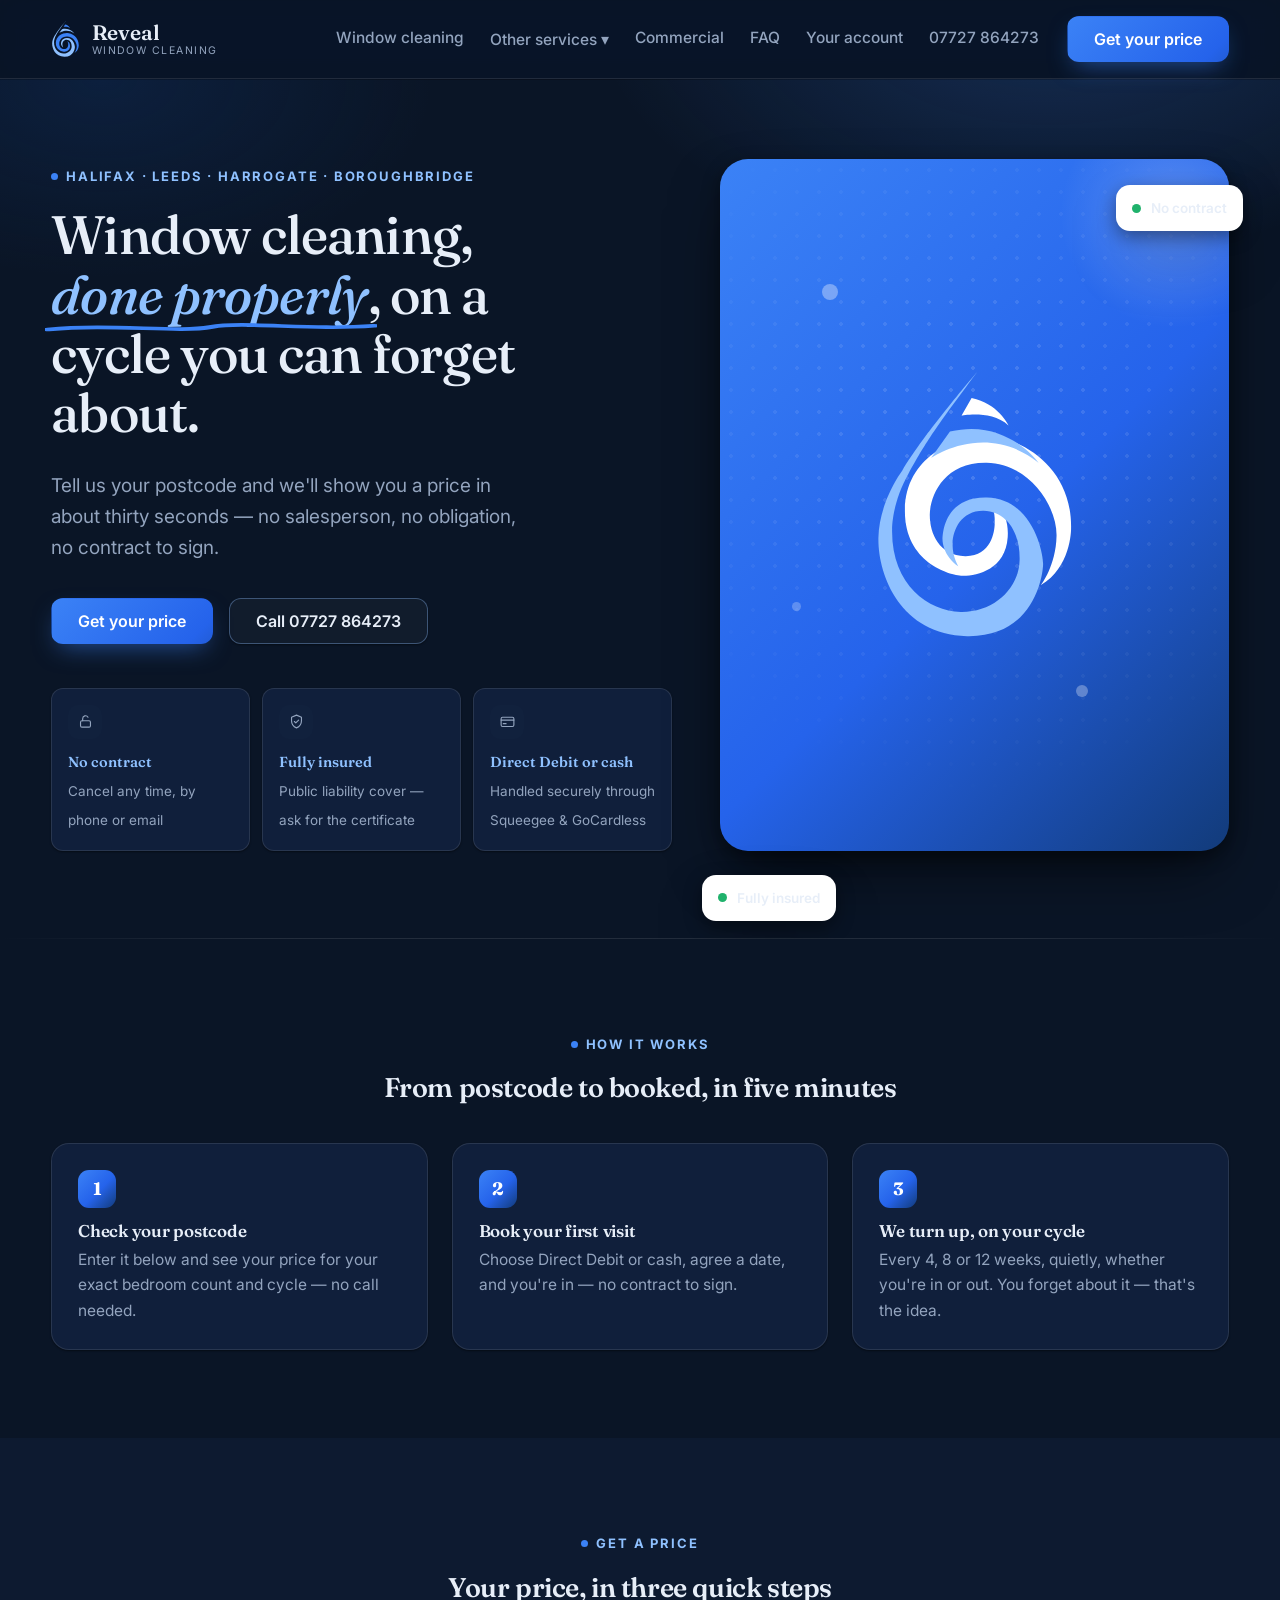
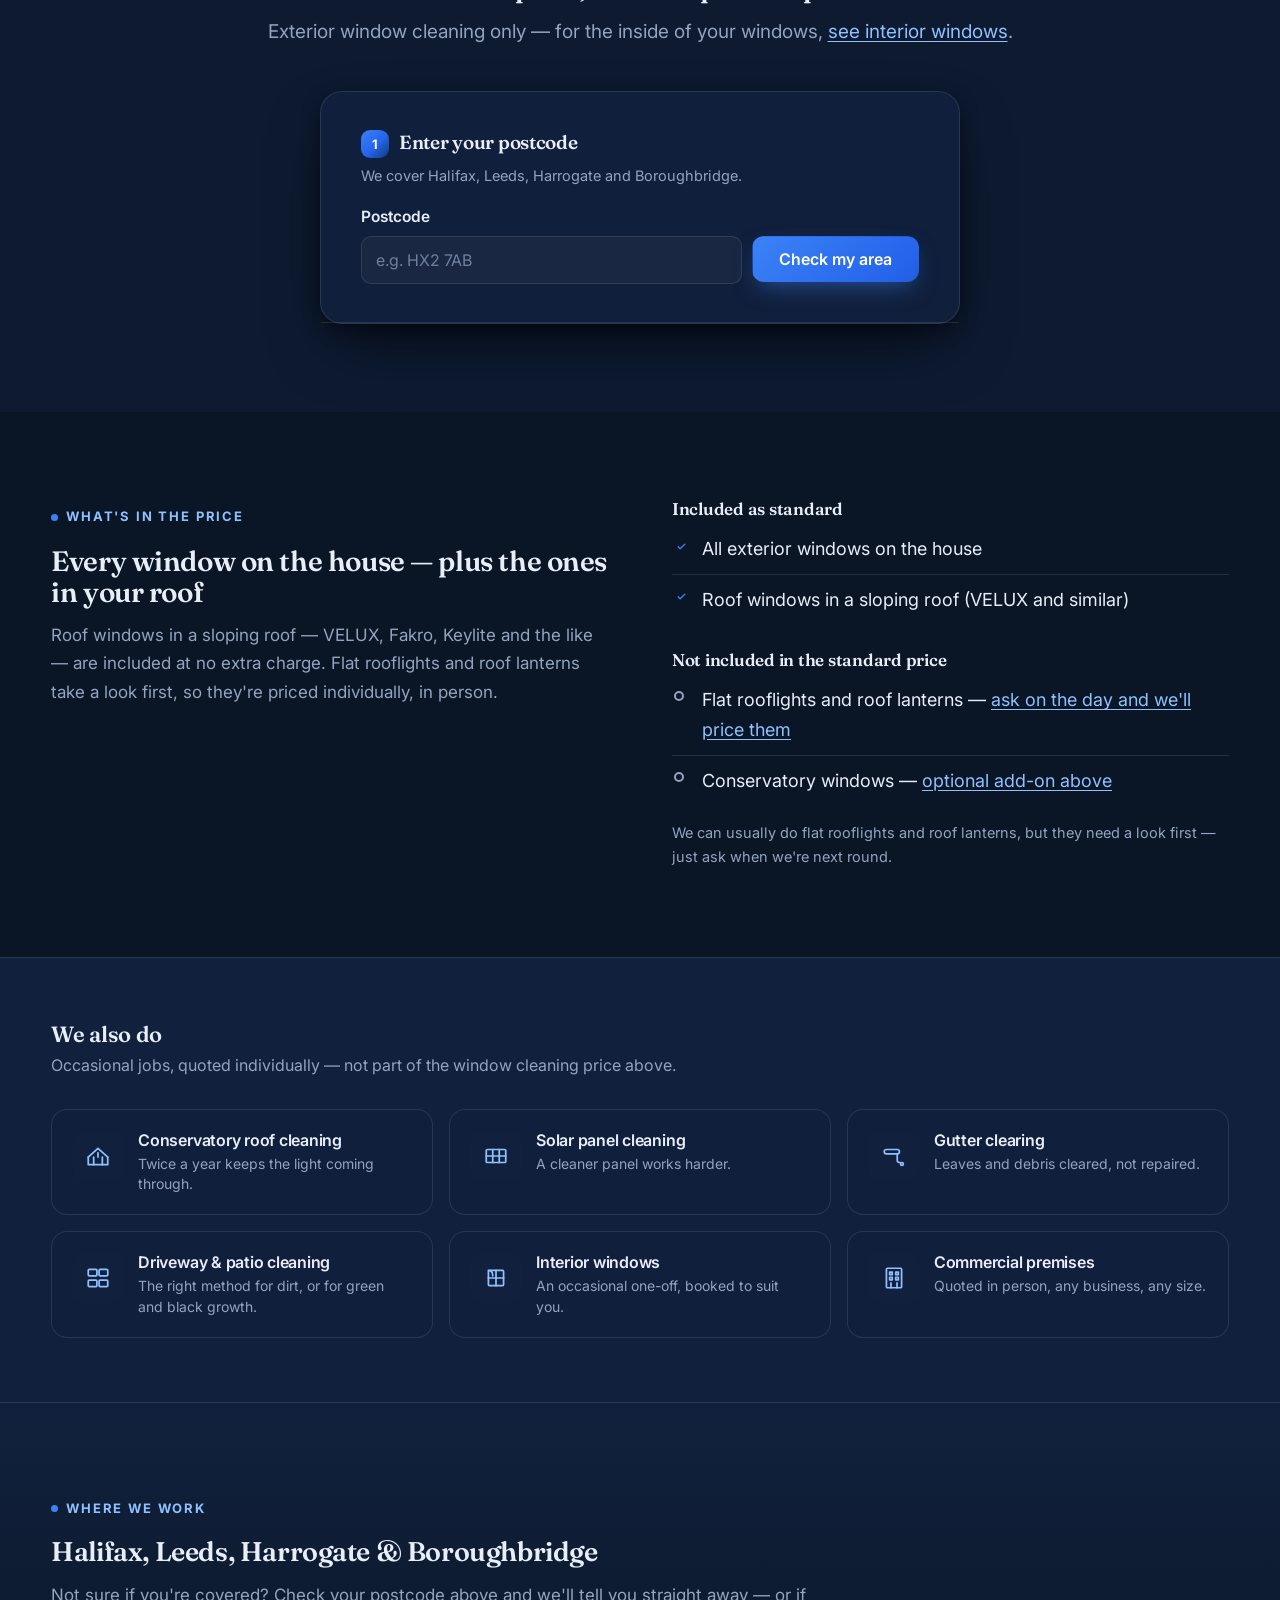
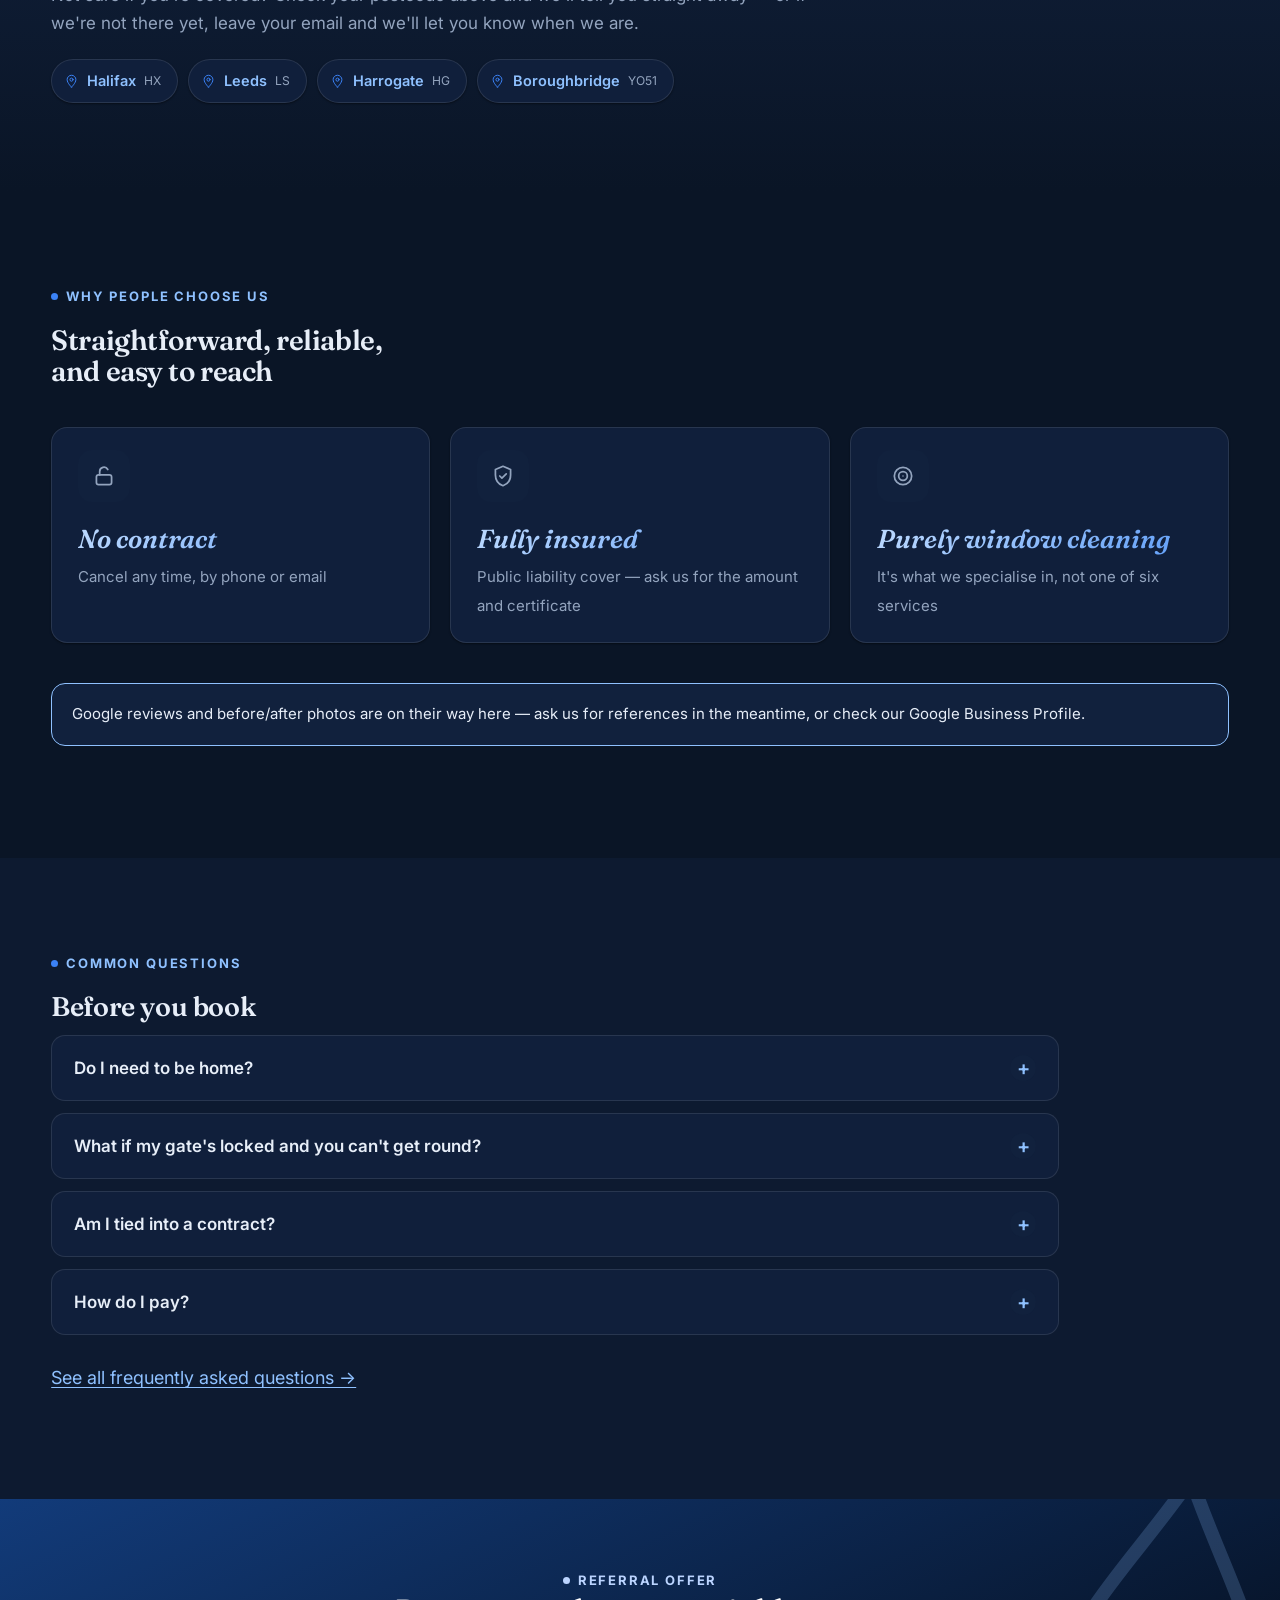
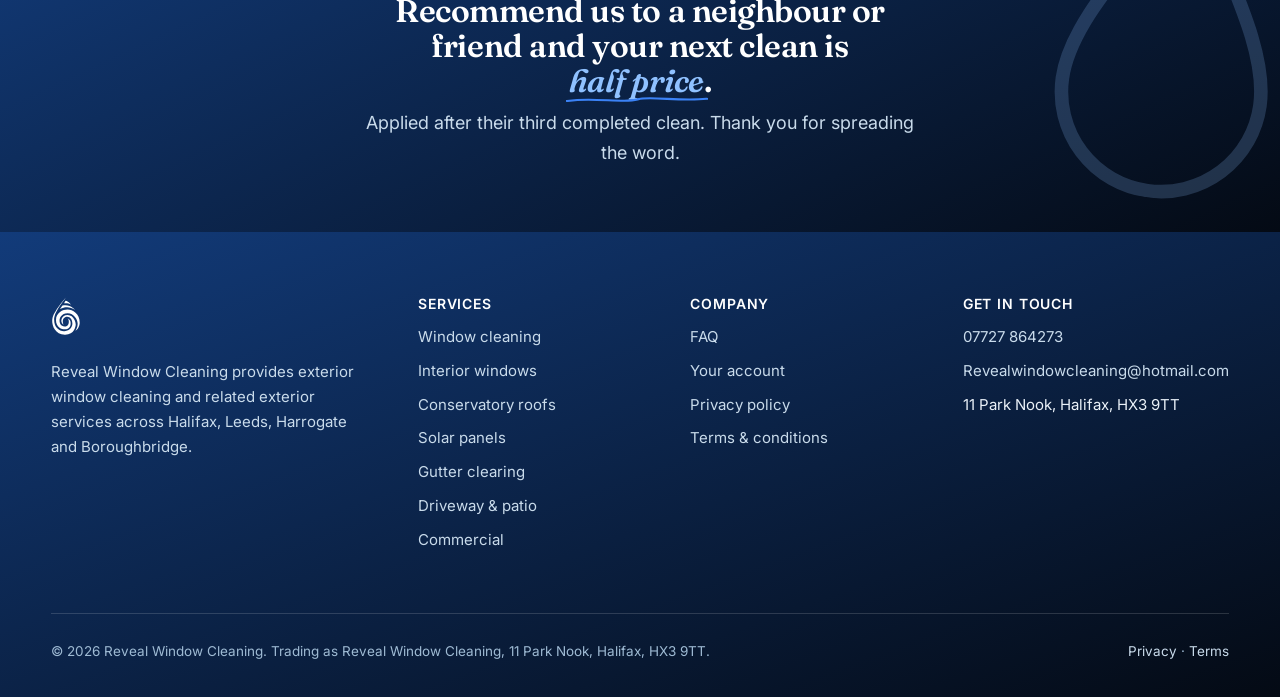
==== index.html @ 5fd510a4 "Switch to a full dark theme and animate the homepage hero logo - Re-tone every color token for a dar" ====
<!DOCTYPE html>
<html lang="en-GB">
<head>
<meta charset="utf-8">
<meta name="viewport" content="width=device-width, initial-scale=1">
<title>Reveal Window Cleaning — Halifax, Leeds, Harrogate &amp; Boroughbridge</title>
<meta name="description" content="Regular exterior window cleaning in Halifax, Leeds, Harrogate and Boroughbridge. Check your postcode and get an instant price — no contract, book online in minutes.">
<link rel="icon" href="assets/logo.svg" type="image/svg+xml">
<link rel="preconnect" href="https://fonts.googleapis.com">
<link rel="preconnect" href="https://fonts.gstatic.com" crossorigin>
<link href="https://fonts.googleapis.com/css2?family=Fraunces:opsz,wght@9..144,500;9..144,600&family=Inter:wght@400;500;600;700&display=swap" rel="stylesheet">
<link rel="stylesheet" href="css/style.css">
<script type="application/ld+json">
{
  "@context": "https://schema.org",
  "@type": "LocalBusiness",
  "name": "Reveal Window Cleaning",
  "image": "https://revealwindowcleaning.co.uk/assets/logo.svg",
  "telephone": "+447727864273",
  "email": "Revealwindowcleaning@hotmail.com",
  "address": {
    "@type": "PostalAddress",
    "streetAddress": "11 Park Nook",
    "addressLocality": "Halifax",
    "postalCode": "HX3 9TT",
    "addressCountry": "GB"
  },
  "areaServed": ["Halifax", "Leeds", "Harrogate", "Boroughbridge"],
  "priceRange": "££"
}
</script>
</head>
<body>
<a class="skip-link" href="#main">Skip to content</a>

<header class="site">
  <div class="wrap bar">
    <a class="logo" href="index.html">
      <img class="mark" src="assets/logo.svg" alt="" width="38" height="47">
      <span class="lock"><b>Reveal</b><em>Window Cleaning</em></span>
    </a>
    <nav class="primary" aria-label="Primary">
      <a href="index.html#quote" class="nav-hide">Window cleaning</a>
      <div class="dropdown nav-hide">
        <button type="button" aria-haspopup="true" aria-expanded="false" id="otherServicesBtn">Other services ▾</button>
        <ul aria-label="Other services">
          <li><a href="services/conservatory-roof.html"><span class="icon-tile sm" aria-hidden="true"><svg viewBox="0 0 24 24" fill="none" stroke="currentColor" stroke-width="1.6" stroke-linecap="round" stroke-linejoin="round"><path d="M3 13 L12 5 L21 13"/><path d="M3 13 V20 H21 V13"/><line x1="8" y1="13" x2="8" y2="20"/><line x1="16" y1="13" x2="16" y2="20"/><line x1="12" y1="9" x2="12" y2="13"/></svg></span>Conservatory roof cleaning</a></li>
          <li><a href="services/solar-panels.html"><span class="icon-tile sm" aria-hidden="true"><svg viewBox="0 0 24 24" fill="none" stroke="currentColor" stroke-width="1.6" stroke-linecap="round" stroke-linejoin="round"><rect x="3" y="6" width="18" height="12" rx="1"/><line x1="9" y1="6" x2="9" y2="18"/><line x1="15" y1="6" x2="15" y2="18"/><line x1="3" y1="12" x2="21" y2="12"/></svg></span>Solar panel cleaning</a></li>
          <li><a href="services/gutter-clearing.html"><span class="icon-tile sm" aria-hidden="true"><svg viewBox="0 0 24 24" fill="none" stroke="currentColor" stroke-width="1.6" stroke-linecap="round" stroke-linejoin="round"><rect x="3" y="6" width="14" height="4" rx="2"/><path d="M15 10v6a2 2 0 0 0 2 2h1"/><circle cx="19.3" cy="19.3" r="1.3"/></svg></span>Gutter clearing</a></li>
          <li><a href="services/driveway-patio.html"><span class="icon-tile sm" aria-hidden="true"><svg viewBox="0 0 24 24" fill="none" stroke="currentColor" stroke-width="1.6" stroke-linecap="round" stroke-linejoin="round"><rect x="3" y="4" width="8" height="6" rx="1"/><rect x="13" y="4" width="8" height="6" rx="1"/><rect x="3" y="14" width="8" height="6" rx="1"/><rect x="13" y="14" width="8" height="6" rx="1"/></svg></span>Driveway &amp; patio cleaning</a></li>
          <li><a href="services/interior-windows.html"><span class="icon-tile sm" aria-hidden="true"><svg viewBox="0 0 24 24" fill="none" stroke="currentColor" stroke-width="1.6" stroke-linecap="round" stroke-linejoin="round"><rect x="5" y="5" width="14" height="14" rx="1"/><line x1="12" y1="5" x2="12" y2="19"/><line x1="5" y1="12" x2="19" y2="12"/><path d="M5 5q4 0 4 5"/></svg></span>Interior windows</a></li>
        </ul>
      </div>
      <a href="commercial.html" class="nav-hide">Commercial</a>
      <a href="faq.html" class="nav-hide">FAQ</a>
      <a href="account.html">Your account</a>
      <a href="tel:07727864273" class="tel-link">07727 864273</a>
    </nav>
    <a class="btn btn-primary header-cta" href="#quote">Get your price</a>
  </div>
</header>

<main id="main">

  <!-- ================= HERO ================= -->
  <section class="hero">
    <div class="wrap">
      <div class="hero-content">
        <p class="eyebrow">Halifax · Leeds · Harrogate · Boroughbridge</p>
        <h1>Window cleaning, <span class="ink-mark">done properly</span>, on a cycle you can forget about.</h1>
        <p class="lede">Tell us your postcode and we'll show you a price in about thirty seconds — no salesperson, no obligation, no contract to sign.</p>
        <div class="hero-cta">
          <a href="#quote" class="btn btn-primary">Get your price</a>
          <a href="tel:07727864273" class="btn btn-outline">Call 07727 864273</a>
        </div>
        <div class="hero-facts">
          <div><span class="icon-tile sm" aria-hidden="true"><svg viewBox="0 0 24 24" fill="none" stroke="currentColor" stroke-width="1.6" stroke-linecap="round" stroke-linejoin="round"><rect x="5" y="11" width="14" height="9" rx="2"/><path d="M8 11V8a4 4 0 0 1 7.5-2"/></svg></span><b>No contract</b><span>Cancel any time, by phone or email</span></div>
          <div><span class="icon-tile sm" aria-hidden="true"><svg viewBox="0 0 24 24" fill="none" stroke="currentColor" stroke-width="1.6" stroke-linecap="round" stroke-linejoin="round"><path d="M12 3 L19 6 V11 C19 16 16 19.5 12 21 C8 19.5 5 16 5 11 V6 Z"/><path d="M9 12 l2 2 l4 -4"/></svg></span><b>Fully insured</b><span>Public liability cover — ask for the certificate</span></div>
          <div><span class="icon-tile sm" aria-hidden="true"><svg viewBox="0 0 24 24" fill="none" stroke="currentColor" stroke-width="1.6" stroke-linecap="round" stroke-linejoin="round"><rect x="3" y="6" width="18" height="13" rx="2"/><line x1="3" y1="10" x2="21" y2="10"/><line x1="6" y1="15" x2="10" y2="15"/></svg></span><b>Direct Debit or cash</b><span>Handled securely through Squeegee &amp; GoCardless</span></div>
        </div>
      </div>
      <div class="hero-art" aria-hidden="true">
        <div class="panel">
          <span class="drip d1"></span>
          <span class="drip d2"></span>
          <span class="drip d3"></span>
          <svg viewBox="86.47 6.07 656.27 878.67" xmlns="http://www.w3.org/2000/svg">
            <path class="swirl-spin" transform="matrix(1,0,0,-1,449.3469,500.21626)" d="M0 0C0 0 74.186-16.854 67.432-118.447 60.678-220.041-29.609-239.535-73.358-238.664-117.107-237.793-257.014-194.791-253.766-31.618-250.518 131.555-100.145 198.351 2.725 196.304 105.594 194.256 269.39 103.463 265.507-91.635 265.507-91.635 266.665-211.721 171.51-267.788 171.51-267.788 218.233-208.391 220.093-114.98 221.952-21.57 135.884 111.443 1.68 114.114-132.524 116.786-174.856 10.578-175.997-46.769-177.139-104.116-147.82-176.264-65.642-177.9 16.535-179.535 26.401-99.887 26.86-76.83 27.319-53.773 27.351-22.428 0 0" fill="#FFFFFF"/>
            <path transform="matrix(1,0,0,-1,422.0363,30.069458)" d="M0 0C0 0-167.097-193.919-235.051-309.671-235.051-309.671-307.051-405.826-309.311-519.337-311.57-632.849-242.594-822.299-32.421-826.483 177.753-830.667 204.694-636.028 205.382-601.442 206.07-566.857 172.214-395.848 29.438-393.006-113.339-390.164-108.927-525.1-108.927-525.1-108.927-525.1-109.37-573.988-58.85-609.194-58.85-609.194-78.398-581.008-77.515-536.667-76.633-492.327-48.84-433.145 19.74-434.51 88.32-435.875 133.813-497.699 132.012-588.153 130.212-678.608 50.075-752.717-52.204-750.681-154.482-748.645-269.905-664.137-266.48-492.096-266.48-492.096-268.344-413.115-215.082-317.995-161.82-222.876-142.603-190.758 0 0" fill="#8FC1FF"/>
            <path transform="matrix(1,0,0,-1,276.7582,300.42274)" d="M0 0C0 0 170.687 119.164 337.417-15.309 337.417-15.309 237.504 126.578 59.581 83.123Z" fill="#8FC1FF"/>
            <path transform="matrix(1,0,0,-1,372.3002,167.74018)" d="M0 0C0 0 94.37 18.888 146.946-30.249 146.946-30.249 113.356 39.276 31.7 55.11Z" fill="#FFFFFF"/>
          </svg>
        </div>
        <div class="float-card f1"><span class="dot"></span>Fully insured</div>
        <div class="float-card f2"><span class="dot"></span>No contract</div>
      </div>
    </div>
  </section>

  <!-- ================= HOW IT WORKS ================= -->
  <section>
    <div class="wrap">
      <div class="measure center" style="margin:0 auto 8px">
        <p class="eyebrow center">How it works</p>
        <h2>From postcode to booked, in five minutes</h2>
      </div>
      <div class="steps-3">
        <div class="step">
          <b>1</b>
          <h3>Check your postcode</h3>
          <p>Enter it below and see your price for your exact bedroom count and cycle — no call needed.</p>
        </div>
        <div class="step">
          <b>2</b>
          <h3>Book your first visit</h3>
          <p>Choose Direct Debit or cash, agree a date, and you're in — no contract to sign.</p>
        </div>
        <div class="step">
          <b>3</b>
          <h3>We turn up, on your cycle</h3>
          <p>Every 4, 8 or 12 weeks, quietly, whether you're in or out. You forget about it — that's the idea.</p>
        </div>
      </div>
    </div>
  </section>

  <!-- ================= QUOTE CALCULATOR ================= -->
  <section id="quote" class="bg-stone">
    <div class="wrap">
      <div class="measure center" style="margin-bottom:44px">
        <p class="eyebrow center">Get a price</p>
        <h2>Your price, in three quick steps</h2>
        <p class="lede">Exterior window cleaning only — for the inside of your windows, <a href="services/interior-windows.html">see interior windows</a>.</p>
      </div>

      <div class="quote-shell">
        <!-- Step 1: Postcode -->
        <div class="q-step" id="step1">
          <h3><span class="q-num">1</span>Enter your postcode</h3>
          <p class="q-hint">We cover Halifax, Leeds, Harrogate and Boroughbridge.</p>
          <div class="pc-row">
            <div style="flex:1;min-width:180px">
              <label class="fld" for="postcode">Postcode</label>
              <input type="text" id="postcode" name="postcode" autocomplete="postal-code" placeholder="e.g. HX2 7AB">
            </div>
            <div>
              <label class="fld" style="visibility:hidden" aria-hidden="true">&nbsp;</label>
              <button type="button" class="btn btn-primary" id="checkPostcode">Check my area</button>
            </div>
          </div>
          <div class="result" id="pcResult" role="status" aria-live="polite"></div>
          <div id="outOfAreaNotify" hidden>
            <label class="fld" for="notifyEmail">Email address</label>
            <div class="pc-row">
              <div style="flex:1;min-width:180px">
                <input type="email" id="notifyEmail" autocomplete="email" placeholder="you@example.com">
              </div>
              <div>
                <button type="button" class="btn btn-outline" id="notifyBtn">Notify me</button>
              </div>
            </div>
            <div class="result" id="notifyResult" role="status" aria-live="polite"></div>
          </div>
        </div>

        <!-- Step 2: Bedrooms -->
        <div class="q-step" id="step2" hidden>
          <h3><span class="q-num">2</span>How many bedrooms?</h3>
          <fieldset>
            <legend class="sr-only">Bedrooms</legend>
            <div class="radio-list" id="bedList">
              <div class="radio-row"><label><input type="radio" name="bedrooms" value="2"><span class="txt"><b>2 bedrooms</b></span></label></div>
              <div class="radio-row"><label><input type="radio" name="bedrooms" value="3"><span class="txt"><b>3 bedrooms</b></span></label></div>
              <div class="radio-row"><label><input type="radio" name="bedrooms" value="4"><span class="txt"><b>4 bedrooms</b></span></label></div>
              <div class="radio-row"><label><input type="radio" name="bedrooms" value="5"><span class="txt"><b>5+ bedrooms</b></span></label></div>
            </div>
          </fieldset>
        </div>

        <!-- Step 3: Frequency -->
        <div class="q-step" id="step3" hidden>
          <h3><span class="q-num">3</span>How often?</h3>
          <p class="q-hint">Prices shown are per visit, not per month.</p>
          <fieldset>
            <legend class="sr-only">How often would you like your windows cleaned</legend>
            <div class="radio-list" id="freqList"></div>
          </fieldset>

          <div style="margin-top:26px">
            <div class="check-row">
              <input type="checkbox" id="hasConservatory" aria-expanded="false" aria-controls="conservatoryDetail">
              <label for="hasConservatory"><strong>Do you have a conservatory?</strong>
                <small>The glass around the sides. Roof cleaning is a separate service — <a href="services/conservatory-roof.html">get a quote</a>.</small>
              </label>
            </div>
            <div id="conservatoryDetail" hidden>
              <fieldset>
                <legend class="sr-only">Conservatory size</legend>
                <div class="radio-list" id="consSizeList"></div>
              </fieldset>
            </div>
          </div>
        </div>

        <!-- Step 4: Price -->
        <div class="q-step" id="step4" hidden>
          <h3><span class="q-num">4</span>Your price</h3>
          <div role="status" aria-live="polite">
            <div class="line-items" id="lineItems"></div>
          </div>
          <p class="caveat">Confirmed on your first visit. If your windows haven't been cleaned in a while the first clean may cost a little more — we'll always agree it with you before we start.</p>
          <p class="q-hint" style="margin-top:14px"><strong>Included:</strong> all the windows on your house, including roof windows in a sloping roof (VELUX and similar). <strong>Not included:</strong> flat rooflights, roof lanterns, and conservatory windows (add above) — <a href="#included">see full details</a>.</p>
        </div>

        <!-- Step 5: Booking -->
        <div class="q-step" id="step5" hidden>
          <h3><span class="q-num">5</span>Book your first visit</h3>

          <div class="result err" id="bookingErrors" role="alert" tabindex="-1" hidden></div>

          <form id="bookingForm" novalidate>
            <input type="hidden" id="bookingPostcode" name="postcode">

            <div class="form-grid">
              <div class="field">
                <label class="fld" for="bookName">Full name</label>
                <input type="text" id="bookName" name="name" autocomplete="name" required>
              </div>
              <div class="field">
                <label class="fld" for="bookPhone">Phone</label>
                <input type="tel" id="bookPhone" name="phone" autocomplete="tel" required>
              </div>
            </div>

            <div class="field">
              <label class="fld" for="bookEmail">Email</label>
              <input type="email" id="bookEmail" name="email" autocomplete="email" required>
            </div>

            <div class="field">
              <label class="fld" for="bookAddress">Address</label>
              <input type="text" id="bookAddress" name="address" autocomplete="street-address" placeholder="House name/number and street" required>
              <p class="q-hint">Postcode: your entry from step 1 is carried forward automatically.</p>
            </div>

            <div class="field">
              <label class="fld" for="bookNotes">Anything we should know?</label>
              <textarea id="bookNotes" name="notes" placeholder="Locked gate, a dog in the garden, where to park, anything unusual about your windows. Optional — but it helps us get it right first time."></textarea>
            </div>

            <div class="field">
              <fieldset>
                <legend class="fld" style="margin-bottom:10px" id="payLegend">How would you like to pay?</legend>
                <div class="radio-list" role="radiogroup" aria-labelledby="payLegend">
                  <div class="radio-row"><label><input type="radio" id="payDirectDebit" name="payment" value="direct-debit"><span class="txt"><b>Direct Debit</b><small style="color:var(--ink-soft);display:block">Set up securely through Squeegee &amp; GoCardless after booking</small></span></label></div>
                  <div class="radio-row"><label><input type="radio" id="payCash" name="payment" value="cash"><span class="txt"><b>Cash on the day</b></span></label></div>
                </div>
              </fieldset>
            </div>

            <div class="consent-box req">
              <label style="display:flex;gap:12px;align-items:flex-start;cursor:pointer">
                <input type="checkbox" id="consent14" required style="margin-top:4px;width:19px;height:19px;flex:none;accent-color:var(--navy)">
                <span>I'd like my first clean as soon as possible. I understand I can still cancel within 14 days, but I'll be charged for any clean already carried out.</span>
              </label>
            </div>

            <div class="field">
              <label style="display:flex;gap:12px;align-items:flex-start;cursor:pointer">
                <input type="checkbox" id="acceptTerms" required style="margin-top:4px;width:19px;height:19px;flex:none;accent-color:var(--navy)">
                <span>I agree to the <a href="terms.html">terms &amp; conditions</a> and <a href="privacy.html">privacy policy</a>.</span>
              </label>
            </div>

            <button type="submit" class="btn btn-primary" style="width:100%;padding:16px">Send my booking request</button>
            <p class="q-hint" style="margin-top:14px;text-align:center">Prefer to talk it through first? Call <a href="tel:07727864273">07727 864273</a>.</p>
          </form>

          <div class="confirm-panel" id="bookingConfirm" hidden>
            <div class="tick-big">✓</div>
            <h3>Thank you</h3>
            <p class="measure center">We'll confirm your first visit date within 24 hours. You'll then be set up with your own Reveal account, where you can see upcoming visits and payments any time.</p>
          </div>
        </div>
      </div>
    </div>
  </section>

  <!-- ================= INCLUDED / NOT INCLUDED ================= -->
  <section id="included">
    <div class="wrap">
      <div class="two-col">
        <div>
          <p class="eyebrow">What's in the price</p>
          <h2 style="font-size:28px">Every window on the house — plus the ones in your roof</h2>
          <p class="lede" style="font-size:17px;margin-top:14px">Roof windows in a sloping roof — VELUX, Fakro, Keylite and the like — are included at no extra charge. Flat rooflights and roof lanterns take a look first, so they're priced individually, in person.</p>
        </div>
        <div>
          <h3 style="font-size:17px;margin-bottom:6px">Included as standard</h3>
          <ul class="list-plain tick">
            <li>All exterior windows on the house</li>
            <li>Roof windows in a sloping roof (VELUX and similar)</li>
          </ul>
          <h3 style="font-size:17px;margin:26px 0 6px">Not included in the standard price</h3>
          <ul class="list-plain cross">
            <li>Flat rooflights and roof lanterns — <a href="#quote">ask on the day and we'll price them</a></li>
            <li>Conservatory windows — <a href="#quote">optional add-on above</a></li>
          </ul>
          <p class="q-hint" style="margin-top:16px">We can usually do flat rooflights and roof lanterns, but they need a look first — just ask when we're next round.</p>
        </div>
      </div>
    </div>
  </section>

  <!-- ================= WE ALSO DO ================= -->
  <section class="we-also">
    <div class="wrap">
      <h2>We also do</h2>
      <p class="sub">Occasional jobs, quoted individually — not part of the window cleaning price above.</p>
      <div class="also-grid">
        <a class="also-card" href="services/conservatory-roof.html">
          <span class="icon-tile" aria-hidden="true"><svg viewBox="0 0 24 24" fill="none" stroke="currentColor" stroke-width="1.6" stroke-linecap="round" stroke-linejoin="round"><path d="M3 13 L12 5 L21 13"/><path d="M3 13 V20 H21 V13"/><line x1="8" y1="13" x2="8" y2="20"/><line x1="16" y1="13" x2="16" y2="20"/><line x1="12" y1="9" x2="12" y2="13"/></svg></span>
          <div><h3>Conservatory roof cleaning</h3><p>Twice a year keeps the light coming through.</p></div>
        </a>
        <a class="also-card" href="services/solar-panels.html">
          <span class="icon-tile" aria-hidden="true"><svg viewBox="0 0 24 24" fill="none" stroke="currentColor" stroke-width="1.6" stroke-linecap="round" stroke-linejoin="round"><rect x="3" y="6" width="18" height="12" rx="1"/><line x1="9" y1="6" x2="9" y2="18"/><line x1="15" y1="6" x2="15" y2="18"/><line x1="3" y1="12" x2="21" y2="12"/></svg></span>
          <div><h3>Solar panel cleaning</h3><p>A cleaner panel works harder.</p></div>
        </a>
        <a class="also-card" href="services/gutter-clearing.html">
          <span class="icon-tile" aria-hidden="true"><svg viewBox="0 0 24 24" fill="none" stroke="currentColor" stroke-width="1.6" stroke-linecap="round" stroke-linejoin="round"><rect x="3" y="6" width="14" height="4" rx="2"/><path d="M15 10v6a2 2 0 0 0 2 2h1"/><circle cx="19.3" cy="19.3" r="1.3"/></svg></span>
          <div><h3>Gutter clearing</h3><p>Leaves and debris cleared, not repaired.</p></div>
        </a>
        <a class="also-card" href="services/driveway-patio.html">
          <span class="icon-tile" aria-hidden="true"><svg viewBox="0 0 24 24" fill="none" stroke="currentColor" stroke-width="1.6" stroke-linecap="round" stroke-linejoin="round"><rect x="3" y="4" width="8" height="6" rx="1"/><rect x="13" y="4" width="8" height="6" rx="1"/><rect x="3" y="14" width="8" height="6" rx="1"/><rect x="13" y="14" width="8" height="6" rx="1"/></svg></span>
          <div><h3>Driveway &amp; patio cleaning</h3><p>The right method for dirt, or for green and black growth.</p></div>
        </a>
        <a class="also-card" href="services/interior-windows.html">
          <span class="icon-tile" aria-hidden="true"><svg viewBox="0 0 24 24" fill="none" stroke="currentColor" stroke-width="1.6" stroke-linecap="round" stroke-linejoin="round"><rect x="5" y="5" width="14" height="14" rx="1"/><line x1="12" y1="5" x2="12" y2="19"/><line x1="5" y1="12" x2="19" y2="12"/><path d="M5 5q4 0 4 5"/></svg></span>
          <div><h3>Interior windows</h3><p>An occasional one-off, booked to suit you.</p></div>
        </a>
        <a class="also-card" href="commercial.html">
          <span class="icon-tile" aria-hidden="true"><svg viewBox="0 0 24 24" fill="none" stroke="currentColor" stroke-width="1.6" stroke-linecap="round" stroke-linejoin="round"><rect x="5" y="3" width="14" height="18" rx="1"/><rect x="8" y="6.5" width="2.4" height="2.4"/><rect x="13.6" y="6.5" width="2.4" height="2.4"/><rect x="8" y="11.3" width="2.4" height="2.4"/><rect x="13.6" y="11.3" width="2.4" height="2.4"/><line x1="9.2" y1="21" x2="9.2" y2="16.5"/><line x1="14.8" y1="21" x2="14.8" y2="16.5"/></svg></span>
          <div><h3>Commercial premises</h3><p>Quoted in person, any business, any size.</p></div>
        </a>
      </div>
    </div>
  </section>

  <!-- ================= AREAS ================= -->
  <section class="bg-glass">
    <div class="wrap">
      <div class="measure">
        <p class="eyebrow">Where we work</p>
        <h2>Halifax, Leeds, Harrogate &amp; Boroughbridge</h2>
        <p class="lede" style="font-size:17px;margin-top:14px">Not sure if you're covered? Check your postcode above and we'll tell you straight away — or if we're not there yet, leave your email and we'll let you know when we are.</p>
        <div class="area-chips">
          <span class="area-chip"><svg viewBox="0 0 24 24" fill="none" stroke="currentColor" stroke-width="1.6" stroke-linecap="round" stroke-linejoin="round"><path d="M12 21s7-6.5 7-12a7 7 0 1 0-14 0c0 5.5 7 12 7 12Z"/><circle cx="12" cy="9" r="2.5"/></svg>Halifax <small>HX</small></span>
          <span class="area-chip"><svg viewBox="0 0 24 24" fill="none" stroke="currentColor" stroke-width="1.6" stroke-linecap="round" stroke-linejoin="round"><path d="M12 21s7-6.5 7-12a7 7 0 1 0-14 0c0 5.5 7 12 7 12Z"/><circle cx="12" cy="9" r="2.5"/></svg>Leeds <small>LS</small></span>
          <span class="area-chip"><svg viewBox="0 0 24 24" fill="none" stroke="currentColor" stroke-width="1.6" stroke-linecap="round" stroke-linejoin="round"><path d="M12 21s7-6.5 7-12a7 7 0 1 0-14 0c0 5.5 7 12 7 12Z"/><circle cx="12" cy="9" r="2.5"/></svg>Harrogate <small>HG</small></span>
          <span class="area-chip"><svg viewBox="0 0 24 24" fill="none" stroke="currentColor" stroke-width="1.6" stroke-linecap="round" stroke-linejoin="round"><path d="M12 21s7-6.5 7-12a7 7 0 1 0-14 0c0 5.5 7 12 7 12Z"/><circle cx="12" cy="9" r="2.5"/></svg>Boroughbridge <small>YO51</small></span>
        </div>
      </div>
    </div>
  </section>

  <!-- ================= PROOF ================= -->
  <section>
    <div class="wrap">
      <p class="eyebrow">Why people choose us</p>
      <h2 style="font-size:28px;max-width:20ch">Straightforward, reliable, and easy to reach</h2>
      <div class="stat-row">
        <div><span class="icon-tile" aria-hidden="true"><svg viewBox="0 0 24 24" fill="none" stroke="currentColor" stroke-width="1.6" stroke-linecap="round" stroke-linejoin="round"><rect x="5" y="11" width="14" height="9" rx="2"/><path d="M8 11V8a4 4 0 0 1 7.5-2"/></svg></span><b>No contract</b><span>Cancel any time, by phone or email</span></div>
        <div><span class="icon-tile" aria-hidden="true"><svg viewBox="0 0 24 24" fill="none" stroke="currentColor" stroke-width="1.6" stroke-linecap="round" stroke-linejoin="round"><path d="M12 3 L19 6 V11 C19 16 16 19.5 12 21 C8 19.5 5 16 5 11 V6 Z"/><path d="M9 12 l2 2 l4 -4"/></svg></span><b>Fully insured</b><span>Public liability cover — ask us for the amount and certificate</span></div>
        <div><span class="icon-tile" aria-hidden="true"><svg viewBox="0 0 24 24" fill="none" stroke="currentColor" stroke-width="1.6" stroke-linecap="round" stroke-linejoin="round"><circle cx="12" cy="12" r="8"/><circle cx="12" cy="12" r="4"/><circle cx="12" cy="12" r=".7" fill="currentColor" stroke="none"/></svg></span><b>Purely window cleaning</b><span>It's what we specialise in, not one of six services</span></div>
      </div>
      <div class="note-box" style="margin-top:40px">
        Google reviews and before/after photos are on their way here — ask us for references in the meantime, or check our Google Business Profile.
      </div>
    </div>
  </section>

  <!-- ================= FAQ (subset) ================= -->
  <section class="bg-stone">
    <div class="wrap">
      <div class="measure" style="margin-bottom:8px">
        <p class="eyebrow">Common questions</p>
        <h2>Before you book</h2>
      </div>
      <div class="faq-list measure-wide">
        <details>
          <summary>Do I need to be home?</summary>
          <p class="a">No. As long as we can get to the windows, we can clean them whether you're in or out.</p>
        </details>
        <details>
          <summary>What if my gate's locked and you can't get round?</summary>
          <p class="a">We won't charge you for windows we couldn't reach. If we can clean some but not all, that visit is half price — and we'll let you know either way.</p>
        </details>
        <details>
          <summary>Am I tied into a contract?</summary>
          <p class="a">No. There's no contract and no tie-in. You can stop your cleans whenever you like.</p>
        </details>
        <details>
          <summary>How do I pay?</summary>
          <p class="a">Direct Debit through Squeegee and GoCardless, or cash on the day — whichever suits you.</p>
        </details>
      </div>
      <p style="margin-top:28px"><a href="faq.html">See all frequently asked questions →</a></p>
    </div>
  </section>

  <!-- ================= REFERRAL BAND ================= -->
  <section class="band bg-navy">
    <div class="wrap">
      <p class="eyebrow center">Referral offer</p>
      <h2>Recommend us to a neighbour or friend and your next clean is <span class="ink-mark">half price</span>.</h2>
      <p style="color:#C9DBEB">Applied after their third completed clean. Thank you for spreading the word.</p>
    </div>
  </section>

</main>

<footer class="site">
  <div class="wrap">
    <div class="foot-grid">
      <div>
        <img class="fmark" src="assets/logo.svg" alt="" width="34" height="42">
        <p class="about">Reveal Window Cleaning provides exterior window cleaning and related exterior services across Halifax, Leeds, Harrogate and Boroughbridge.</p>
      </div>
      <div>
        <h4>Services</h4>
        <ul>
          <li><a href="index.html#quote">Window cleaning</a></li>
          <li><a href="services/interior-windows.html">Interior windows</a></li>
          <li><a href="services/conservatory-roof.html">Conservatory roofs</a></li>
          <li><a href="services/solar-panels.html">Solar panels</a></li>
          <li><a href="services/gutter-clearing.html">Gutter clearing</a></li>
          <li><a href="services/driveway-patio.html">Driveway &amp; patio</a></li>
          <li><a href="commercial.html">Commercial</a></li>
        </ul>
      </div>
      <div>
        <h4>Company</h4>
        <ul>
          <li><a href="faq.html">FAQ</a></li>
          <li><a href="account.html">Your account</a></li>
          <li><a href="privacy.html">Privacy policy</a></li>
          <li><a href="terms.html">Terms &amp; conditions</a></li>
        </ul>
      </div>
      <div>
        <h4>Get in touch</h4>
        <ul>
          <li><a href="tel:07727864273">07727 864273</a></li>
          <li><a href="mailto:Revealwindowcleaning@hotmail.com">Revealwindowcleaning@hotmail.com</a></li>
          <li>11 Park Nook, Halifax, HX3 9TT</li>
        </ul>
      </div>
    </div>
    <div class="foot-bottom">
      <span>© <span id="year"></span> Reveal Window Cleaning. Trading as Reveal Window Cleaning, 11 Park Nook, Halifax, HX3 9TT.</span>
      <span><a href="privacy.html">Privacy</a> · <a href="terms.html">Terms</a></span>
    </div>
  </div>
</footer>

<script>document.getElementById('year').textContent = new Date().getFullYear();</script>
<script src="js/pricing-data.js"></script>
<script src="js/calculator.js"></script>
</body>
</html>
---- css/style.css ----
/* ============================================================
   Reveal Window Cleaning — shared stylesheet
   Modern, blue-led SaaS-style visual system: dark navy ground,
   soft elevation, gradient accents, rounded cards.
   ============================================================ */

:root{
  /* mid-deep brand blue — header/footer bands, structural accents */
  --navy:#123B7A;
  --navy-deep:#040A14;
  /* vivid action blue — buttons, links, ticks, highlights */
  --amber:#3B82F6;
  --amber-dark:#2563EB;
  /* text on dark ground */
  --ink:#E7EEF8;
  --ink-soft:#93A4BE;
  /* light blue accents (icons, emphasis text on dark, borders) */
  --pale:#8FC1FF;
  /* dark surfaces */
  --glass:#11213D;
  --stone:#0D1A30;
  --card:#101F3B;
  --paper:#0A1526;
  --line:rgba(255,255,255,.10);
  --ok:#3DDC97;
  --ok-bg:rgba(61,220,151,.12);
  --warn:#F5B562;
  --warn-bg:rgba(245,181,98,.12);
  --err:#F87171;
  --err-bg:rgba(248,113,113,.12);
  --radius:14px;
  --measure:42em;
  --shadow-sm:0 1px 2px rgba(0,0,0,.45);
  --shadow-md:0 10px 26px -8px rgba(0,0,0,.55), 0 2px 8px rgba(0,0,0,.35);
  --shadow-lg:0 28px 64px -18px rgba(0,0,0,.65), 0 6px 18px rgba(0,0,0,.4);
  --brand-gradient:linear-gradient(135deg,#3B82F6 0%,#2563EB 55%,#123B7A 100%);
  --text-gradient:linear-gradient(135deg,#BFDBFF 0%,#5B9BF7 100%);
}

*,*::before,*::after{box-sizing:border-box}
html{scroll-behavior:smooth}
body{
  margin:0;
  background:var(--paper);
  color:var(--ink);
  font-family:"Inter",system-ui,-apple-system,"Segoe UI",sans-serif;
  font-size:18px;
  line-height:1.65;
  -webkit-font-smoothing:antialiased;
}
h1,h2,h3,h4{
  font-family:"Fraunces",Georgia,serif;
  font-weight:600;
  line-height:1.1;
  letter-spacing:-.015em;
  margin:0 0 .5em;
  color:var(--ink);
}
h1{font-weight:500}
.ink-mark{position:relative;white-space:nowrap;font-style:italic;color:var(--pale)}
.ink-mark::after{
  content:"";position:absolute;left:-2%;right:-3%;bottom:-.1em;height:.22em;
  background:url("data:image/svg+xml,<svg xmlns='http://www.w3.org/2000/svg' viewBox='0 0 200 20' preserveAspectRatio='none'><path d='M2 14C40 4 80 20 100 10C120 0 160 16 198 8' fill='none' stroke='%233B82F6' stroke-width='6' stroke-linecap='round'/></svg>") no-repeat center/100% 100%;
}
p{margin:0 0 1em}
ul,ol{margin:0 0 1em;padding-left:1.3em}
a{color:var(--pale);text-underline-offset:.15em}
a:hover{color:#fff}
img,svg{max-width:100%}
strong{font-weight:600}

:focus-visible{outline:3px solid var(--amber);outline-offset:3px;border-radius:3px}

.sr-only{
  position:absolute;width:1px;height:1px;padding:0;margin:-1px;overflow:hidden;
  clip:rect(0,0,0,0);white-space:nowrap;border:0;
}

.skip-link{
  position:absolute;left:12px;top:-60px;background:var(--navy);color:#fff;
  padding:12px 18px;border-radius:6px;z-index:200;text-decoration:none;
  transition:top .15s;
}
.skip-link:focus{top:12px}

/* ---------- layout helpers ---------- */
.wrap{width:min(1180px,92vw);margin:0 auto}
.measure{max-width:var(--measure)}
.measure-wide{max-width:56em}
section{padding:88px 0}
@media(max-width:640px){section{padding:60px 0}}
.bg-stone,.bg-glass,.bg-navy{position:relative}
.bg-stone{background:var(--stone)}
.bg-glass{background:linear-gradient(180deg,var(--glass) 0%,var(--paper) 100%)}
.bg-navy{background:linear-gradient(155deg,var(--navy) 0%,var(--navy-deep) 100%);color:#fff}
.bg-navy h2,.bg-navy h3{color:#fff}
.center{text-align:center;margin-left:auto;margin-right:auto}
.eyebrow{
  font-family:"Inter",sans-serif;font-size:13px;letter-spacing:.14em;
  text-transform:uppercase;color:var(--pale);font-weight:700;margin-bottom:18px;
  display:inline-flex;align-items:center;gap:8px;
}
.eyebrow::before{content:"";width:7px;height:7px;border-radius:50%;background:var(--amber);flex:none}
.center.eyebrow,p.eyebrow.center{justify-content:center}
.bg-navy .eyebrow{color:#BBD4FF}
.bg-navy .eyebrow::before{background:#BBD4FF}
.lede{font-size:19px;color:var(--ink-soft)}
.hr{border:0;border-top:1px solid var(--line);margin:0}

/* ---------- header ---------- */
header.site{
  background:rgba(10,21,38,.75);
  -webkit-backdrop-filter:saturate(160%) blur(14px);
  backdrop-filter:saturate(160%) blur(14px);
  border-bottom:1px solid var(--line);
  position:sticky;top:0;z-index:80;
  box-shadow:0 1px 0 rgba(0,0,0,.2);
}
.bar{display:flex;align-items:center;gap:28px;padding:16px 0}
.logo{display:flex;align-items:center;gap:12px;text-decoration:none;flex:none}
.logo .mark{height:38px;width:auto;display:block;transition:transform .35s cubic-bezier(.34,1.56,.64,1)}
.logo:hover .mark{transform:rotate(-10deg) scale(1.08)}
.logo .lock{display:flex;flex-direction:column;line-height:1}
.logo .lock b{font-family:"Fraunces",serif;font-weight:600;font-size:21px;letter-spacing:-.01em;color:var(--ink)}
.logo .lock em{
  font-style:normal;font-size:10.5px;letter-spacing:.14em;text-transform:uppercase;
  color:var(--ink-soft);margin-top:3px;
}
@media(max-width:520px){.logo .lock em{display:none}.logo .mark{height:30px}}

nav.primary{margin-left:auto;display:flex;gap:26px;align-items:center;font-size:15.5px}
nav.primary a{color:var(--ink-soft);text-decoration:none;font-weight:500;position:relative;padding-bottom:3px}
nav.primary a::after{
  content:"";position:absolute;left:0;right:100%;bottom:0;height:2px;
  background:linear-gradient(90deg,var(--amber),var(--pale));border-radius:2px;
  transition:right .18s ease;
}
nav.primary a:hover{color:#fff}
nav.primary a:hover::after{right:0}
nav.primary a[aria-current="page"]::after{right:0}
nav.primary .dropdown{position:relative}
nav.primary .dropdown > button{
  font:500 15.5px "Inter",sans-serif;background:none;border:0;color:var(--ink-soft);
  cursor:pointer;padding:4px 0;display:flex;align-items:center;gap:5px;
}
nav.primary .dropdown > button:hover{color:#fff}
nav.primary .dropdown ul{
  list-style:none;margin:0;padding:10px;position:absolute;top:calc(100% + 14px);left:-14px;
  background:var(--card);border:1px solid var(--line);border-radius:16px;
  box-shadow:var(--shadow-lg);min-width:230px;display:none;
}
nav.primary .dropdown:hover ul,nav.primary .dropdown ul:focus-within{display:block}
nav.primary .dropdown ul li a{display:flex;align-items:center;gap:10px;padding:8px 10px;border-radius:9px;font-size:15px;color:var(--ink)}
nav.primary .dropdown ul li a:hover{background:var(--glass);color:var(--pale)}
.tel-link{font-weight:600;color:var(--ink);text-decoration:none;white-space:nowrap;font-size:15.5px}
@media(max-width:900px){nav.primary .nav-hide{display:none}}
.header-cta{flex:none}

.btn{
  display:inline-block;border-radius:12px;padding:14px 26px;
  font:600 16px/1 "Inter",sans-serif;cursor:pointer;text-decoration:none;
  transition:transform .16s ease,box-shadow .16s ease,background .16s ease,color .16s ease;
  white-space:nowrap;border:1.5px solid transparent;
}
.btn-primary{
  background:var(--brand-gradient);background-size:160% 160%;background-position:0% 0%;
  color:#fff;box-shadow:0 10px 24px -8px rgba(59,130,246,.55);
}
.btn-primary:hover{background-position:100% 100%;color:#fff;transform:translateY(-2px);box-shadow:0 16px 32px -10px rgba(59,130,246,.6)}
.btn-primary:active{transform:translateY(0);box-shadow:0 6px 14px -6px rgba(59,130,246,.5)}
.btn-outline{background:rgba(255,255,255,.03);color:var(--ink);border:1.5px solid rgba(143,193,255,.35);box-shadow:var(--shadow-sm)}
.btn-outline:hover{background:var(--glass);color:#fff;border-color:var(--pale);transform:translateY(-2px);box-shadow:var(--shadow-md)}
.btn-outline:active{transform:translateY(0)}
.btn-outline-light{background:rgba(255,255,255,.08);color:#fff;border:1.5px solid rgba(255,255,255,.5);backdrop-filter:blur(6px)}
.btn-outline-light:hover{border-color:#fff;background:rgba(255,255,255,.18)}
.btn-small{padding:10px 18px;font-size:14.5px}
.btn[disabled]{opacity:.5;cursor:not-allowed}

/* ---------- hero ---------- */
.hero{
  position:relative;overflow:hidden;
  padding:80px 0 0;
  background:
    radial-gradient(760px 420px at 82% -8%, rgba(59,130,246,.22), transparent 60%),
    radial-gradient(600px 360px at 8% 0%, rgba(18,59,122,.28), transparent 55%),
    var(--paper);
}
.hero::after{
  content:"";position:absolute;inset:auto 0 0 0;height:1px;
  background:linear-gradient(90deg,transparent,var(--line) 20%,var(--line) 80%,transparent);
}
.hero .wrap{position:relative;z-index:2;display:grid;grid-template-columns:1.1fr .9fr;gap:48px;align-items:center}
.hero-content{padding-bottom:88px;max-width:640px}
.hero h1{font-size:clamp(36px,5vw,54px);max-width:15ch}
.hero .lede{margin-top:20px;max-width:40ch}
.hero-cta{margin-top:34px;display:flex;gap:16px;flex-wrap:wrap;align-items:center}
.hero-facts{
  margin-top:44px;display:flex;gap:12px;flex-wrap:wrap;
}
.hero-facts div{
  background:var(--card);border:1px solid var(--line);border-radius:12px;padding:16px;
  box-shadow:var(--shadow-sm);flex:1;min-width:170px;
}
.hero-facts div .icon-tile{margin-bottom:12px}
.hero-facts div b{display:block;font-family:"Fraunces",serif;font-size:14.5px;font-weight:600;color:var(--pale)}
.hero-facts div span{font-size:13.5px;color:var(--ink-soft)}

/* ---------- icon tiles (service icons, feature icons) ---------- */
.icon-tile{
  width:52px;height:52px;border-radius:14px;flex:none;
  display:flex;align-items:center;justify-content:center;
  background:var(--glass);color:var(--pale);
}
.icon-tile svg{width:26px;height:26px}
.icon-tile.sm{width:34px;height:34px;border-radius:10px;flex:none}
.icon-tile.sm svg{width:17px;height:17px}
.icon-tile.on-dark{background:rgba(255,255,255,.14);color:#fff}
nav.primary .dropdown ul li a .icon-tile.sm{background:var(--glass)}

.hero-art{
  position:relative;align-self:stretch;min-height:420px;padding-bottom:88px;
  display:flex;align-items:center;justify-content:center;
}
.hero-art .panel{
  position:relative;width:100%;height:100%;min-height:380px;border-radius:28px;
  background:var(--brand-gradient);
  box-shadow:var(--shadow-lg);
  display:flex;align-items:center;justify-content:center;overflow:hidden;
}
.hero-art .panel::before{
  content:"";position:absolute;inset:0;
  background-image:radial-gradient(rgba(255,255,255,.16) 1.6px, transparent 1.6px);
  background-size:22px 22px;
  mask-image:radial-gradient(circle at 50% 40%, black, transparent 75%);
}
.hero-art .panel::after{
  content:"";position:absolute;width:230px;height:230px;border-radius:50%;
  background:radial-gradient(circle, rgba(255,255,255,.22), transparent 70%);
  top:-60px;right:-60px;
}
.hero-art svg{position:relative;width:56%;max-width:210px;height:auto;z-index:1}
.hero-art .drip{
  position:absolute;border-radius:50%;background:#fff;opacity:.35;
}
.hero-art .drip.d1{width:16px;height:16px;top:18%;left:20%}
.hero-art .drip.d2{width:9px;height:9px;top:64%;left:14%;opacity:.25}
.hero-art .drip.d3{width:12px;height:12px;top:76%;left:70%;opacity:.3}
.hero-art .float-card{
  position:absolute;background:#fff;border-radius:14px;padding:12px 16px;
  box-shadow:var(--shadow-lg);display:flex;align-items:center;gap:10px;z-index:2;
  font-size:13.5px;font-weight:600;color:var(--ink);
}
.hero-art .float-card .dot{width:9px;height:9px;border-radius:50%;background:#20B26C;flex:none}
.hero-art .float-card.f1{bottom:18px;left:-18px}
.hero-art .float-card.f2{top:26px;right:-14px}
@media(max-width:900px){
  .hero .wrap{grid-template-columns:1fr}
  .hero-art{display:none}
  .hero-content{padding-bottom:64px}
}

/* logo animation: a slow spinning swirl inside a gently floating droplet */
@media (prefers-reduced-motion: no-preference){
  .hero-art .panel{animation:panel-in .9s cubic-bezier(.16,1,.3,1) both}
  .hero-art svg{animation:hero-float 5.5s ease-in-out .4s infinite}
  .hero-art .swirl-spin{
    transform-box:fill-box;transform-origin:50% 50%;
    animation:swirl-rotate 15s linear infinite;
  }
  .hero-art .float-card.f1{animation:badge-in .6s .7s cubic-bezier(.16,1,.3,1) both}
  .hero-art .float-card.f2{animation:badge-in .6s .9s cubic-bezier(.16,1,.3,1) both}
}
@keyframes panel-in{from{opacity:0;transform:scale(.93) translateY(14px)}to{opacity:1;transform:scale(1) translateY(0)}}
@keyframes hero-float{0%,100%{transform:translateY(0)}50%{transform:translateY(-9px)}}
@keyframes swirl-rotate{to{transform:rotate(360deg)}}
@keyframes badge-in{from{opacity:0;transform:translateY(8px) scale(.9)}to{opacity:1;transform:translateY(0) scale(1)}}

/* ---------- generic content sections ---------- */
.two-col{display:grid;grid-template-columns:1fr 1fr;gap:64px;align-items:start}
@media(max-width:800px){.two-col{grid-template-columns:1fr;gap:36px}}
.list-plain{list-style:none;padding:0;margin:0}
.list-plain li{padding:10px 0 10px 30px;position:relative;border-bottom:1px solid var(--line)}
.list-plain li:last-child{border-bottom:0}
.tick li::before,ul.tick li::before{
  content:"";position:absolute;left:1px;top:13px;width:18px;height:18px;
  border-radius:50%;background:var(--amber);
  -webkit-mask:url("data:image/svg+xml,<svg xmlns='http://www.w3.org/2000/svg' viewBox='0 0 20 20'><path d='M4 10.5l3.5 3.5L16 6' fill='none' stroke='white' stroke-width='2.4' stroke-linecap='round' stroke-linejoin='round'/></svg>") center/62% no-repeat;
  mask:url("data:image/svg+xml,<svg xmlns='http://www.w3.org/2000/svg' viewBox='0 0 20 20'><path d='M4 10.5l3.5 3.5L16 6' fill='none' stroke='white' stroke-width='2.4' stroke-linecap='round' stroke-linejoin='round'/></svg>") center/62% no-repeat;
}
.cross li::before{
  content:"";position:absolute;left:2px;top:16px;width:10px;height:10px;
  border-radius:50%;border:2px solid var(--ink-soft);
}
.stat-row{display:flex;gap:20px;flex-wrap:wrap;margin-top:40px}
.stat-row div{background:var(--card);border:1px solid var(--line);border-radius:16px;padding:22px 26px;box-shadow:var(--shadow-sm);flex:1;min-width:200px}
.stat-row div .icon-tile{margin-bottom:16px}
.stat-row div b{display:block;font-family:"Fraunces",serif;font-style:italic;font-size:26px;font-weight:600;
  background:var(--text-gradient);-webkit-background-clip:text;background-clip:text;color:transparent}
.stat-row div span{font-size:15px;color:var(--ink-soft)}

.we-also{padding:64px 0;border-top:1px solid var(--line);border-bottom:1px solid var(--line);background:var(--glass)}
.we-also h2{font-size:22px;margin-bottom:6px}
.we-also .sub{color:var(--ink-soft);margin-bottom:30px;font-size:16px}
.also-grid{display:grid;grid-template-columns:repeat(3,1fr);gap:16px}
@media(max-width:860px){.also-grid{grid-template-columns:repeat(2,1fr)}}
@media(max-width:560px){.also-grid{grid-template-columns:1fr}}
.also-card{
  display:flex;gap:14px;align-items:flex-start;padding:20px;
  border:1px solid var(--line);border-radius:16px;background:var(--card);
  text-decoration:none;color:var(--ink);
  transition:transform .16s ease,box-shadow .16s ease,border-color .16s ease;
}
.also-card h3{font:600 16px "Inter",sans-serif;margin:0 0 4px;color:var(--ink)}
.also-card p{margin:0;font-size:14px;color:var(--ink-soft);line-height:1.45}
.also-card:hover{transform:translateY(-3px);box-shadow:var(--shadow-md);border-color:var(--pale)}

.area-chips{display:flex;flex-wrap:wrap;gap:10px;margin-top:22px}
.area-chip{
  display:inline-flex;align-items:center;gap:8px;padding:9px 16px 9px 12px;
  background:var(--card);border:1px solid var(--line);border-radius:30px;
  font-size:14.5px;font-weight:600;color:var(--pale);box-shadow:var(--shadow-sm);
}
.area-chip svg{width:15px;height:15px;flex:none;color:var(--amber)}
.area-chip small{font-weight:400;color:var(--ink-soft)}

/* ---------- quote calculator ---------- */
.quote-shell{
  max-width:640px;margin:0 auto;background:var(--card);
  border:1px solid var(--line);border-radius:22px;padding:0;
  box-shadow:var(--shadow-lg);
}
.q-step{padding:38px 40px;border-bottom:1px solid var(--line)}
.q-step:last-child{border-bottom:0}
@media(max-width:640px){.q-step{padding:28px 22px}}
.q-step[hidden]{display:none}
.q-step h3{font-size:19px;margin-bottom:4px}
.q-num{
  display:inline-flex;align-items:center;justify-content:center;width:28px;height:28px;
  border-radius:9px;background:var(--brand-gradient);color:#fff;
  font-size:13px;font-weight:700;
  margin-right:10px;font-family:"Inter",sans-serif;vertical-align:middle;
}
.q-hint{font-size:14.5px;color:var(--ink-soft);margin:6px 0 0}

fieldset{border:0;padding:0;margin:0}
legend{padding:0;font-weight:600;font-size:16px;margin-bottom:2px}

.pc-row{display:flex;gap:10px;align-items:stretch;flex-wrap:wrap;margin-top:16px}
.pc-row input[type=text]{flex:1;min-width:160px}
label.fld{display:block;font-weight:600;margin-bottom:6px;font-size:15.5px}
input[type=text],input[type=email],input[type=tel],select,textarea{
  width:100%;padding:13px 14px;border:1.5px solid var(--line);border-radius:10px;
  font:400 16px "Inter",sans-serif;background:rgba(255,255,255,.04);color:var(--ink);
  transition:border-color .14s ease,box-shadow .14s ease;
}
textarea{resize:vertical;min-height:96px}
input:focus,select:focus,textarea:focus{border-color:var(--amber);outline:none;box-shadow:0 0 0 4px rgba(59,130,246,.22)}
::placeholder{color:#6E80A0}
select option{background:var(--card);color:var(--ink)}

.result{
  margin-top:16px;font-size:15px;padding:14px 16px;border-radius:10px;display:none;
}
.result.show{display:block}
.result.yes{background:var(--ok-bg);color:var(--ok);border:1px solid rgba(61,220,151,.35)}
.result.no{background:var(--warn-bg);color:var(--warn);border:1px solid rgba(245,181,98,.35)}
.result.err{background:var(--err-bg);color:var(--err);border:1px solid rgba(248,113,113,.35)}

.radio-list{display:flex;flex-direction:column;gap:10px;margin-top:14px}
.radio-row{border:1.5px solid var(--line);border-radius:12px;transition:background .12s,border-color .12s,box-shadow .12s}
.radio-row label{
  display:flex;align-items:center;gap:14px;padding:15px 16px;cursor:pointer;
}
.radio-row input[type=radio]{width:19px;height:19px;flex:none;accent-color:var(--amber);margin:0}
.radio-row .txt{flex:1}
.radio-row .txt b{font-weight:500;display:block}
.radio-row .price{font-family:"Fraunces",serif;font-weight:600;font-size:17px;white-space:nowrap;color:var(--pale)}
.radio-row:has(input:checked){background:var(--glass);border-color:var(--pale);box-shadow:0 0 0 3px rgba(59,130,246,.18)}
.radio-row:hover{border-color:var(--pale)}

.check-row{
  display:flex;gap:14px;align-items:flex-start;padding:16px 0;cursor:pointer;
}
.check-row input{margin:4px 0 0;width:19px;height:19px;flex:none;accent-color:var(--amber)}
.check-row strong{display:block;font-weight:600}
.check-row small{color:var(--ink-soft);font-size:14.5px;display:block;margin-top:2px}

.consent-box{
  border:1.5px solid var(--line);border-radius:12px;padding:16px;margin:6px 0 18px;
}
.consent-box.req{border-color:var(--pale);background:var(--glass)}

.line-items{margin-top:8px;font-size:15.5px}
.line-items div{display:flex;justify-content:space-between;padding:6px 0;color:var(--ink-soft)}
.line-items .grand{
  display:flex;justify-content:space-between;align-items:baseline;margin-top:8px;
  padding-top:14px;border-top:1px solid var(--line);color:var(--ink);
}
.line-items .grand span:first-child{font-weight:600;font-size:16.5px}
.price-big{font-family:"Fraunces",serif;font-weight:600;font-size:44px;letter-spacing:-.02em;
  background:var(--text-gradient);-webkit-background-clip:text;background-clip:text;color:transparent}
.caveat{font-size:14.5px;color:var(--ink-soft);margin-top:14px;line-height:1.55}

.form-grid{display:grid;grid-template-columns:1fr 1fr;gap:18px;margin-bottom:18px}
@media(max-width:560px){.form-grid{grid-template-columns:1fr}}
.field{margin-bottom:18px}
.field:last-child{margin-bottom:0}

.confirm-panel{
  text-align:center;padding:12px 0 8px;
}
.confirm-panel .tick-big{
  width:60px;height:60px;border-radius:50%;
  background:var(--ok-bg);color:var(--ok);border:2px solid var(--ok);
  display:flex;align-items:center;justify-content:center;margin:0 auto 20px;font-size:26px;
}

/* ---------- FAQ ---------- */
.faq-list details{
  border:1px solid var(--line);border-radius:14px;padding:18px 22px;margin-bottom:12px;
  background:var(--card);transition:border-color .14s ease,box-shadow .14s ease;
}
.faq-list details:first-child{border:1px solid var(--line)}
.faq-list details[open]{border-color:var(--pale);box-shadow:var(--shadow-sm)}
.faq-list summary{
  font-weight:600;font-size:17px;cursor:pointer;list-style:none;
  display:flex;justify-content:space-between;align-items:center;gap:16px;
}
.faq-list summary::-webkit-details-marker{display:none}
.faq-list summary::after{
  content:"+";font-size:20px;font-weight:600;color:var(--pale);flex:none;line-height:1;
  width:26px;height:26px;border-radius:50%;background:var(--glass);
  display:flex;align-items:center;justify-content:center;
}
.faq-list details[open] summary::after{content:"–"}
.faq-list .a{margin-top:14px;color:var(--ink-soft);max-width:60ch}

/* ---------- referral / cta band ---------- */
.band{padding:64px 0;text-align:center;position:relative;overflow:hidden}
.band::after{
  content:"";position:absolute;width:280px;height:340px;right:-30px;top:-40px;
  background:url("data:image/svg+xml,<svg xmlns='http://www.w3.org/2000/svg' viewBox='0 0 120 150'><path d='M60 8C42 44 16 76 16 103a44 44 0 1 0 88 0C104 76 78 44 60 8Z' fill='none' stroke='%238FC1FF' stroke-width='6'/></svg>") no-repeat center/contain;
  opacity:.2;pointer-events:none;transform:rotate(8deg);
}
.band h2{font-size:clamp(24px,3.4vw,32px);max-width:24ch;margin:0 auto 10px;position:relative}
.band p{max-width:52ch;margin:0 auto;position:relative}

/* ---------- footer ---------- */
footer.site{background:linear-gradient(160deg,var(--navy) 0%,var(--navy-deep) 100%);color:#EAF1F8;padding:64px 0 34px;position:relative}
footer.site a{color:#fff}
footer.site .fmark{height:40px;width:auto;margin-bottom:16px;filter:brightness(0) invert(1)}
.foot-grid{display:grid;grid-template-columns:1.4fr 1fr 1fr 1fr;gap:36px}
@media(max-width:820px){.foot-grid{grid-template-columns:1fr 1fr}}
@media(max-width:520px){.foot-grid{grid-template-columns:1fr}}
footer.site h4{color:#fff;font-family:"Inter",sans-serif;font-weight:600;font-size:14px;letter-spacing:.06em;text-transform:uppercase;margin-bottom:14px}
footer.site ul{list-style:none;margin:0;padding:0}
footer.site li{margin-bottom:9px;font-size:15px}
footer.site a{text-decoration:none;color:#C9DBEB}
footer.site a:hover{color:#fff;text-decoration:underline}
footer.site .about{color:#C9DBEB;font-size:15px;max-width:34ch}
.foot-bottom{
  margin-top:52px;padding-top:26px;border-top:1px solid rgba(255,255,255,.15);
  display:flex;justify-content:space-between;flex-wrap:wrap;gap:12px;font-size:13.5px;color:#9FBBD4;
}

/* ---------- generic page header (secondary pages) ---------- */
.page-hero{
  padding:72px 0 56px;border-bottom:1px solid var(--line);
  background:radial-gradient(700px 340px at 85% -20%, rgba(59,130,246,.20), transparent 60%),var(--paper);
}
.page-hero .eyebrow{margin-bottom:14px}
.page-hero h1{font-size:clamp(30px,4.6vw,46px);max-width:20ch}
.page-hero .lede{margin-top:16px;max-width:44ch}

.steps-3{display:grid;grid-template-columns:repeat(3,1fr);gap:24px;margin-top:40px}
@media(max-width:760px){.steps-3{grid-template-columns:1fr}}
.steps-3 .step{background:var(--card);border:1px solid var(--line);border-radius:18px;padding:26px;box-shadow:var(--shadow-sm)}
.steps-3 .step b{
  display:inline-flex;align-items:center;justify-content:center;width:38px;height:38px;
  border-radius:11px;background:var(--brand-gradient);
  color:#fff;font-family:"Fraunces",serif;font-weight:700;margin-bottom:14px;
}
.steps-3 .step h3{font-size:17px;margin-bottom:6px}
.steps-3 .step p{color:var(--ink-soft);font-size:15.5px;margin:0}

.table-simple{width:100%;border-collapse:collapse;margin-top:8px;font-size:15.5px}
.table-simple caption{caption-side:top;text-align:left;font-weight:600;margin-bottom:10px}
.table-simple th,.table-simple td{text-align:left;padding:10px 14px;border-bottom:1px solid var(--line)}
.table-simple th{color:var(--ink-soft);font-weight:600;font-size:14px;text-transform:uppercase;letter-spacing:.04em}
.table-simple{overflow-x:auto;display:block}
.table-wrap{overflow-x:auto}

.note-box{
  background:var(--glass);border:1px solid var(--pale);border-radius:14px;padding:18px 20px;font-size:15px;margin:24px 0;
}
.note-box.amber{background:var(--glass);border-color:var(--pale)}

.legal h2{font-size:21px;margin-top:44px}
.legal h2:first-of-type{margin-top:0}
.legal p,.legal li{color:var(--ink-soft)}

.dev-note{
  background:var(--glass);border:1px dashed #3A5A8C;border-radius:12px;padding:14px 18px;
  font-size:13.5px;color:var(--pale);margin:18px 0;
}
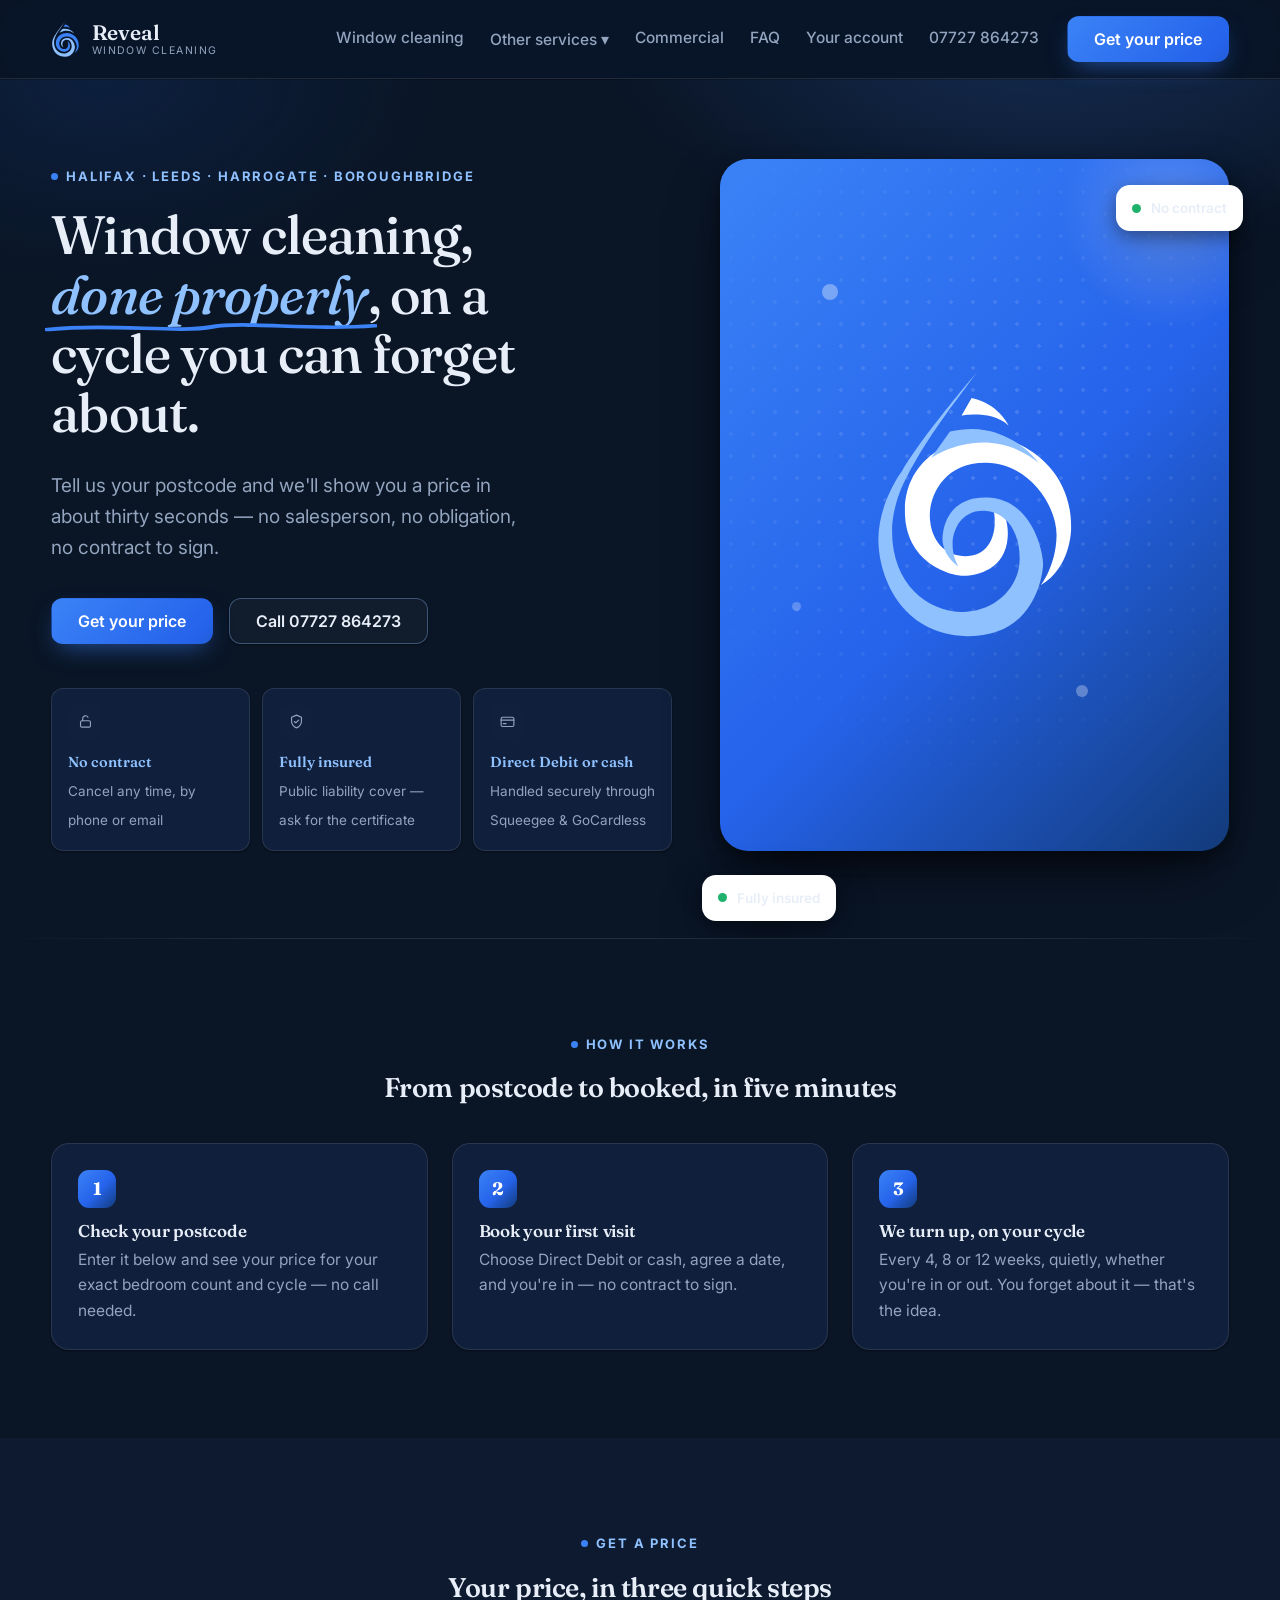
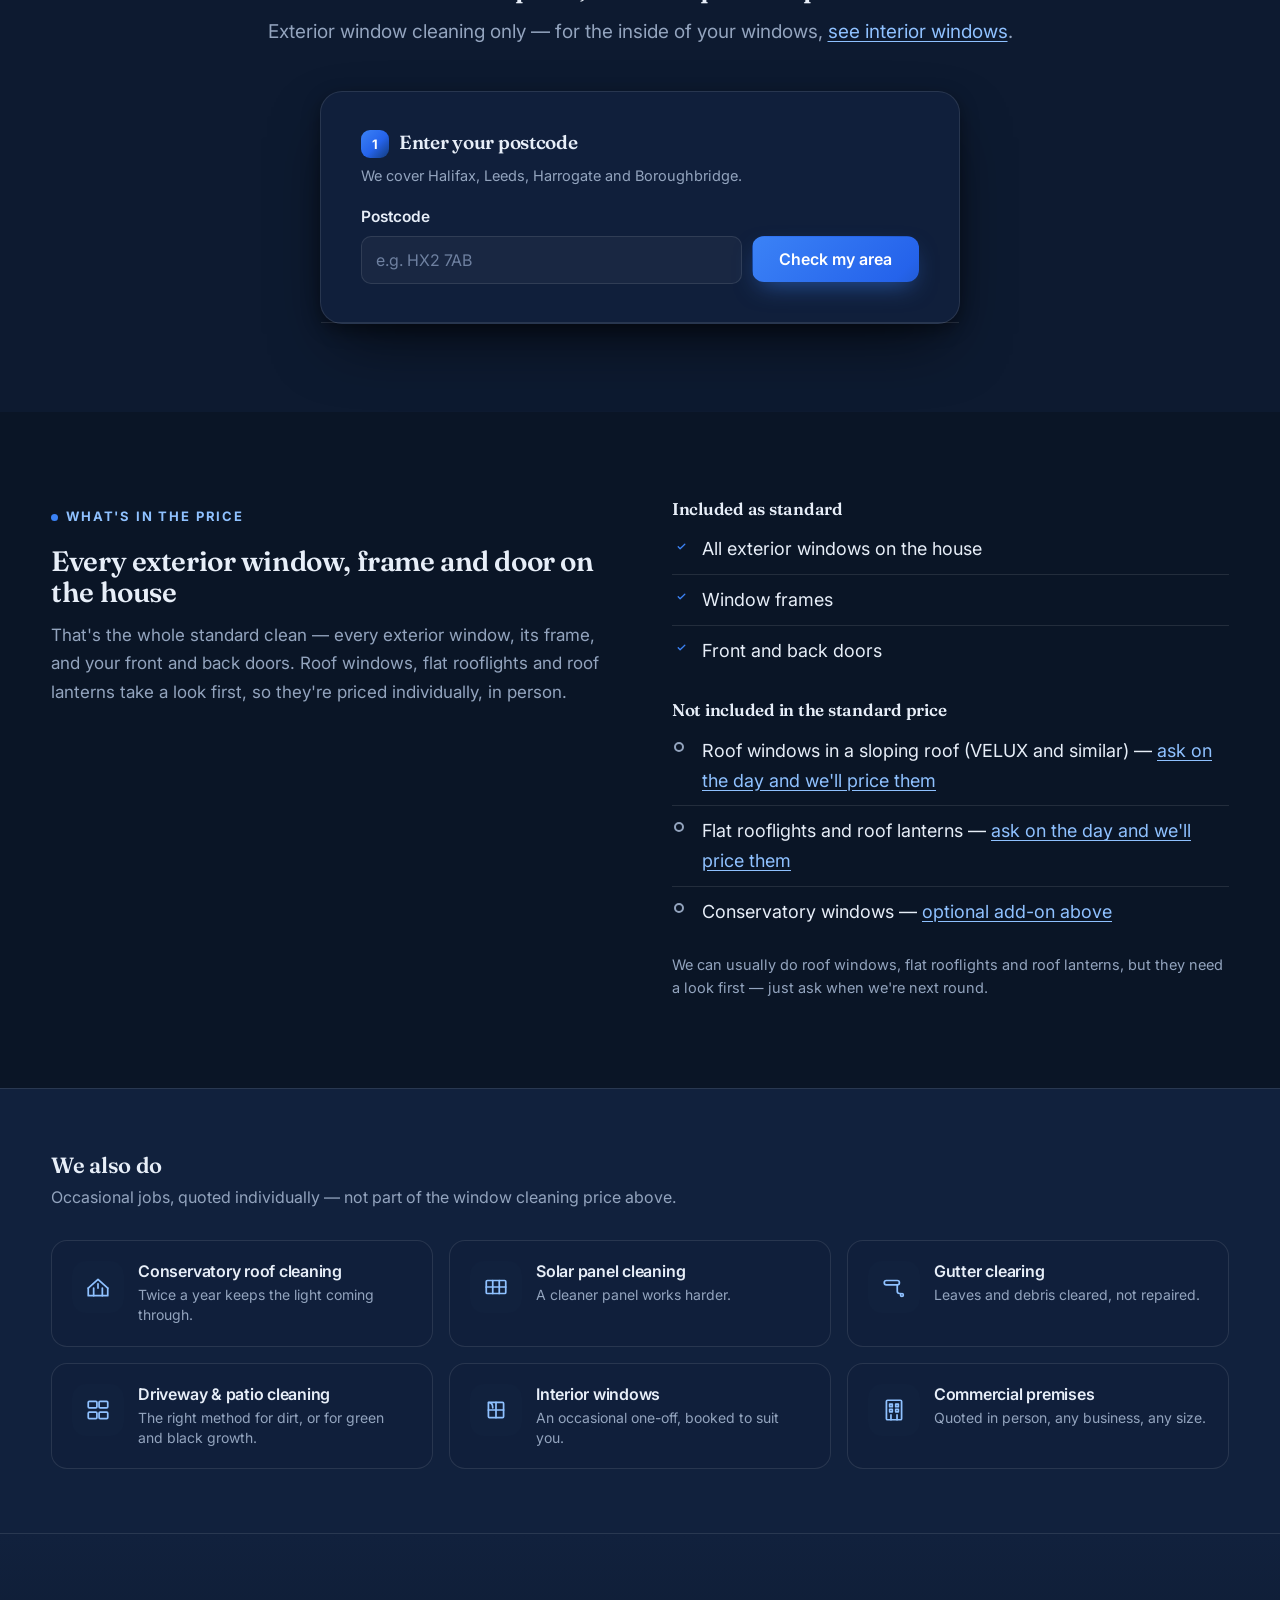
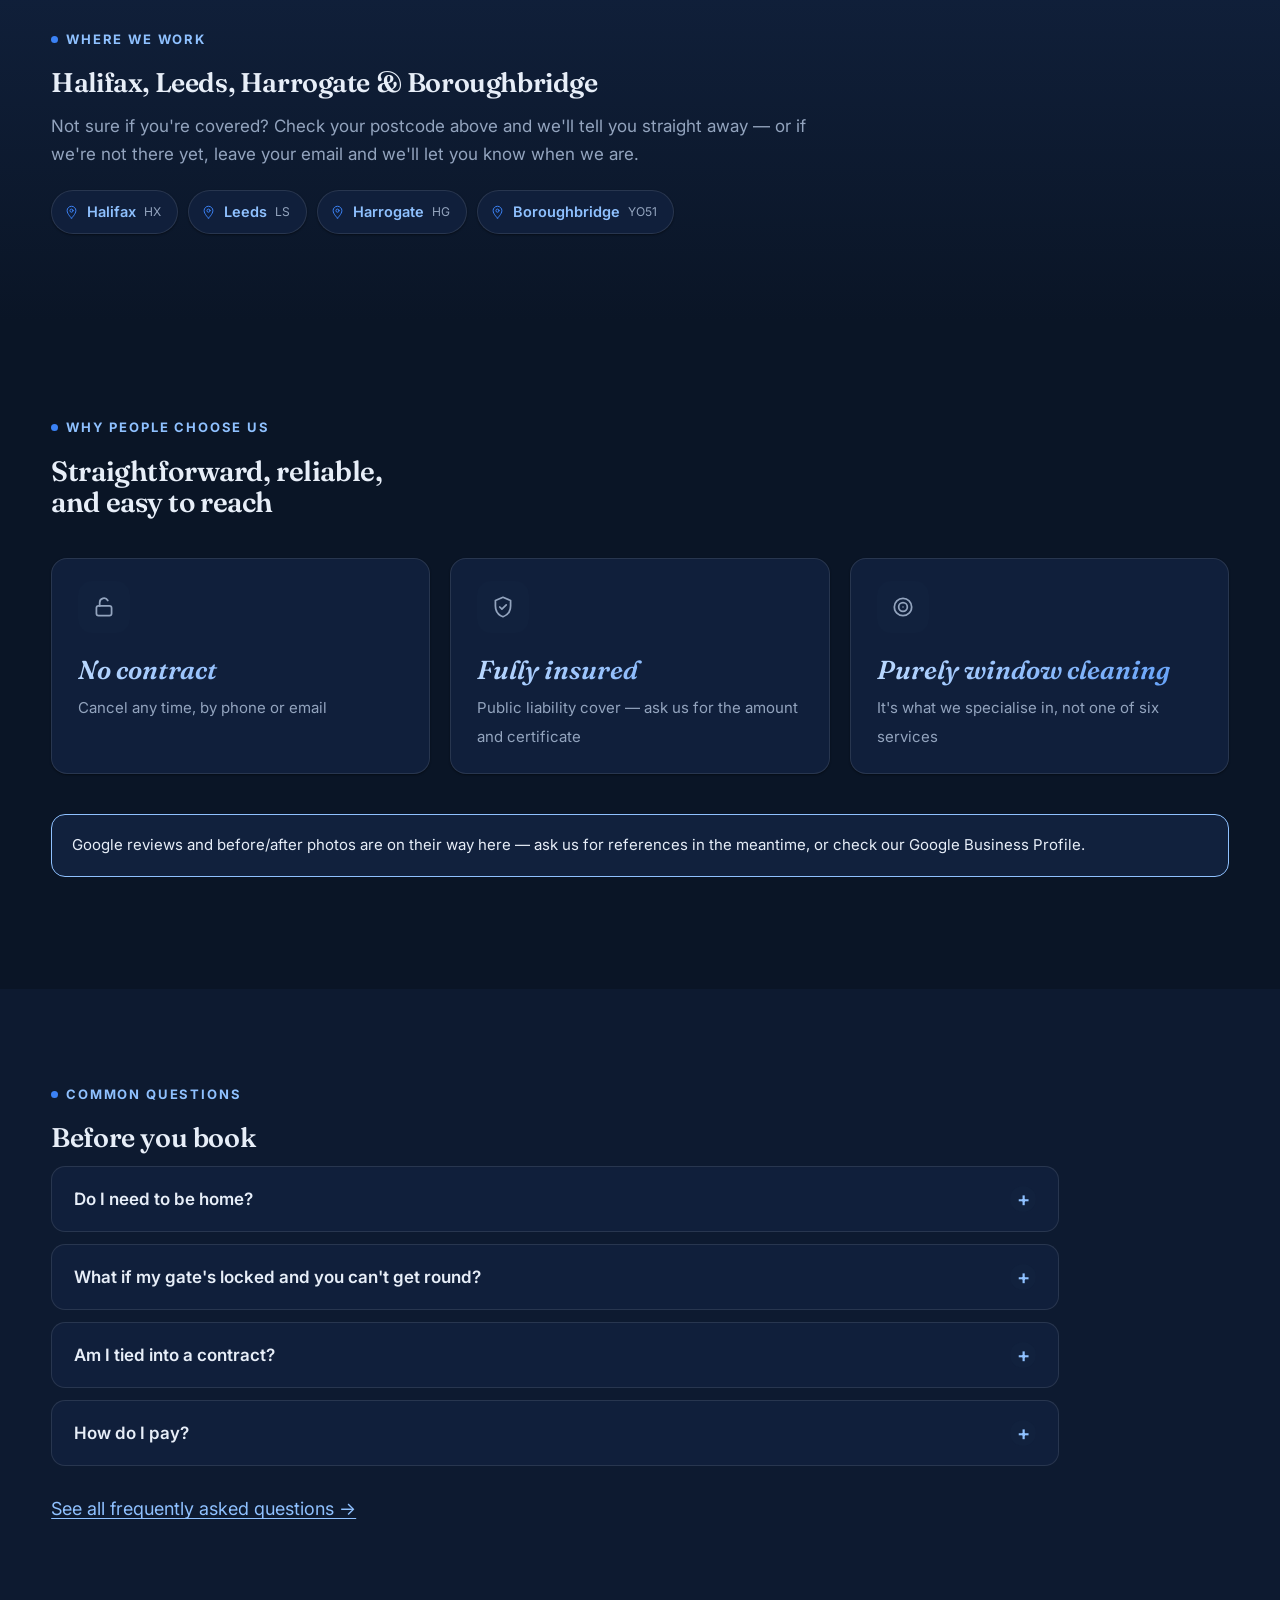
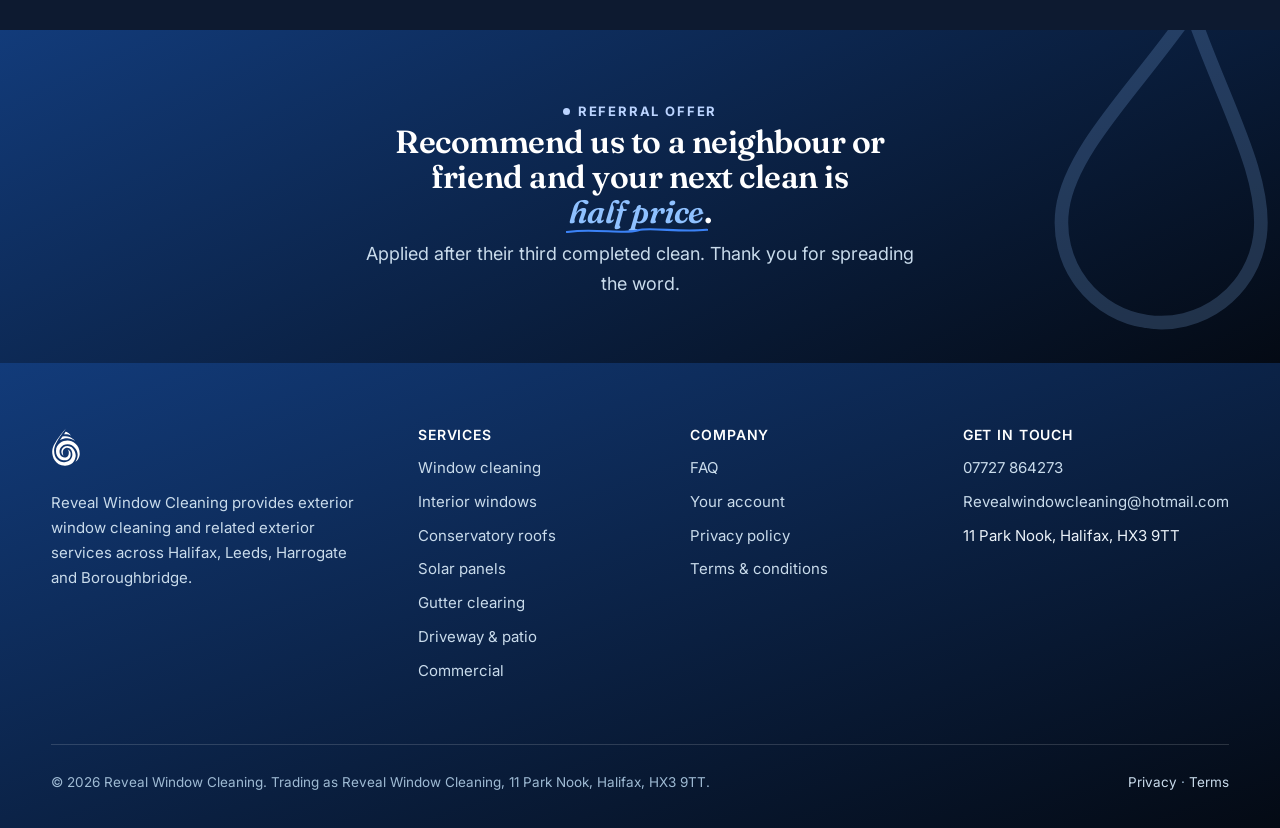
==== commit 10e1ce9c: "Update what's-included copy; move VELUX to quote-on-request; splash-to-logo animation - Homepage 'Wh" ====
--- a/index.html
+++ b/index.html
@@ -84,6 +84,17 @@
           <span class="drip d1"></span>
           <span class="drip d2"></span>
           <span class="drip d3"></span>
+          <div class="splash">
+            <span class="ripple r1"></span>
+            <span class="ripple r2"></span>
+            <span class="ripple r3"></span>
+            <span class="splash-drop sd1"></span>
+            <span class="splash-drop sd2"></span>
+            <span class="splash-drop sd3"></span>
+            <span class="splash-drop sd4"></span>
+            <span class="splash-drop sd5"></span>
+            <span class="splash-drop sd6"></span>
+          </div>
           <svg viewBox="86.47 6.07 656.27 878.67" xmlns="http://www.w3.org/2000/svg">
             <path class="swirl-spin" transform="matrix(1,0,0,-1,449.3469,500.21626)" d="M0 0C0 0 74.186-16.854 67.432-118.447 60.678-220.041-29.609-239.535-73.358-238.664-117.107-237.793-257.014-194.791-253.766-31.618-250.518 131.555-100.145 198.351 2.725 196.304 105.594 194.256 269.39 103.463 265.507-91.635 265.507-91.635 266.665-211.721 171.51-267.788 171.51-267.788 218.233-208.391 220.093-114.98 221.952-21.57 135.884 111.443 1.68 114.114-132.524 116.786-174.856 10.578-175.997-46.769-177.139-104.116-147.82-176.264-65.642-177.9 16.535-179.535 26.401-99.887 26.86-76.83 27.319-53.773 27.351-22.428 0 0" fill="#FFFFFF"/>
             <path transform="matrix(1,0,0,-1,422.0363,30.069458)" d="M0 0C0 0-167.097-193.919-235.051-309.671-235.051-309.671-307.051-405.826-309.311-519.337-311.57-632.849-242.594-822.299-32.421-826.483 177.753-830.667 204.694-636.028 205.382-601.442 206.07-566.857 172.214-395.848 29.438-393.006-113.339-390.164-108.927-525.1-108.927-525.1-108.927-525.1-109.37-573.988-58.85-609.194-58.85-609.194-78.398-581.008-77.515-536.667-76.633-492.327-48.84-433.145 19.74-434.51 88.32-435.875 133.813-497.699 132.012-588.153 130.212-678.608 50.075-752.717-52.204-750.681-154.482-748.645-269.905-664.137-266.48-492.096-266.48-492.096-268.344-413.115-215.082-317.995-161.82-222.876-142.603-190.758 0 0" fill="#8FC1FF"/>
@@ -209,7 +220,7 @@
             <div class="line-items" id="lineItems"></div>
           </div>
           <p class="caveat">Confirmed on your first visit. If your windows haven't been cleaned in a while the first clean may cost a little more — we'll always agree it with you before we start.</p>
-          <p class="q-hint" style="margin-top:14px"><strong>Included:</strong> all the windows on your house, including roof windows in a sloping roof (VELUX and similar). <strong>Not included:</strong> flat rooflights, roof lanterns, and conservatory windows (add above) — <a href="#included">see full details</a>.</p>
+          <p class="q-hint" style="margin-top:14px"><strong>Included:</strong> every exterior window on the house, including the frames and your front and back doors. <strong>Not included:</strong> roof windows (VELUX and similar), flat rooflights, roof lanterns, and conservatory windows (add above) — <a href="#included">see full details</a>.</p>
         </div>
 
         <!-- Step 5: Booking -->
@@ -292,21 +303,23 @@
       <div class="two-col">
         <div>
           <p class="eyebrow">What's in the price</p>
-          <h2 style="font-size:28px">Every window on the house — plus the ones in your roof</h2>
-          <p class="lede" style="font-size:17px;margin-top:14px">Roof windows in a sloping roof — VELUX, Fakro, Keylite and the like — are included at no extra charge. Flat rooflights and roof lanterns take a look first, so they're priced individually, in person.</p>
+          <h2 style="font-size:28px">Every exterior window, frame and door on the house</h2>
+          <p class="lede" style="font-size:17px;margin-top:14px">That's the whole standard clean — every exterior window, its frame, and your front and back doors. Roof windows, flat rooflights and roof lanterns take a look first, so they're priced individually, in person.</p>
         </div>
         <div>
           <h3 style="font-size:17px;margin-bottom:6px">Included as standard</h3>
           <ul class="list-plain tick">
             <li>All exterior windows on the house</li>
-            <li>Roof windows in a sloping roof (VELUX and similar)</li>
+            <li>Window frames</li>
+            <li>Front and back doors</li>
           </ul>
           <h3 style="font-size:17px;margin:26px 0 6px">Not included in the standard price</h3>
           <ul class="list-plain cross">
+            <li>Roof windows in a sloping roof (VELUX and similar) — <a href="#quote">ask on the day and we'll price them</a></li>
             <li>Flat rooflights and roof lanterns — <a href="#quote">ask on the day and we'll price them</a></li>
             <li>Conservatory windows — <a href="#quote">optional add-on above</a></li>
           </ul>
-          <p class="q-hint" style="margin-top:16px">We can usually do flat rooflights and roof lanterns, but they need a look first — just ask when we're next round.</p>
+          <p class="q-hint" style="margin-top:16px">We can usually do roof windows, flat rooflights and roof lanterns, but they need a look first — just ask when we're next round.</p>
         </div>
       </div>
     </div>
--- a/css/style.css
+++ b/css/style.css
@@ -259,18 +259,60 @@
   .hero-content{padding-bottom:64px}
 }
 
-/* logo animation: a slow spinning swirl inside a gently floating droplet */
+/* logo animation: a water splash on load that resolves into the mark,
+   which then settles into a gentle float with a slow spinning swirl. */
+.hero-art .splash{position:absolute;inset:0;display:flex;align-items:center;justify-content:center;pointer-events:none;z-index:1}
+.hero-art .ripple{
+  position:absolute;border:2px solid rgba(255,255,255,.6);border-radius:50%;
+  width:14px;height:14px;opacity:0;
+}
+.hero-art .splash-drop{
+  position:absolute;width:9px;height:9px;border-radius:50%;
+  background:#fff;opacity:0;
+}
 @media (prefers-reduced-motion: no-preference){
-  .hero-art .panel{animation:panel-in .9s cubic-bezier(.16,1,.3,1) both}
-  .hero-art svg{animation:hero-float 5.5s ease-in-out .4s infinite}
+  .hero-art .panel{animation:panel-in .7s cubic-bezier(.16,1,.3,1) both}
+  .hero-art .ripple{animation:ripple-out 1s cubic-bezier(.16,.84,.44,1) both}
+  .hero-art .r1{animation-delay:.35s}
+  .hero-art .r2{animation-delay:.48s}
+  .hero-art .r3{animation-delay:.62s}
+  .hero-art .splash-drop{animation:drop-burst .75s cubic-bezier(.16,.84,.44,1) both}
+  .hero-art .sd1{--tx:-68px;--ty:-38px;animation-delay:.34s}
+  .hero-art .sd2{--tx:60px;--ty:-52px;animation-delay:.38s}
+  .hero-art .sd3{--tx:-82px;--ty:22px;animation-delay:.3s}
+  .hero-art .sd4{--tx:78px;--ty:18px;animation-delay:.4s}
+  .hero-art .sd5{--tx:-28px;--ty:-76px;animation-delay:.44s}
+  .hero-art .sd6{--tx:34px;--ty:72px;animation-delay:.36s}
+  .hero-art svg{
+    animation:
+      logo-form .65s .5s cubic-bezier(.34,1.56,.64,1) both,
+      hero-float 5.5s ease-in-out 1.3s infinite;
+  }
   .hero-art .swirl-spin{
     transform-box:fill-box;transform-origin:50% 50%;
-    animation:swirl-rotate 15s linear infinite;
+    animation:swirl-rotate 15s linear 1.3s infinite;
   }
-  .hero-art .float-card.f1{animation:badge-in .6s .7s cubic-bezier(.16,1,.3,1) both}
-  .hero-art .float-card.f2{animation:badge-in .6s .9s cubic-bezier(.16,1,.3,1) both}
+  .hero-art .float-card.f1{animation:badge-in .6s 1.1s cubic-bezier(.16,1,.3,1) both}
+  .hero-art .float-card.f2{animation:badge-in .6s 1.3s cubic-bezier(.16,1,.3,1) both}
+}
+@media (prefers-reduced-motion: reduce){
+  .hero-art .splash{display:none}
 }
 @keyframes panel-in{from{opacity:0;transform:scale(.93) translateY(14px)}to{opacity:1;transform:scale(1) translateY(0)}}
+@keyframes ripple-out{
+  0%{width:8px;height:8px;opacity:.85;border-width:3px}
+  100%{width:230px;height:230px;opacity:0;border-width:1px}
+}
+@keyframes drop-burst{
+  0%{transform:translate(0,0) scale(1);opacity:.95}
+  100%{transform:translate(var(--tx),var(--ty)) scale(.15);opacity:0}
+}
+@keyframes logo-form{
+  0%{opacity:0;transform:scale(.1);filter:blur(3px)}
+  55%{opacity:1;transform:scale(1.14);filter:blur(0)}
+  80%{transform:scale(.96)}
+  100%{opacity:1;transform:scale(1)}
+}
 @keyframes hero-float{0%,100%{transform:translateY(0)}50%{transform:translateY(-9px)}}
 @keyframes swirl-rotate{to{transform:rotate(360deg)}}
 @keyframes badge-in{from{opacity:0;transform:translateY(8px) scale(.9)}to{opacity:1;transform:translateY(0) scale(1)}}
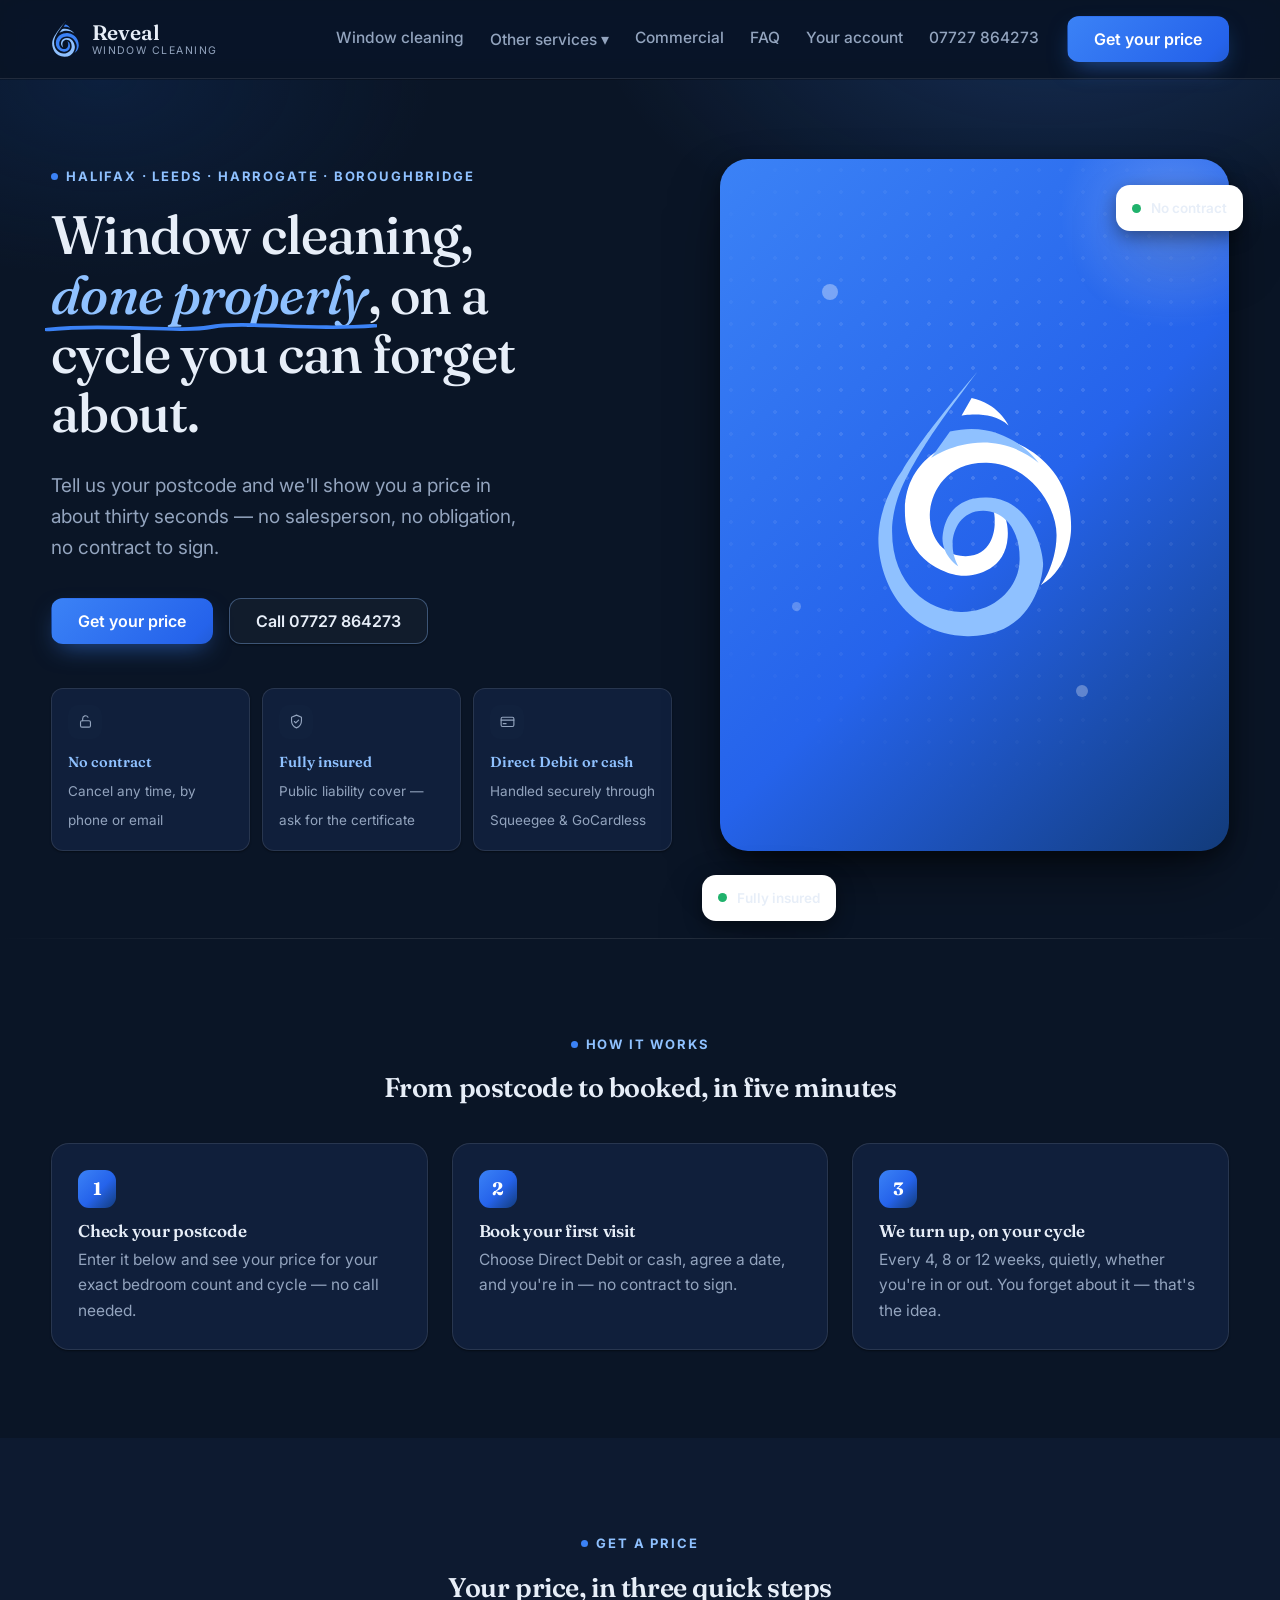
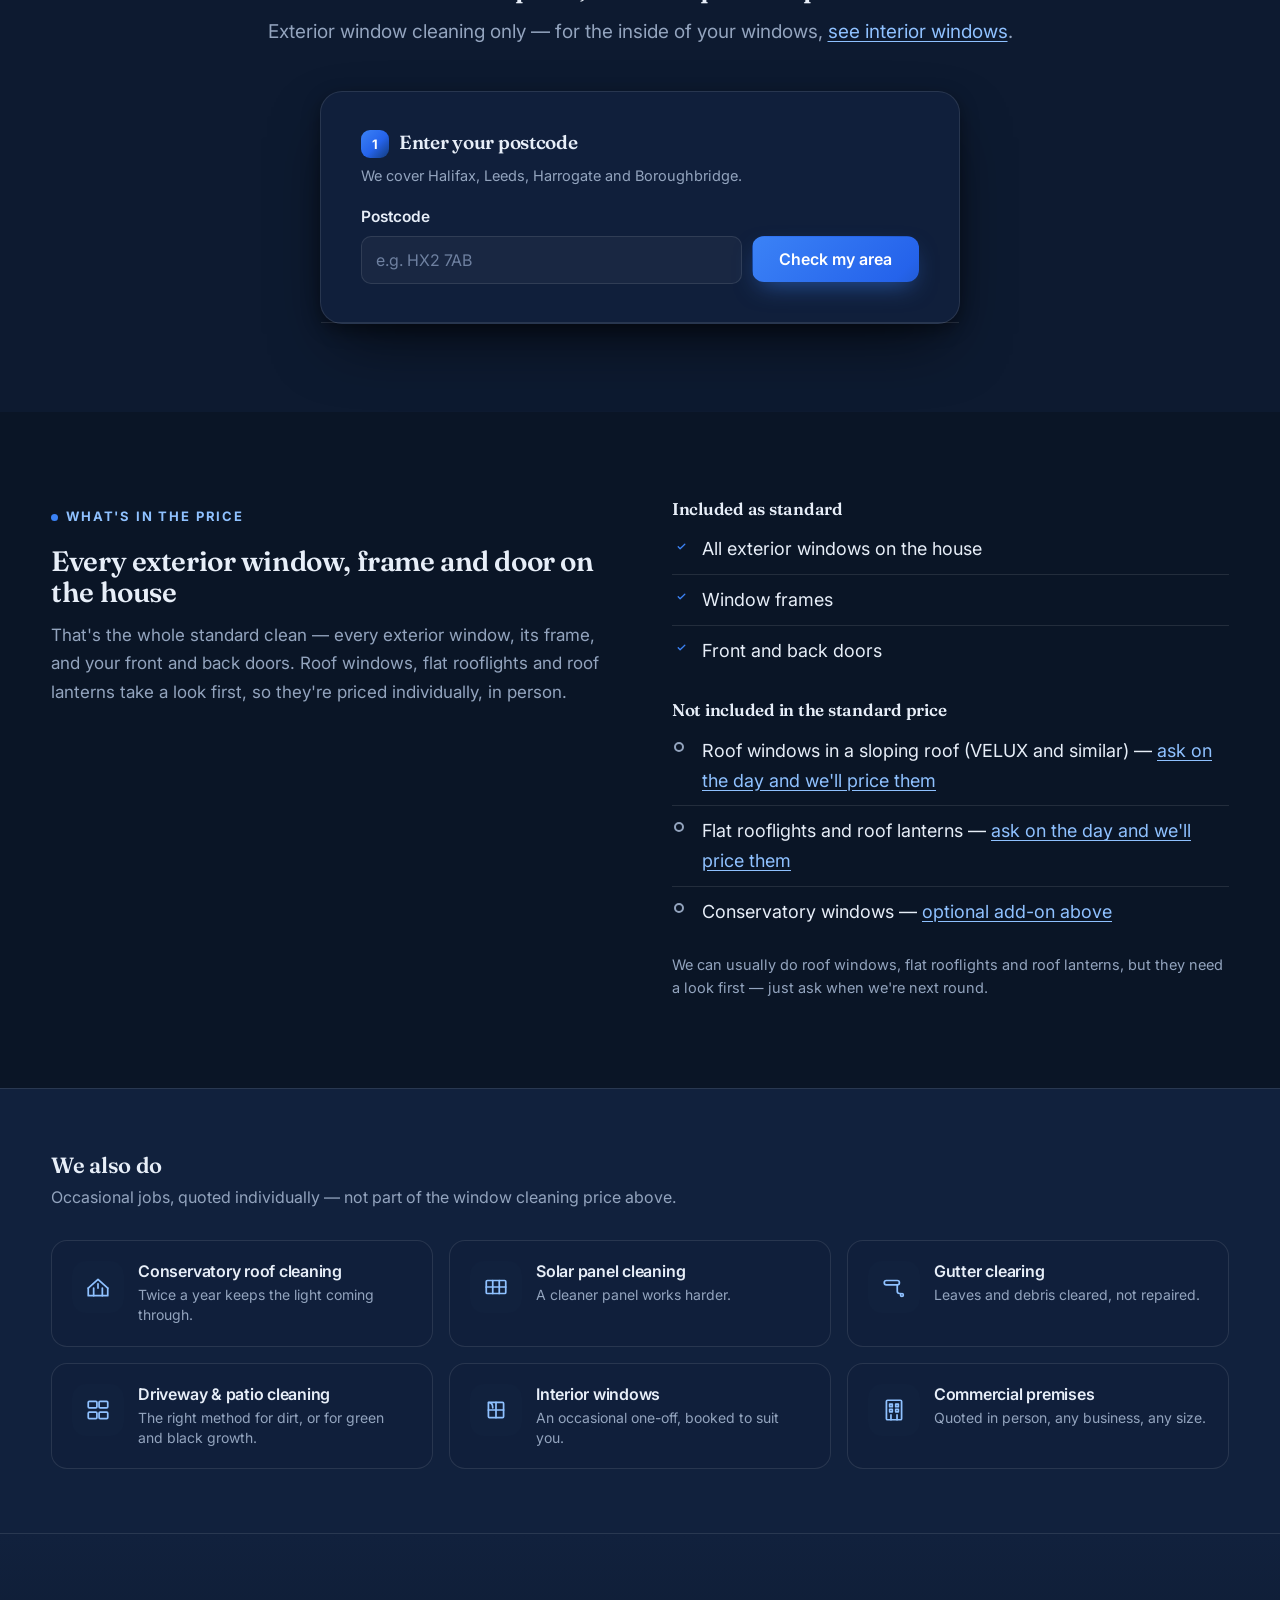
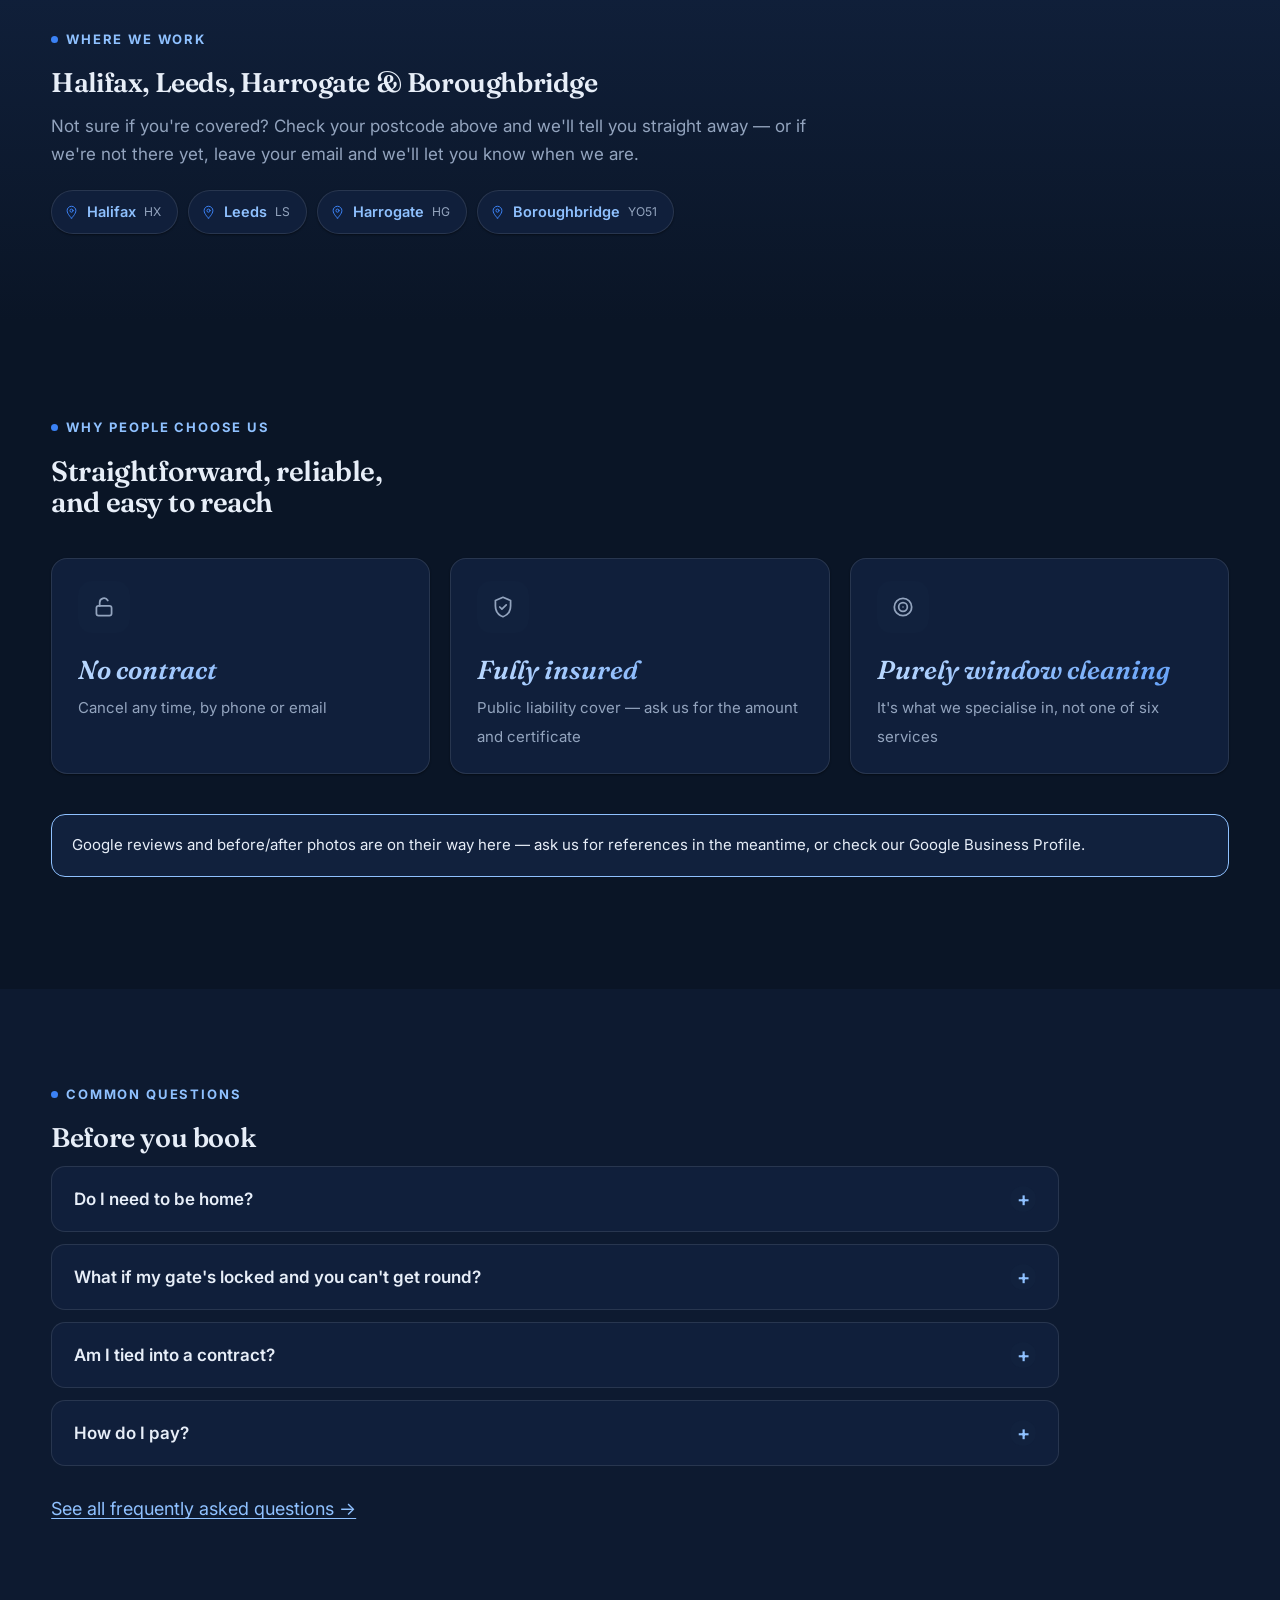
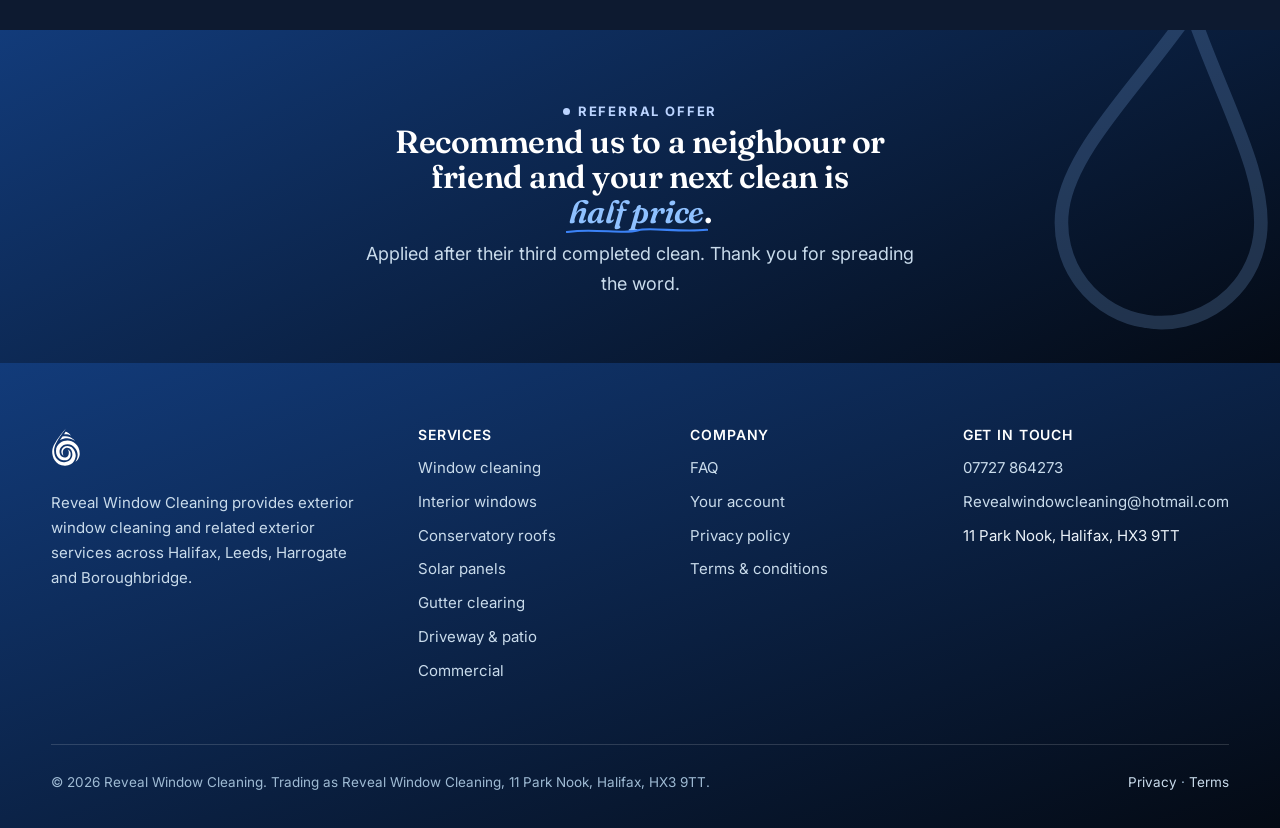
==== commit af6b13d1: "Rework hero logo animation: droplet falls, splashes, water rises to form the mark Replaces the previ" ====
--- a/index.html
+++ b/index.html
@@ -84,6 +84,7 @@
           <span class="drip d1"></span>
           <span class="drip d2"></span>
           <span class="drip d3"></span>
+          <span class="waterdrop"></span>
           <div class="splash">
             <span class="ripple r1"></span>
             <span class="ripple r2"></span>
@@ -94,6 +95,11 @@
             <span class="splash-drop sd4"></span>
             <span class="splash-drop sd5"></span>
             <span class="splash-drop sd6"></span>
+            <span class="flow-streak fs1"></span>
+            <span class="flow-streak fs2"></span>
+            <span class="flow-streak fs3"></span>
+            <span class="flow-streak fs4"></span>
+            <span class="flow-streak fs5"></span>
           </div>
           <svg viewBox="86.47 6.07 656.27 878.67" xmlns="http://www.w3.org/2000/svg">
             <path class="swirl-spin" transform="matrix(1,0,0,-1,449.3469,500.21626)" d="M0 0C0 0 74.186-16.854 67.432-118.447 60.678-220.041-29.609-239.535-73.358-238.664-117.107-237.793-257.014-194.791-253.766-31.618-250.518 131.555-100.145 198.351 2.725 196.304 105.594 194.256 269.39 103.463 265.507-91.635 265.507-91.635 266.665-211.721 171.51-267.788 171.51-267.788 218.233-208.391 220.093-114.98 221.952-21.57 135.884 111.443 1.68 114.114-132.524 116.786-174.856 10.578-175.997-46.769-177.139-104.116-147.82-176.264-65.642-177.9 16.535-179.535 26.401-99.887 26.86-76.83 27.319-53.773 27.351-22.428 0 0" fill="#FFFFFF"/>
--- a/css/style.css
+++ b/css/style.css
@@ -238,7 +238,6 @@
   background:radial-gradient(circle, rgba(255,255,255,.22), transparent 70%);
   top:-60px;right:-60px;
 }
-.hero-art svg{position:relative;width:56%;max-width:210px;height:auto;z-index:1}
 .hero-art .drip{
   position:absolute;border-radius:50%;background:#fff;opacity:.35;
 }
@@ -259,8 +258,15 @@
   .hero-content{padding-bottom:64px}
 }
 
-/* logo animation: a water splash on load that resolves into the mark,
-   which then settles into a gentle float with a slow spinning swirl. */
+/* logo animation: a droplet falls from above, splashes on impact, and
+   the water rises to form the mark — which then settles into a gentle
+   float with a slow spinning swirl. */
+.hero-art .waterdrop{
+  position:absolute;left:50%;top:50%;margin:-9.5px 0 0 -7.5px;
+  width:15px;height:19px;border-radius:50% 50% 50% 0;
+  background:#fff;opacity:0;z-index:1;
+  transform:translateY(-220px) rotate(45deg);
+}
 .hero-art .splash{position:absolute;inset:0;display:flex;align-items:center;justify-content:center;pointer-events:none;z-index:1}
 .hero-art .ripple{
   position:absolute;border:2px solid rgba(255,255,255,.6);border-radius:50%;
@@ -270,35 +276,54 @@
   position:absolute;width:9px;height:9px;border-radius:50%;
   background:#fff;opacity:0;
 }
+.hero-art .flow-streak{
+  position:absolute;bottom:50%;width:3px;height:46px;border-radius:3px;
+  background:linear-gradient(to top, rgba(255,255,255,.85), rgba(255,255,255,0));
+  opacity:0;transform-origin:bottom center;
+}
+.hero-art svg{position:relative;width:56%;max-width:210px;height:auto;z-index:2}
 @media (prefers-reduced-motion: no-preference){
-  .hero-art .panel{animation:panel-in .7s cubic-bezier(.16,1,.3,1) both}
+  .hero-art .panel{animation:panel-in .55s cubic-bezier(.16,1,.3,1) both}
+  .hero-art .waterdrop{animation:drop-fall .58s .15s cubic-bezier(.55,0,.85,.35) both}
   .hero-art .ripple{animation:ripple-out 1s cubic-bezier(.16,.84,.44,1) both}
-  .hero-art .r1{animation-delay:.35s}
-  .hero-art .r2{animation-delay:.48s}
-  .hero-art .r3{animation-delay:.62s}
-  .hero-art .splash-drop{animation:drop-burst .75s cubic-bezier(.16,.84,.44,1) both}
-  .hero-art .sd1{--tx:-68px;--ty:-38px;animation-delay:.34s}
-  .hero-art .sd2{--tx:60px;--ty:-52px;animation-delay:.38s}
-  .hero-art .sd3{--tx:-82px;--ty:22px;animation-delay:.3s}
-  .hero-art .sd4{--tx:78px;--ty:18px;animation-delay:.4s}
-  .hero-art .sd5{--tx:-28px;--ty:-76px;animation-delay:.44s}
-  .hero-art .sd6{--tx:34px;--ty:72px;animation-delay:.36s}
+  .hero-art .r1{animation-delay:.68s}
+  .hero-art .r2{animation-delay:.78s}
+  .hero-art .r3{animation-delay:.88s}
+  .hero-art .splash-drop{animation:drop-burst .7s cubic-bezier(.16,.84,.44,1) both}
+  .hero-art .sd1{--tx:-64px;--ty:-30px;animation-delay:.66s}
+  .hero-art .sd2{--tx:58px;--ty:-40px;animation-delay:.7s}
+  .hero-art .sd3{--tx:-78px;--ty:14px;animation-delay:.62s}
+  .hero-art .sd4{--tx:74px;--ty:12px;animation-delay:.72s}
+  .hero-art .sd5{--tx:-24px;--ty:-58px;animation-delay:.76s}
+  .hero-art .sd6{--tx:30px;--ty:52px;animation-delay:.64s}
+  .hero-art .flow-streak{animation:streak-rise .6s cubic-bezier(.16,.84,.44,1) both}
+  .hero-art .fs1{left:calc(50% - 26px);animation-delay:.72s}
+  .hero-art .fs2{left:calc(50% - 10px);animation-delay:.8s}
+  .hero-art .fs3{left:calc(50% + 2px);animation-delay:.68s}
+  .hero-art .fs4{left:calc(50% + 16px);animation-delay:.78s}
+  .hero-art .fs5{left:calc(50% + 30px);animation-delay:.84s}
   .hero-art svg{
     animation:
-      logo-form .65s .5s cubic-bezier(.34,1.56,.64,1) both,
-      hero-float 5.5s ease-in-out 1.3s infinite;
+      logo-rise-form .85s .78s cubic-bezier(.22,.7,.3,1) both,
+      hero-float 5.5s ease-in-out 1.85s infinite;
   }
   .hero-art .swirl-spin{
     transform-box:fill-box;transform-origin:50% 50%;
-    animation:swirl-rotate 15s linear 1.3s infinite;
+    animation:swirl-rotate 15s linear 1.85s infinite;
   }
-  .hero-art .float-card.f1{animation:badge-in .6s 1.1s cubic-bezier(.16,1,.3,1) both}
-  .hero-art .float-card.f2{animation:badge-in .6s 1.3s cubic-bezier(.16,1,.3,1) both}
+  .hero-art .float-card.f1{animation:badge-in .6s 1.6s cubic-bezier(.16,1,.3,1) both}
+  .hero-art .float-card.f2{animation:badge-in .6s 1.8s cubic-bezier(.16,1,.3,1) both}
 }
 @media (prefers-reduced-motion: reduce){
-  .hero-art .splash{display:none}
+  .hero-art .splash,.hero-art .waterdrop{display:none}
 }
 @keyframes panel-in{from{opacity:0;transform:scale(.93) translateY(14px)}to{opacity:1;transform:scale(1) translateY(0)}}
+@keyframes drop-fall{
+  0%{transform:translateY(-220px) rotate(45deg) scale(1);opacity:1}
+  75%{transform:translateY(-14px) rotate(45deg) scaleY(1.5) scaleX(.7);opacity:1}
+  92%{transform:translateY(0) rotate(45deg) scaleY(.45) scaleX(1.7);opacity:1}
+  100%{transform:translateY(2px) rotate(45deg) scaleY(.15) scaleX(2);opacity:0}
+}
 @keyframes ripple-out{
   0%{width:8px;height:8px;opacity:.85;border-width:3px}
   100%{width:230px;height:230px;opacity:0;border-width:1px}
@@ -307,11 +332,14 @@
   0%{transform:translate(0,0) scale(1);opacity:.95}
   100%{transform:translate(var(--tx),var(--ty)) scale(.15);opacity:0}
 }
-@keyframes logo-form{
-  0%{opacity:0;transform:scale(.1);filter:blur(3px)}
-  55%{opacity:1;transform:scale(1.14);filter:blur(0)}
-  80%{transform:scale(.96)}
-  100%{opacity:1;transform:scale(1)}
+@keyframes streak-rise{
+  0%{transform:translateY(0) scaleY(.3);opacity:0}
+  30%{opacity:.9}
+  100%{transform:translateY(-92px) scaleY(1);opacity:0}
+}
+@keyframes logo-rise-form{
+  0%{clip-path:inset(100% -20% 0 -20%)}
+  100%{clip-path:inset(0 -20% 0 -20%)}
 }
 @keyframes hero-float{0%,100%{transform:translateY(0)}50%{transform:translateY(-9px)}}
 @keyframes swirl-rotate{to{transform:rotate(360deg)}}
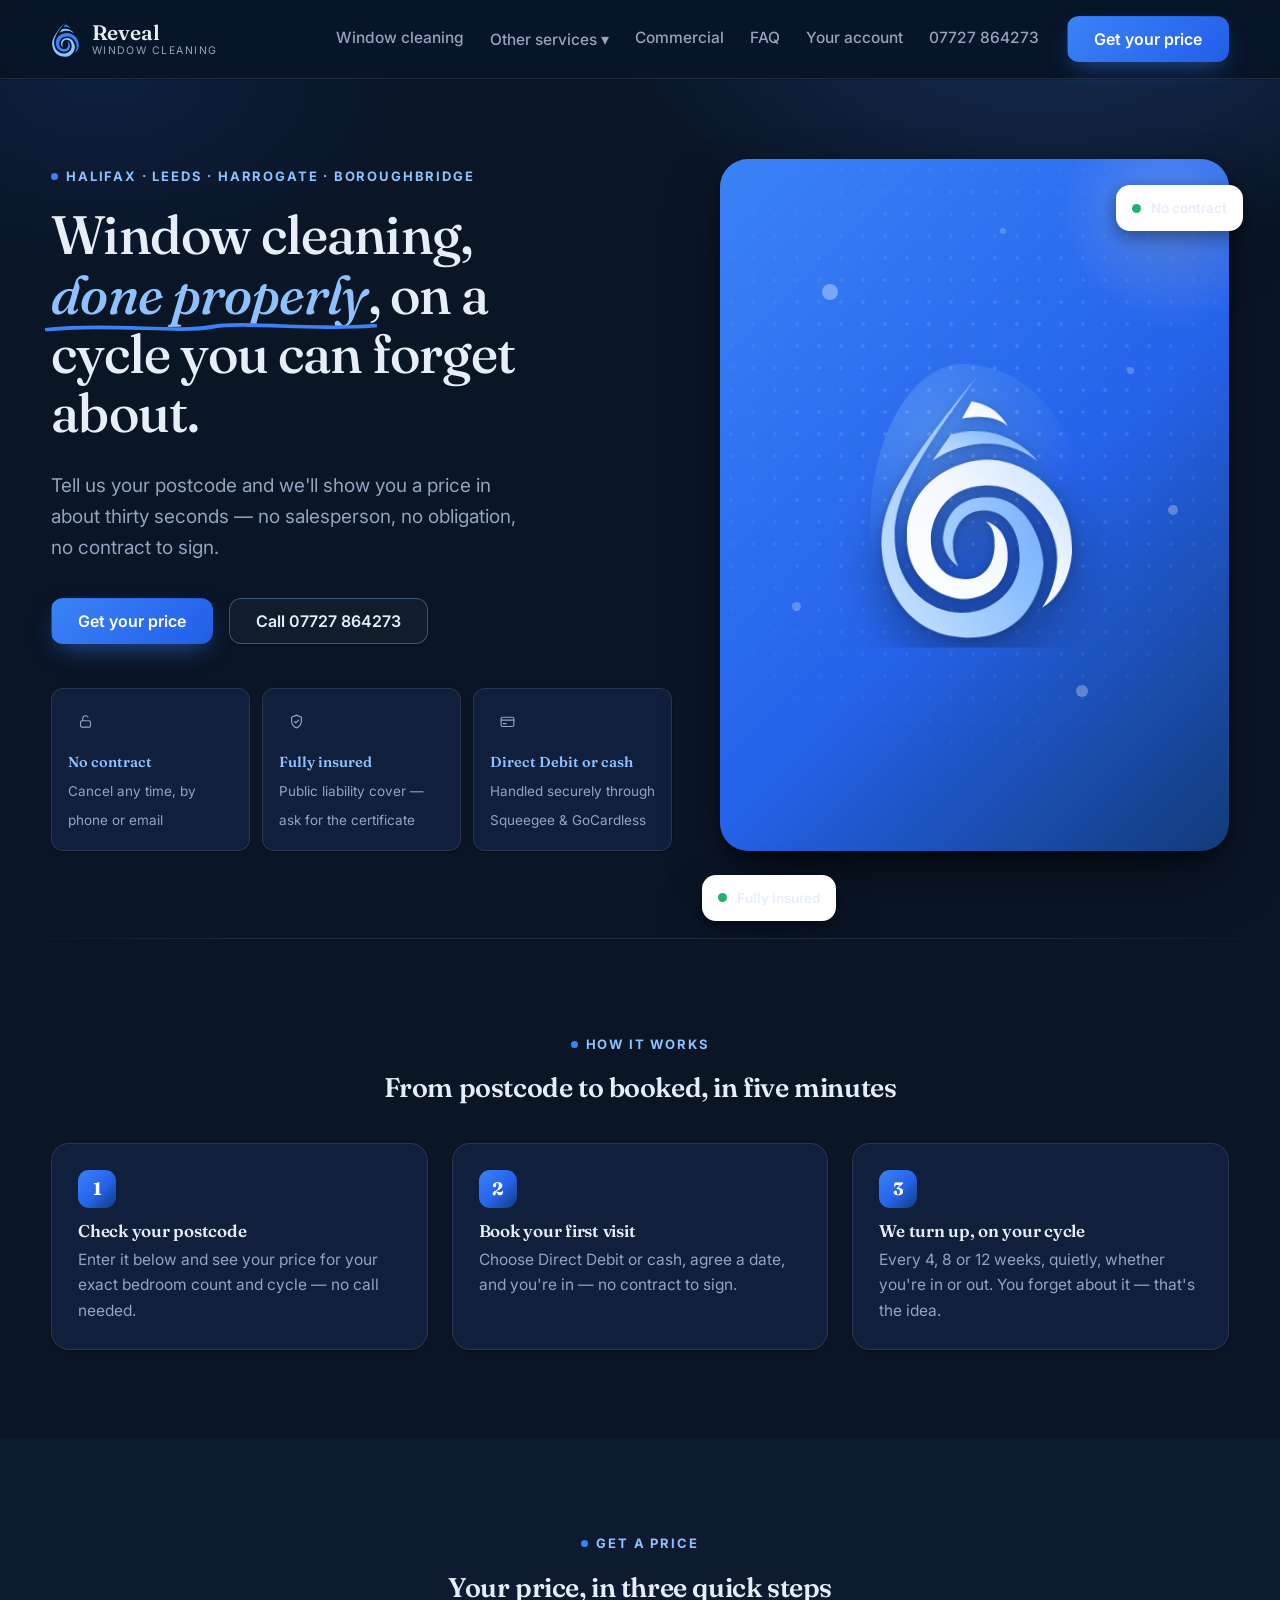
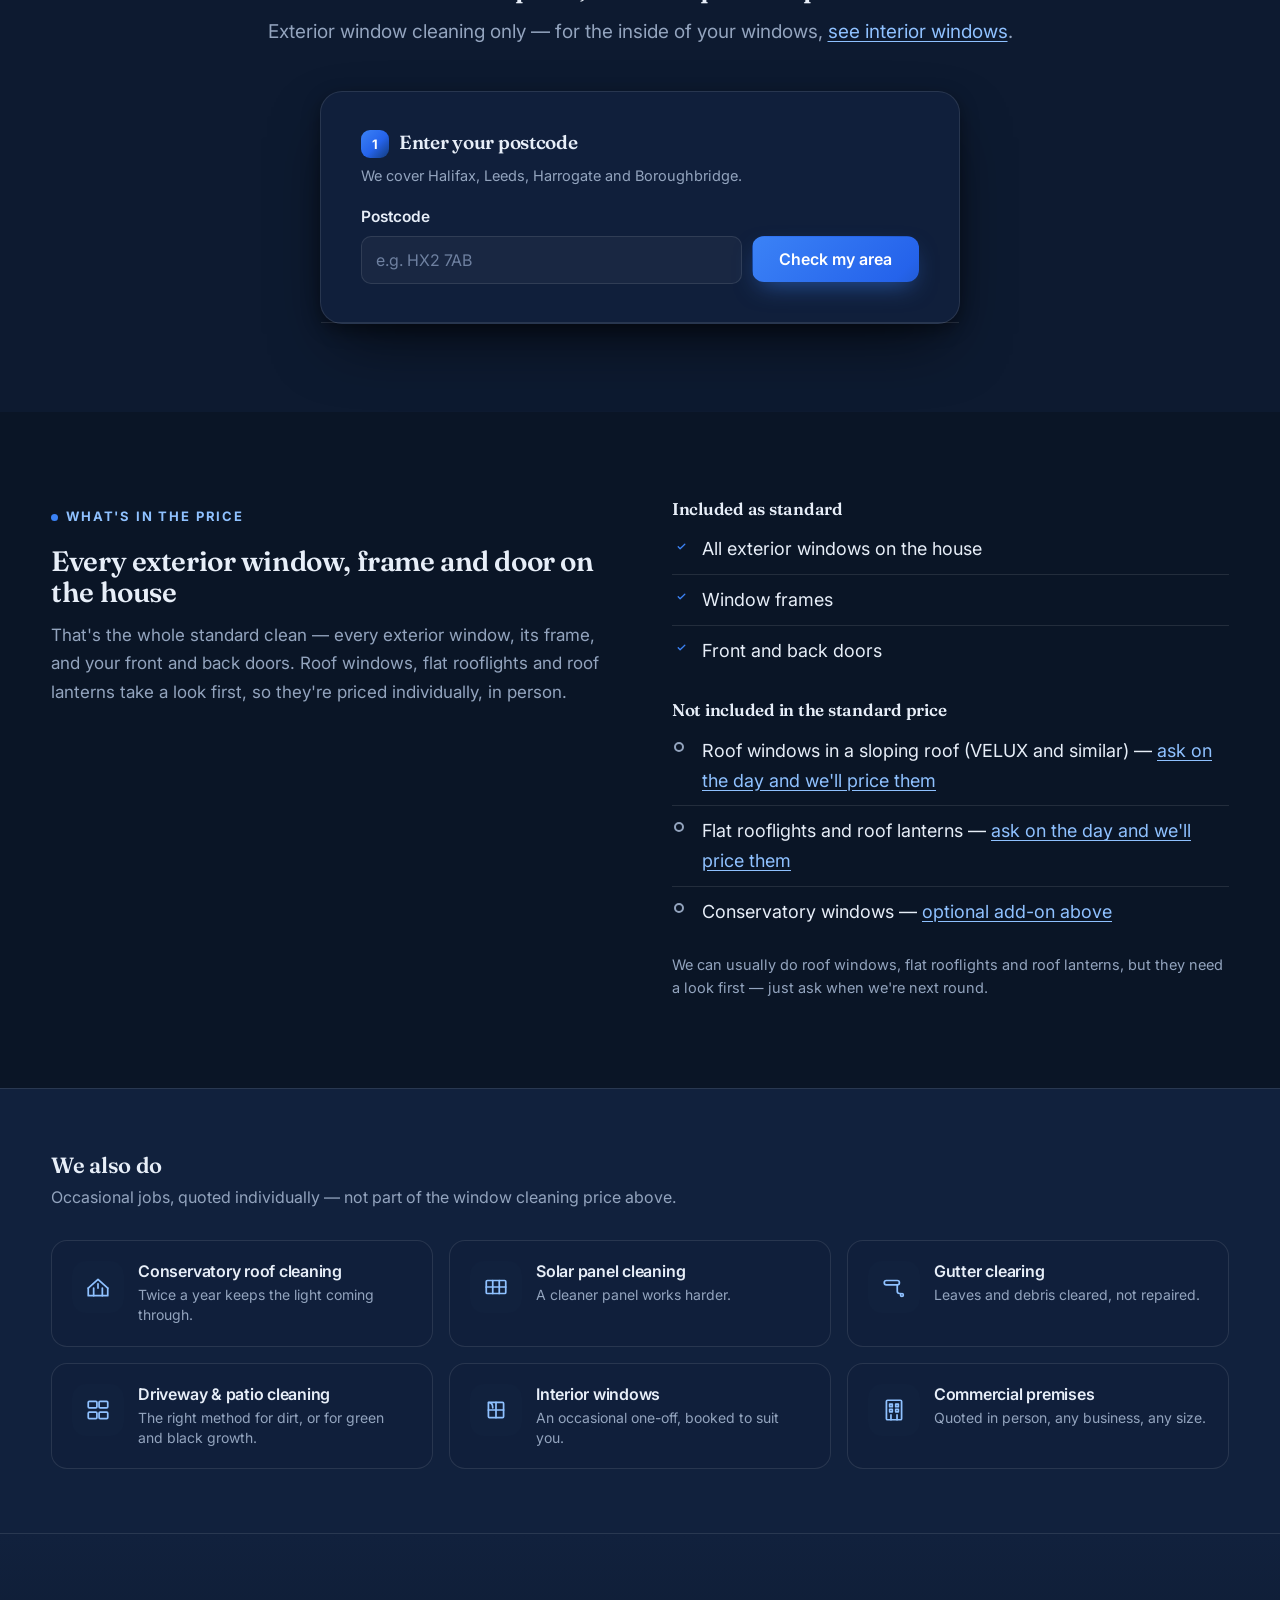
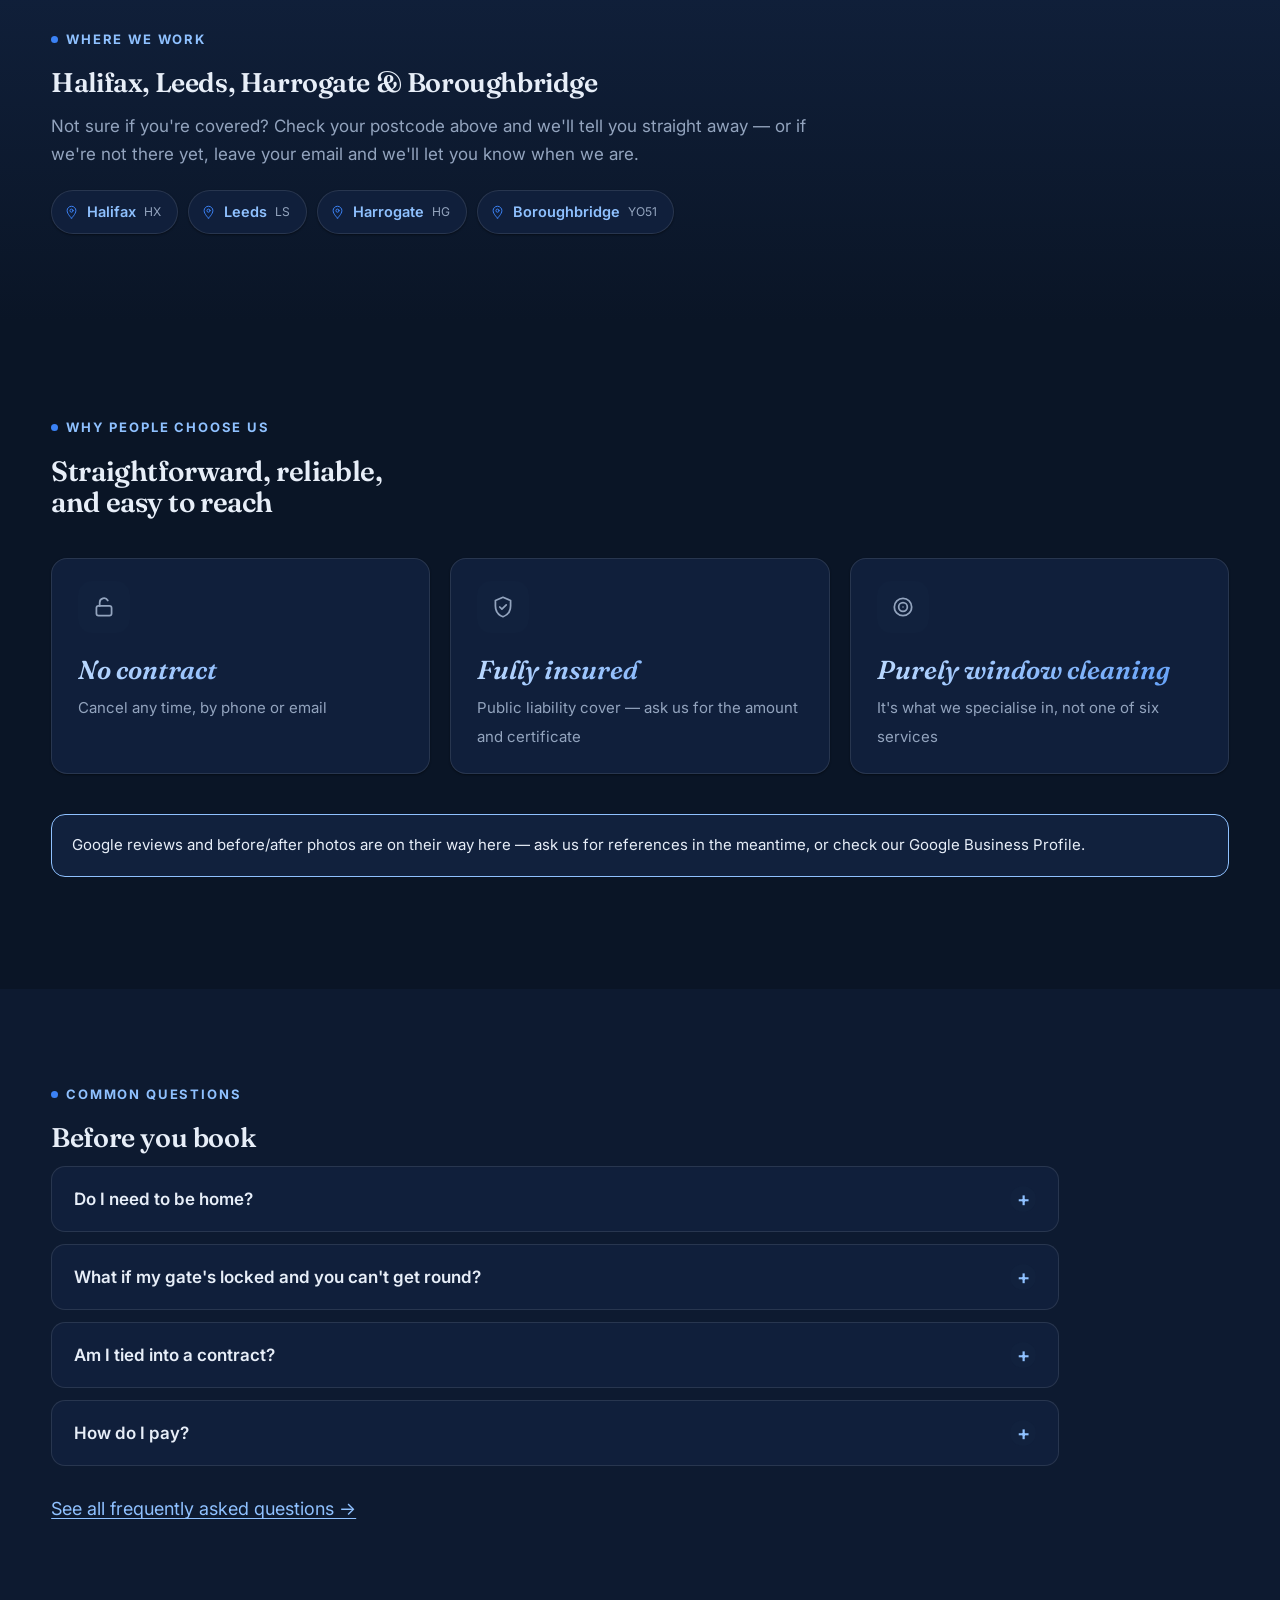
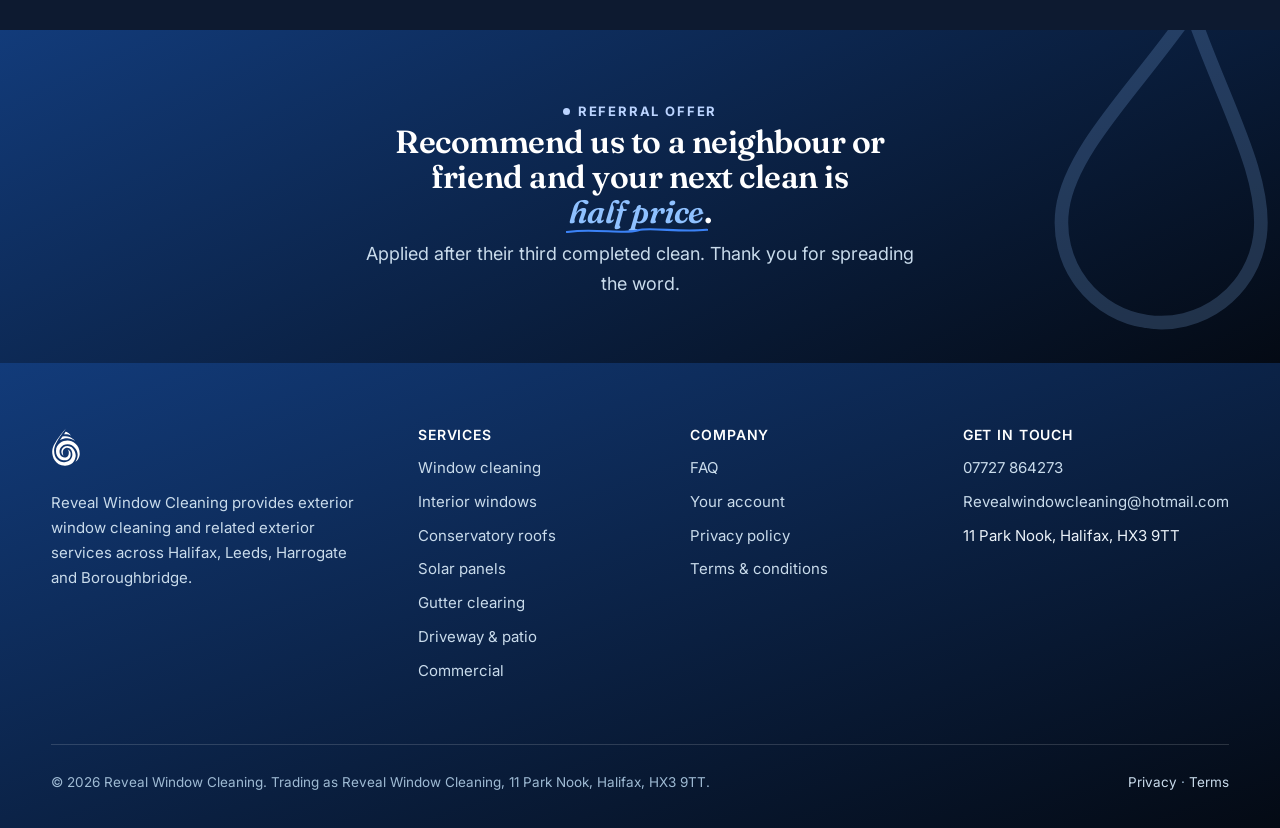
==== commit 38903b90: "Slow down hero animation, give the logo real 3D shading, end it static - Slowed every phase of the f" ====
--- a/index.html
+++ b/index.html
@@ -84,6 +84,9 @@
           <span class="drip d1"></span>
           <span class="drip d2"></span>
           <span class="drip d3"></span>
+          <span class="drip d4"></span>
+          <span class="drip d5"></span>
+          <span class="drip d6"></span>
           <span class="waterdrop"></span>
           <div class="splash">
             <span class="ripple r1"></span>
@@ -102,11 +105,24 @@
             <span class="flow-streak fs5"></span>
           </div>
           <svg viewBox="86.47 6.07 656.27 878.67" xmlns="http://www.w3.org/2000/svg">
-            <path class="swirl-spin" transform="matrix(1,0,0,-1,449.3469,500.21626)" d="M0 0C0 0 74.186-16.854 67.432-118.447 60.678-220.041-29.609-239.535-73.358-238.664-117.107-237.793-257.014-194.791-253.766-31.618-250.518 131.555-100.145 198.351 2.725 196.304 105.594 194.256 269.39 103.463 265.507-91.635 265.507-91.635 266.665-211.721 171.51-267.788 171.51-267.788 218.233-208.391 220.093-114.98 221.952-21.57 135.884 111.443 1.68 114.114-132.524 116.786-174.856 10.578-175.997-46.769-177.139-104.116-147.82-176.264-65.642-177.9 16.535-179.535 26.401-99.887 26.86-76.83 27.319-53.773 27.351-22.428 0 0" fill="#FFFFFF"/>
-            <path transform="matrix(1,0,0,-1,422.0363,30.069458)" d="M0 0C0 0-167.097-193.919-235.051-309.671-235.051-309.671-307.051-405.826-309.311-519.337-311.57-632.849-242.594-822.299-32.421-826.483 177.753-830.667 204.694-636.028 205.382-601.442 206.07-566.857 172.214-395.848 29.438-393.006-113.339-390.164-108.927-525.1-108.927-525.1-108.927-525.1-109.37-573.988-58.85-609.194-58.85-609.194-78.398-581.008-77.515-536.667-76.633-492.327-48.84-433.145 19.74-434.51 88.32-435.875 133.813-497.699 132.012-588.153 130.212-678.608 50.075-752.717-52.204-750.681-154.482-748.645-269.905-664.137-266.48-492.096-266.48-492.096-268.344-413.115-215.082-317.995-161.82-222.876-142.603-190.758 0 0" fill="#8FC1FF"/>
-            <path transform="matrix(1,0,0,-1,276.7582,300.42274)" d="M0 0C0 0 170.687 119.164 337.417-15.309 337.417-15.309 237.504 126.578 59.581 83.123Z" fill="#8FC1FF"/>
-            <path transform="matrix(1,0,0,-1,372.3002,167.74018)" d="M0 0C0 0 94.37 18.888 146.946-30.249 146.946-30.249 113.356 39.276 31.7 55.11Z" fill="#FFFFFF"/>
+            <defs>
+              <linearGradient id="heroGradWhite" x1="0%" y1="0%" x2="100%" y2="100%">
+                <stop offset="0%" stop-color="#FFFFFF"/>
+                <stop offset="55%" stop-color="#F2F8FF"/>
+                <stop offset="100%" stop-color="#BFDCFF"/>
+              </linearGradient>
+              <linearGradient id="heroGradPale" x1="0%" y1="0%" x2="100%" y2="100%">
+                <stop offset="0%" stop-color="#CFE6FF"/>
+                <stop offset="50%" stop-color="#8FC1FF"/>
+                <stop offset="100%" stop-color="#5B9BF7"/>
+              </linearGradient>
+            </defs>
+            <path transform="matrix(1,0,0,-1,449.3469,500.21626)" d="M0 0C0 0 74.186-16.854 67.432-118.447 60.678-220.041-29.609-239.535-73.358-238.664-117.107-237.793-257.014-194.791-253.766-31.618-250.518 131.555-100.145 198.351 2.725 196.304 105.594 194.256 269.39 103.463 265.507-91.635 265.507-91.635 266.665-211.721 171.51-267.788 171.51-267.788 218.233-208.391 220.093-114.98 221.952-21.57 135.884 111.443 1.68 114.114-132.524 116.786-174.856 10.578-175.997-46.769-177.139-104.116-147.82-176.264-65.642-177.9 16.535-179.535 26.401-99.887 26.86-76.83 27.319-53.773 27.351-22.428 0 0" fill="url(#heroGradWhite)"/>
+            <path transform="matrix(1,0,0,-1,422.0363,30.069458)" d="M0 0C0 0-167.097-193.919-235.051-309.671-235.051-309.671-307.051-405.826-309.311-519.337-311.57-632.849-242.594-822.299-32.421-826.483 177.753-830.667 204.694-636.028 205.382-601.442 206.07-566.857 172.214-395.848 29.438-393.006-113.339-390.164-108.927-525.1-108.927-525.1-108.927-525.1-109.37-573.988-58.85-609.194-58.85-609.194-78.398-581.008-77.515-536.667-76.633-492.327-48.84-433.145 19.74-434.51 88.32-435.875 133.813-497.699 132.012-588.153 130.212-678.608 50.075-752.717-52.204-750.681-154.482-748.645-269.905-664.137-266.48-492.096-266.48-492.096-268.344-413.115-215.082-317.995-161.82-222.876-142.603-190.758 0 0" fill="url(#heroGradPale)"/>
+            <path transform="matrix(1,0,0,-1,276.7582,300.42274)" d="M0 0C0 0 170.687 119.164 337.417-15.309 337.417-15.309 237.504 126.578 59.581 83.123Z" fill="url(#heroGradPale)"/>
+            <path transform="matrix(1,0,0,-1,372.3002,167.74018)" d="M0 0C0 0 94.37 18.888 146.946-30.249 146.946-30.249 113.356 39.276 31.7 55.11Z" fill="url(#heroGradWhite)"/>
           </svg>
+          <span class="gloss"></span>
         </div>
         <div class="float-card f1"><span class="dot"></span>Fully insured</div>
         <div class="float-card f2"><span class="dot"></span>No contract</div>
--- a/css/style.css
+++ b/css/style.css
@@ -239,11 +239,27 @@
   top:-60px;right:-60px;
 }
 .hero-art .drip{
-  position:absolute;border-radius:50%;background:#fff;opacity:.35;
-}
-.hero-art .drip.d1{width:16px;height:16px;top:18%;left:20%}
-.hero-art .drip.d2{width:9px;height:9px;top:64%;left:14%;opacity:.25}
-.hero-art .drip.d3{width:12px;height:12px;top:76%;left:70%;opacity:.3}
+  position:absolute;border-radius:50%;background:#fff;
+}
+.hero-art .drip.d1{width:16px;height:16px;top:18%;left:20%;opacity:.35;--dx:14px;--dy:-18px}
+.hero-art .drip.d2{width:9px;height:9px;top:64%;left:14%;opacity:.25;--dx:-11px;--dy:-22px}
+.hero-art .drip.d3{width:12px;height:12px;top:76%;left:70%;opacity:.3;--dx:16px;--dy:-15px}
+.hero-art .drip.d4{width:7px;height:7px;top:30%;left:80%;opacity:.22;--dx:-9px;--dy:20px}
+.hero-art .drip.d5{width:10px;height:10px;top:50%;left:88%;opacity:.28;--dx:-16px;--dy:-11px}
+.hero-art .drip.d6{width:6px;height:6px;top:10%;left:55%;opacity:.2;--dx:11px;--dy:17px}
+@media (prefers-reduced-motion: no-preference){
+  .hero-art .drip{animation:particle-drift linear infinite}
+  .hero-art .d1{animation-duration:8s}
+  .hero-art .d2{animation-duration:10.5s;animation-delay:-2s}
+  .hero-art .d3{animation-duration:7s;animation-delay:-4s}
+  .hero-art .d4{animation-duration:9.5s;animation-delay:-1s}
+  .hero-art .d5{animation-duration:11s;animation-delay:-6s}
+  .hero-art .d6{animation-duration:8.5s;animation-delay:-3s}
+}
+@keyframes particle-drift{
+  0%,100%{transform:translate(0,0)}
+  50%{transform:translate(var(--dx),var(--dy))}
+}
 .hero-art .float-card{
   position:absolute;background:#fff;border-radius:14px;padding:12px 16px;
   box-shadow:var(--shadow-lg);display:flex;align-items:center;gap:10px;z-index:2;
@@ -259,8 +275,9 @@
 }
 
 /* logo animation: a droplet falls from above, splashes on impact, and
-   the water rises to form the mark — which then settles into a gentle
-   float with a slow spinning swirl. */
+   the water rises to form the mark in a tilted 3D resting pose, where
+   it then stays still — a rendered emblem, not a looping loader. */
+.hero-art{perspective:900px}
 .hero-art .waterdrop{
   position:absolute;left:50%;top:50%;margin:-9.5px 0 0 -7.5px;
   width:15px;height:19px;border-radius:50% 50% 50% 0;
@@ -281,41 +298,45 @@
   background:linear-gradient(to top, rgba(255,255,255,.85), rgba(255,255,255,0));
   opacity:0;transform-origin:bottom center;
 }
-.hero-art svg{position:relative;width:56%;max-width:210px;height:auto;z-index:2}
+.hero-art svg{
+  position:relative;width:56%;max-width:210px;height:auto;z-index:2;
+  transform-style:preserve-3d;
+  filter:drop-shadow(0 22px 26px rgba(4,10,20,.4)) drop-shadow(0 2px 4px rgba(4,10,20,.25));
+}
+.hero-art .gloss{
+  position:absolute;width:56%;max-width:210px;aspect-ratio:656/879;z-index:3;
+  pointer-events:none;border-radius:44% 56% 40% 60%/58% 48% 52% 42%;
+  background:radial-gradient(circle at 32% 24%, rgba(255,255,255,.55), rgba(255,255,255,0) 55%);
+  mix-blend-mode:soft-light;opacity:0;
+}
 @media (prefers-reduced-motion: no-preference){
-  .hero-art .panel{animation:panel-in .55s cubic-bezier(.16,1,.3,1) both}
-  .hero-art .waterdrop{animation:drop-fall .58s .15s cubic-bezier(.55,0,.85,.35) both}
-  .hero-art .ripple{animation:ripple-out 1s cubic-bezier(.16,.84,.44,1) both}
-  .hero-art .r1{animation-delay:.68s}
-  .hero-art .r2{animation-delay:.78s}
-  .hero-art .r3{animation-delay:.88s}
-  .hero-art .splash-drop{animation:drop-burst .7s cubic-bezier(.16,.84,.44,1) both}
-  .hero-art .sd1{--tx:-64px;--ty:-30px;animation-delay:.66s}
-  .hero-art .sd2{--tx:58px;--ty:-40px;animation-delay:.7s}
-  .hero-art .sd3{--tx:-78px;--ty:14px;animation-delay:.62s}
-  .hero-art .sd4{--tx:74px;--ty:12px;animation-delay:.72s}
-  .hero-art .sd5{--tx:-24px;--ty:-58px;animation-delay:.76s}
-  .hero-art .sd6{--tx:30px;--ty:52px;animation-delay:.64s}
-  .hero-art .flow-streak{animation:streak-rise .6s cubic-bezier(.16,.84,.44,1) both}
-  .hero-art .fs1{left:calc(50% - 26px);animation-delay:.72s}
-  .hero-art .fs2{left:calc(50% - 10px);animation-delay:.8s}
-  .hero-art .fs3{left:calc(50% + 2px);animation-delay:.68s}
-  .hero-art .fs4{left:calc(50% + 16px);animation-delay:.78s}
-  .hero-art .fs5{left:calc(50% + 30px);animation-delay:.84s}
-  .hero-art svg{
-    animation:
-      logo-rise-form .85s .78s cubic-bezier(.22,.7,.3,1) both,
-      hero-float 5.5s ease-in-out 1.85s infinite;
-  }
-  .hero-art .swirl-spin{
-    transform-box:fill-box;transform-origin:50% 50%;
-    animation:swirl-rotate 15s linear 1.85s infinite;
-  }
-  .hero-art .float-card.f1{animation:badge-in .6s 1.6s cubic-bezier(.16,1,.3,1) both}
-  .hero-art .float-card.f2{animation:badge-in .6s 1.8s cubic-bezier(.16,1,.3,1) both}
+  .hero-art .panel{animation:panel-in .85s cubic-bezier(.16,1,.3,1) both}
+  .hero-art .waterdrop{animation:drop-fall .92s .24s cubic-bezier(.55,0,.85,.35) both}
+  .hero-art .ripple{animation:ripple-out 1.3s cubic-bezier(.16,.84,.44,1) both}
+  .hero-art .r1{animation-delay:1.1s}
+  .hero-art .r2{animation-delay:1.25s}
+  .hero-art .r3{animation-delay:1.4s}
+  .hero-art .splash-drop{animation:drop-burst .9s cubic-bezier(.16,.84,.44,1) both}
+  .hero-art .sd1{--tx:-64px;--ty:-30px;animation-delay:1.06s}
+  .hero-art .sd2{--tx:58px;--ty:-40px;animation-delay:1.12s}
+  .hero-art .sd3{--tx:-78px;--ty:14px;animation-delay:1s}
+  .hero-art .sd4{--tx:74px;--ty:12px;animation-delay:1.15s}
+  .hero-art .sd5{--tx:-24px;--ty:-58px;animation-delay:1.2s}
+  .hero-art .sd6{--tx:30px;--ty:52px;animation-delay:1.03s}
+  .hero-art .flow-streak{animation:streak-rise .85s cubic-bezier(.16,.84,.44,1) both}
+  .hero-art .fs1{left:calc(50% - 26px);animation-delay:1.15s}
+  .hero-art .fs2{left:calc(50% - 10px);animation-delay:1.28s}
+  .hero-art .fs3{left:calc(50% + 2px);animation-delay:1.08s}
+  .hero-art .fs4{left:calc(50% + 16px);animation-delay:1.25s}
+  .hero-art .fs5{left:calc(50% + 30px);animation-delay:1.35s}
+  .hero-art svg{animation:logo-rise-form 1.35s 1.3s cubic-bezier(.22,.7,.3,1) both}
+  .hero-art .gloss{animation:gloss-in 1s 2.35s ease-out both}
+  .hero-art .float-card.f1{animation:badge-in .6s 2.75s cubic-bezier(.16,1,.3,1) both}
+  .hero-art .float-card.f2{animation:badge-in .6s 2.95s cubic-bezier(.16,1,.3,1) both}
 }
 @media (prefers-reduced-motion: reduce){
-  .hero-art .splash,.hero-art .waterdrop{display:none}
+  .hero-art .splash,.hero-art .waterdrop,.hero-art .gloss{display:none}
+  .hero-art svg{transform:perspective(900px) rotateX(9deg) rotateY(-11deg)}
 }
 @keyframes panel-in{from{opacity:0;transform:scale(.93) translateY(14px)}to{opacity:1;transform:scale(1) translateY(0)}}
 @keyframes drop-fall{
@@ -338,11 +359,11 @@
   100%{transform:translateY(-92px) scaleY(1);opacity:0}
 }
 @keyframes logo-rise-form{
-  0%{clip-path:inset(100% -20% 0 -20%)}
-  100%{clip-path:inset(0 -20% 0 -20%)}
-}
-@keyframes hero-float{0%,100%{transform:translateY(0)}50%{transform:translateY(-9px)}}
-@keyframes swirl-rotate{to{transform:rotate(360deg)}}
+  0%{clip-path:inset(100% -20% 0 -20%);transform:perspective(900px) rotateX(0deg) rotateY(0deg) scale(.94)}
+  65%{clip-path:inset(8% -20% 0 -20%)}
+  100%{clip-path:inset(0 -20% 0 -20%);transform:perspective(900px) rotateX(9deg) rotateY(-11deg) scale(1)}
+}
+@keyframes gloss-in{from{opacity:0}to{opacity:1}}
 @keyframes badge-in{from{opacity:0;transform:translateY(8px) scale(.9)}to{opacity:1;transform:translateY(0) scale(1)}}
 
 /* ---------- generic content sections ---------- */
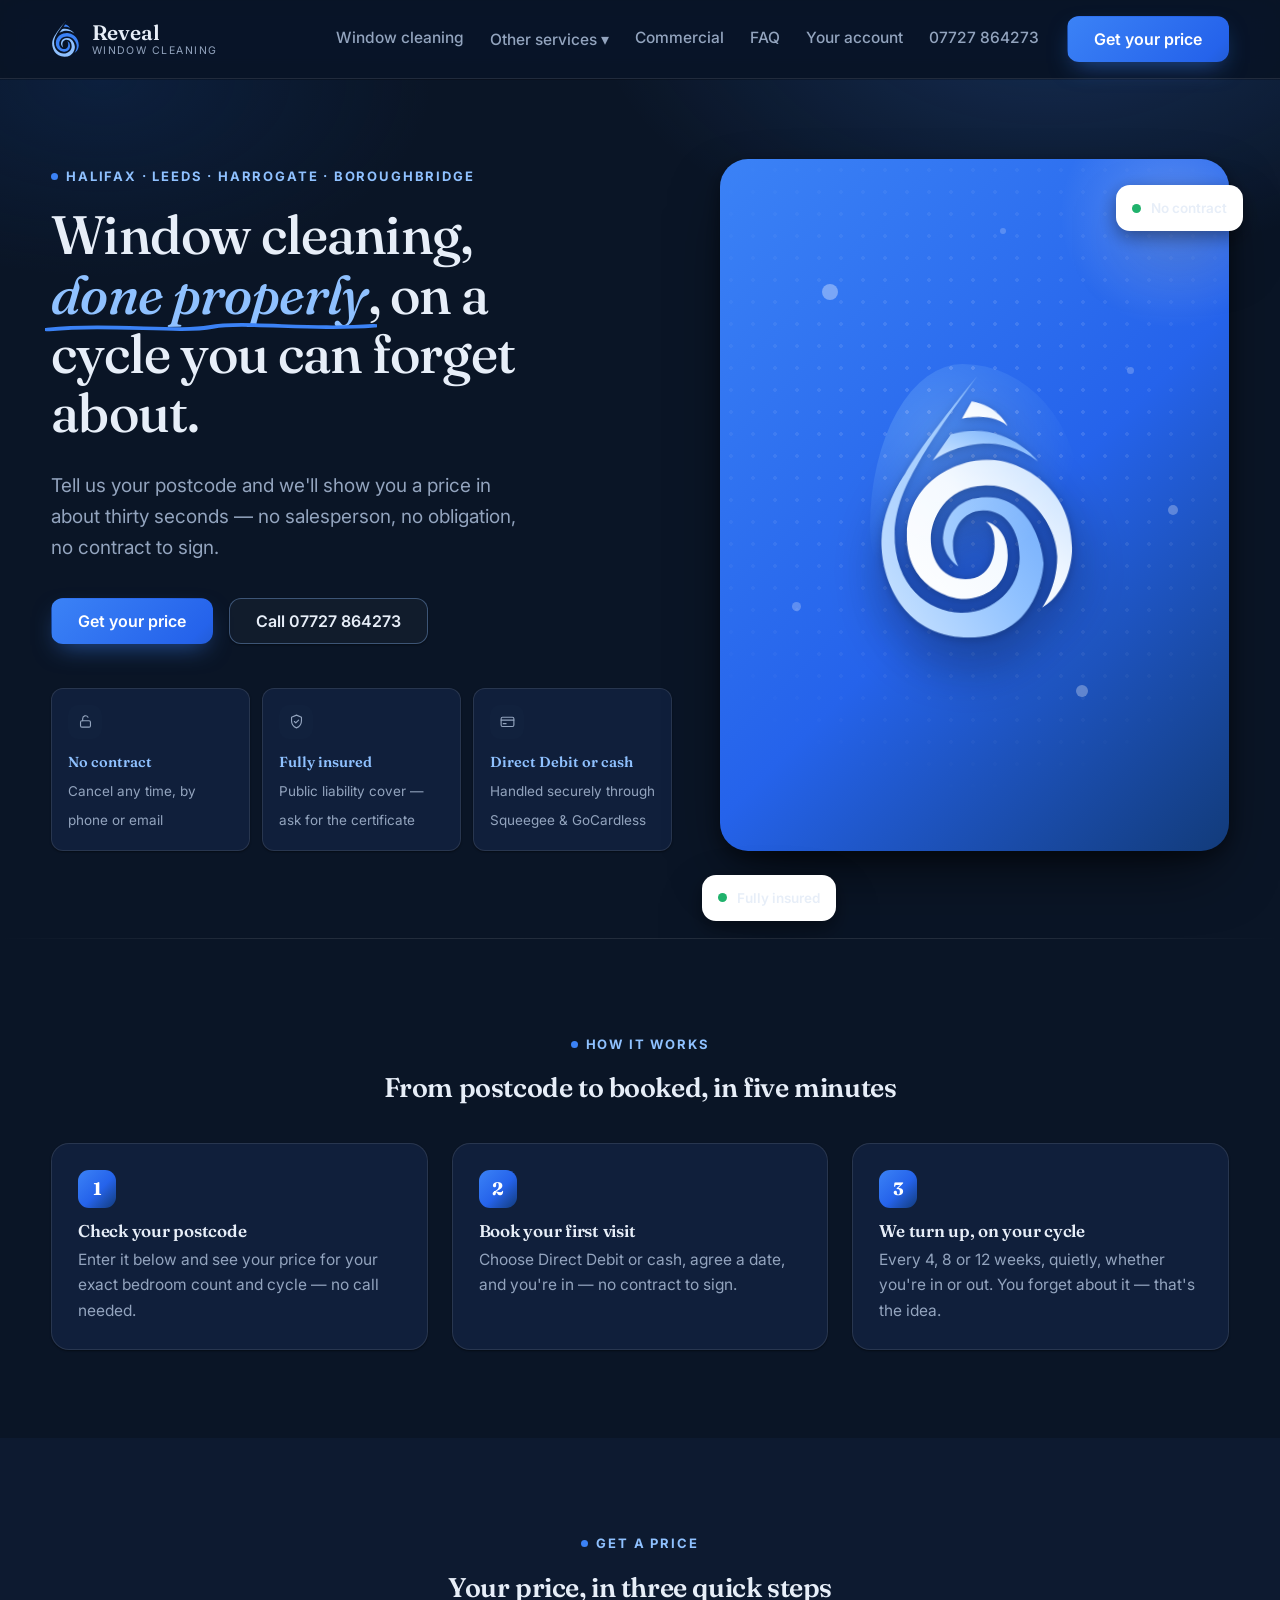
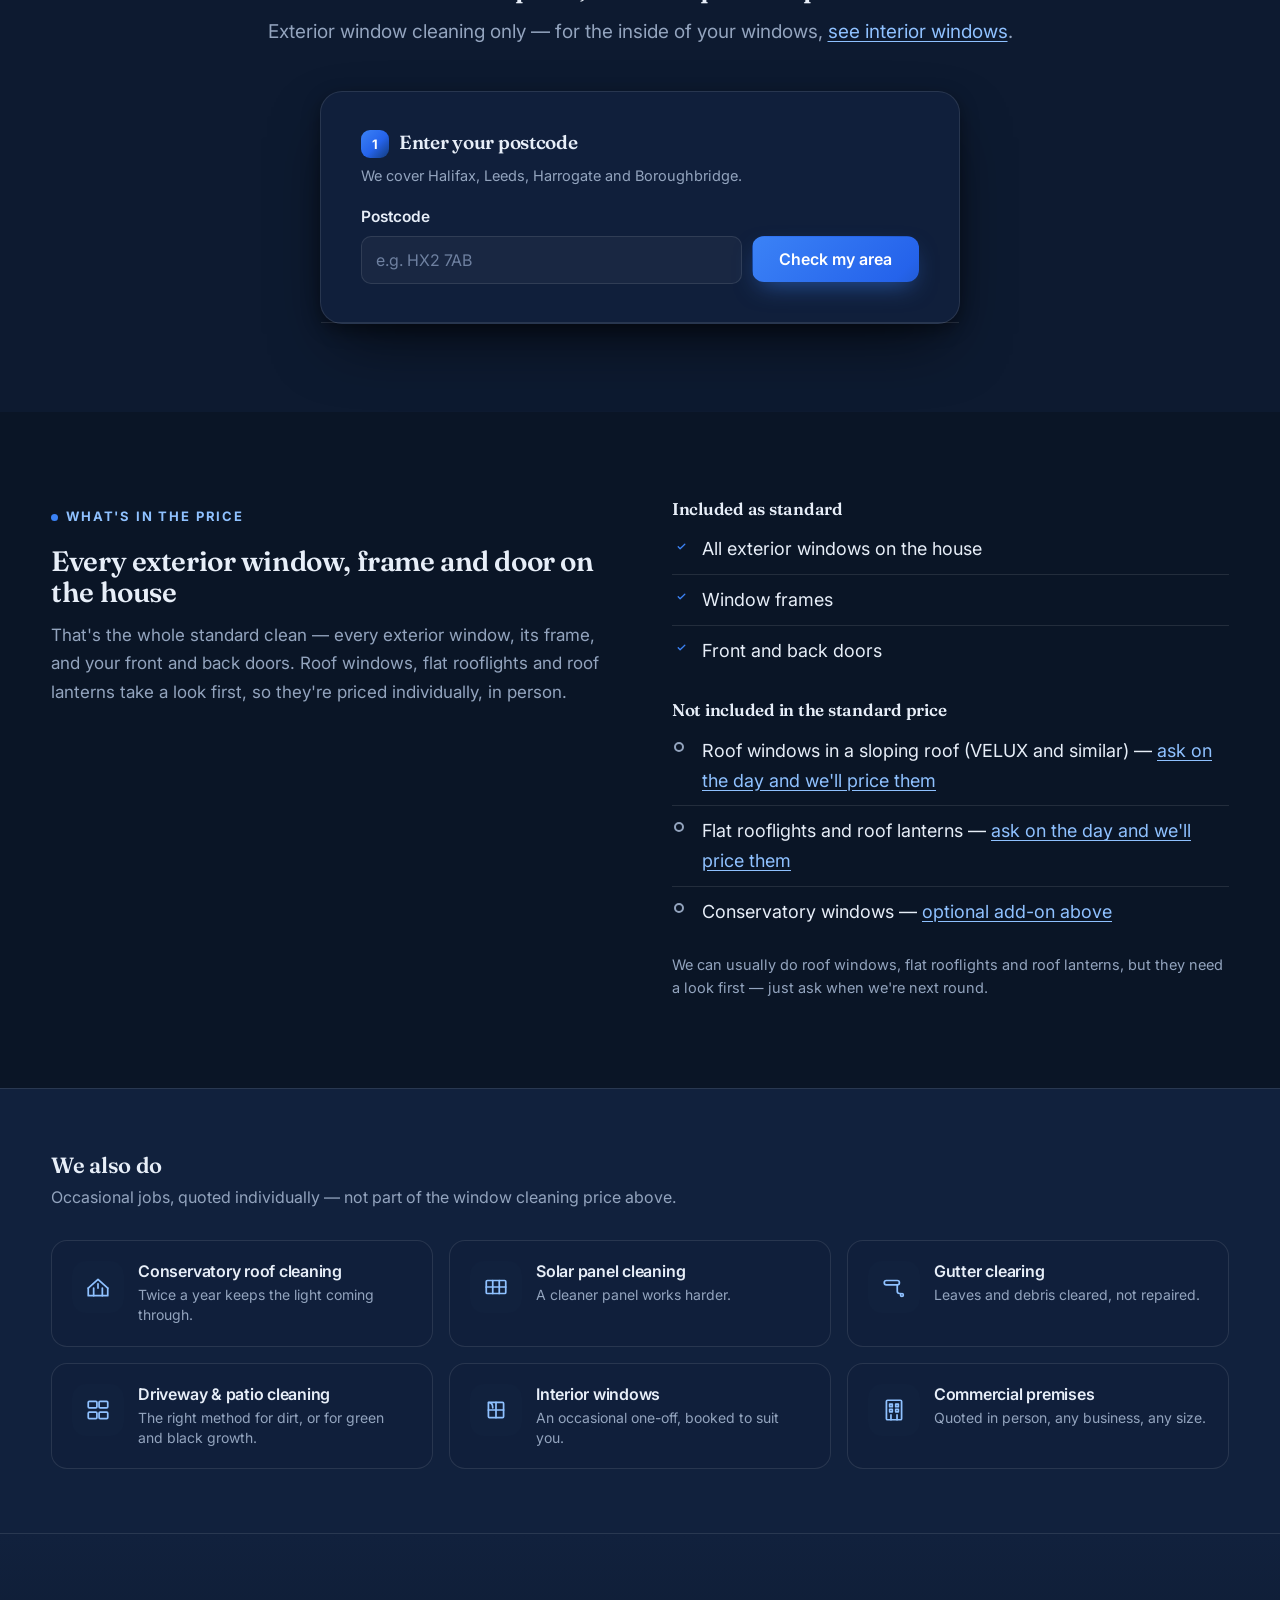
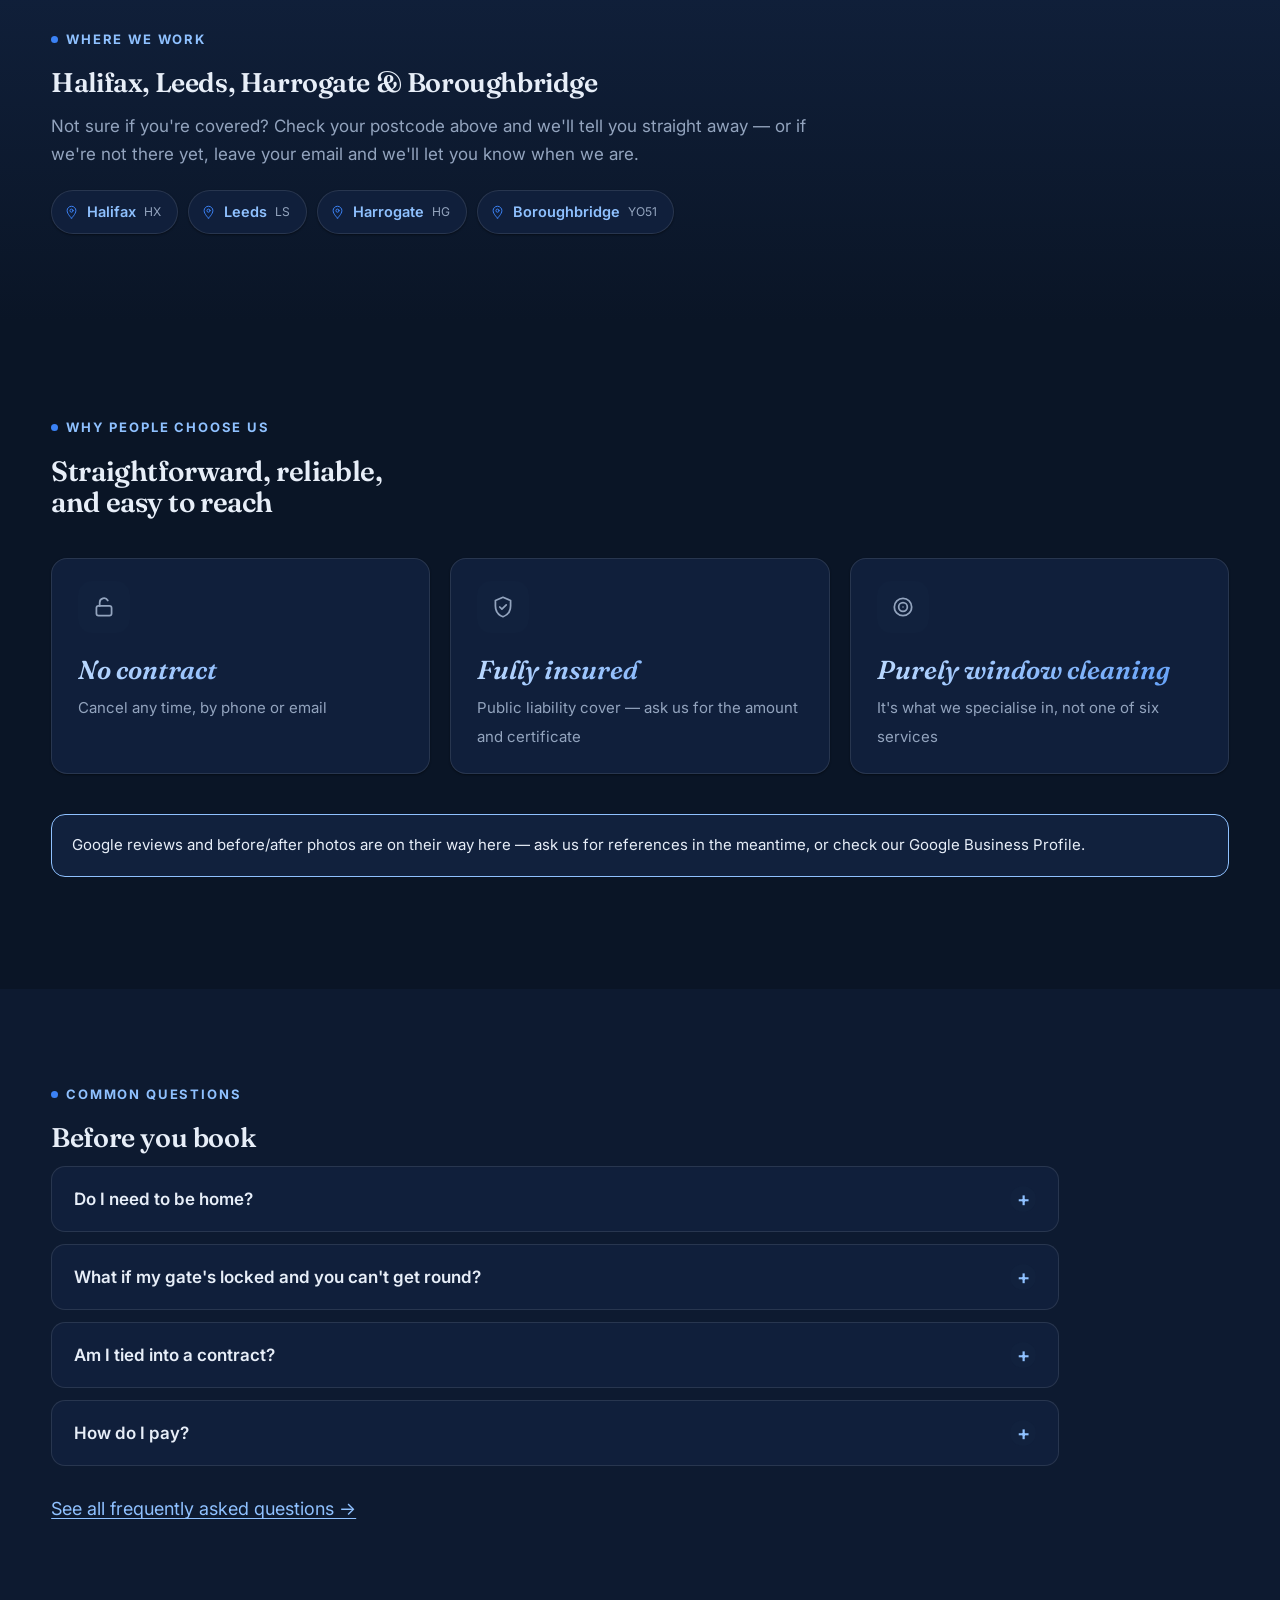
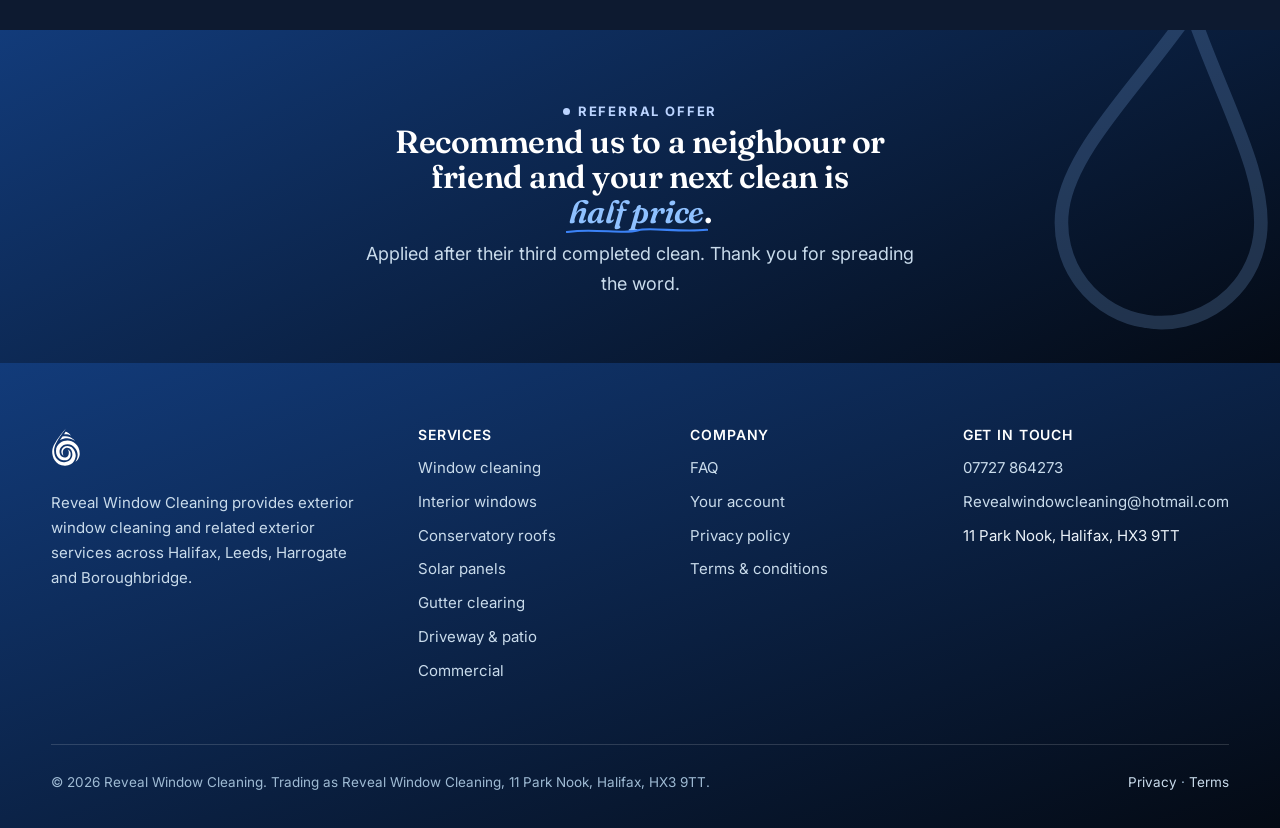
==== commit eba06440: "Decompose the logo reveal into independent shapes rising at their own pace Each of the 4 shapes maki" ====
--- a/index.html
+++ b/index.html
@@ -103,6 +103,7 @@
             <span class="flow-streak fs3"></span>
             <span class="flow-streak fs4"></span>
             <span class="flow-streak fs5"></span>
+            <span class="flow-streak fs6"></span>
           </div>
           <svg viewBox="86.47 6.07 656.27 878.67" xmlns="http://www.w3.org/2000/svg">
             <defs>
@@ -117,10 +118,10 @@
                 <stop offset="100%" stop-color="#5B9BF7"/>
               </linearGradient>
             </defs>
-            <path transform="matrix(1,0,0,-1,449.3469,500.21626)" d="M0 0C0 0 74.186-16.854 67.432-118.447 60.678-220.041-29.609-239.535-73.358-238.664-117.107-237.793-257.014-194.791-253.766-31.618-250.518 131.555-100.145 198.351 2.725 196.304 105.594 194.256 269.39 103.463 265.507-91.635 265.507-91.635 266.665-211.721 171.51-267.788 171.51-267.788 218.233-208.391 220.093-114.98 221.952-21.57 135.884 111.443 1.68 114.114-132.524 116.786-174.856 10.578-175.997-46.769-177.139-104.116-147.82-176.264-65.642-177.9 16.535-179.535 26.401-99.887 26.86-76.83 27.319-53.773 27.351-22.428 0 0" fill="url(#heroGradWhite)"/>
-            <path transform="matrix(1,0,0,-1,422.0363,30.069458)" d="M0 0C0 0-167.097-193.919-235.051-309.671-235.051-309.671-307.051-405.826-309.311-519.337-311.57-632.849-242.594-822.299-32.421-826.483 177.753-830.667 204.694-636.028 205.382-601.442 206.07-566.857 172.214-395.848 29.438-393.006-113.339-390.164-108.927-525.1-108.927-525.1-108.927-525.1-109.37-573.988-58.85-609.194-58.85-609.194-78.398-581.008-77.515-536.667-76.633-492.327-48.84-433.145 19.74-434.51 88.32-435.875 133.813-497.699 132.012-588.153 130.212-678.608 50.075-752.717-52.204-750.681-154.482-748.645-269.905-664.137-266.48-492.096-266.48-492.096-268.344-413.115-215.082-317.995-161.82-222.876-142.603-190.758 0 0" fill="url(#heroGradPale)"/>
-            <path transform="matrix(1,0,0,-1,276.7582,300.42274)" d="M0 0C0 0 170.687 119.164 337.417-15.309 337.417-15.309 237.504 126.578 59.581 83.123Z" fill="url(#heroGradPale)"/>
-            <path transform="matrix(1,0,0,-1,372.3002,167.74018)" d="M0 0C0 0 94.37 18.888 146.946-30.249 146.946-30.249 113.356 39.276 31.7 55.11Z" fill="url(#heroGradWhite)"/>
+            <path class="lp-ring" transform="matrix(1,0,0,-1,449.3469,500.21626)" d="M0 0C0 0 74.186-16.854 67.432-118.447 60.678-220.041-29.609-239.535-73.358-238.664-117.107-237.793-257.014-194.791-253.766-31.618-250.518 131.555-100.145 198.351 2.725 196.304 105.594 194.256 269.39 103.463 265.507-91.635 265.507-91.635 266.665-211.721 171.51-267.788 171.51-267.788 218.233-208.391 220.093-114.98 221.952-21.57 135.884 111.443 1.68 114.114-132.524 116.786-174.856 10.578-175.997-46.769-177.139-104.116-147.82-176.264-65.642-177.9 16.535-179.535 26.401-99.887 26.86-76.83 27.319-53.773 27.351-22.428 0 0" fill="url(#heroGradWhite)"/>
+            <path class="lp-tail" transform="matrix(1,0,0,-1,422.0363,30.069458)" d="M0 0C0 0-167.097-193.919-235.051-309.671-235.051-309.671-307.051-405.826-309.311-519.337-311.57-632.849-242.594-822.299-32.421-826.483 177.753-830.667 204.694-636.028 205.382-601.442 206.07-566.857 172.214-395.848 29.438-393.006-113.339-390.164-108.927-525.1-108.927-525.1-108.927-525.1-109.37-573.988-58.85-609.194-58.85-609.194-78.398-581.008-77.515-536.667-76.633-492.327-48.84-433.145 19.74-434.51 88.32-435.875 133.813-497.699 132.012-588.153 130.212-678.608 50.075-752.717-52.204-750.681-154.482-748.645-269.905-664.137-266.48-492.096-266.48-492.096-268.344-413.115-215.082-317.995-161.82-222.876-142.603-190.758 0 0" fill="url(#heroGradPale)"/>
+            <path class="lp-arc" transform="matrix(1,0,0,-1,276.7582,300.42274)" d="M0 0C0 0 170.687 119.164 337.417-15.309 337.417-15.309 237.504 126.578 59.581 83.123Z" fill="url(#heroGradPale)"/>
+            <path class="lp-tip" transform="matrix(1,0,0,-1,372.3002,167.74018)" d="M0 0C0 0 94.37 18.888 146.946-30.249 146.946-30.249 113.356 39.276 31.7 55.11Z" fill="url(#heroGradWhite)"/>
           </svg>
           <span class="gloss"></span>
         </div>
--- a/css/style.css
+++ b/css/style.css
@@ -323,16 +323,24 @@
   .hero-art .sd4{--tx:74px;--ty:12px;animation-delay:1.15s}
   .hero-art .sd5{--tx:-24px;--ty:-58px;animation-delay:1.2s}
   .hero-art .sd6{--tx:30px;--ty:52px;animation-delay:1.03s}
-  .hero-art .flow-streak{animation:streak-rise .85s cubic-bezier(.16,.84,.44,1) both}
-  .hero-art .fs1{left:calc(50% - 26px);animation-delay:1.15s}
-  .hero-art .fs2{left:calc(50% - 10px);animation-delay:1.28s}
-  .hero-art .fs3{left:calc(50% + 2px);animation-delay:1.08s}
-  .hero-art .fs4{left:calc(50% + 16px);animation-delay:1.25s}
-  .hero-art .fs5{left:calc(50% + 30px);animation-delay:1.35s}
-  .hero-art svg{animation:logo-rise-form 1.35s 1.3s cubic-bezier(.22,.7,.3,1) both}
-  .hero-art .gloss{animation:gloss-in 1s 2.35s ease-out both}
-  .hero-art .float-card.f1{animation:badge-in .6s 2.75s cubic-bezier(.16,1,.3,1) both}
-  .hero-art .float-card.f2{animation:badge-in .6s 2.95s cubic-bezier(.16,1,.3,1) both}
+  .hero-art .flow-streak{animation-timing-function:cubic-bezier(.16,.84,.44,1);animation-fill-mode:both}
+  .hero-art .fs1{left:calc(50% - 30px);animation-name:streak-rise;animation-duration:1.05s;animation-delay:1.1s}
+  .hero-art .fs2{left:calc(50% - 17px);animation-name:streak-rise;animation-duration:.7s;animation-delay:1.32s}
+  .hero-art .fs3{left:calc(50% - 4px);animation-name:streak-rise;animation-duration:1.2s;animation-delay:1.02s}
+  .hero-art .fs4{left:calc(50% + 9px);animation-name:streak-rise;animation-duration:.8s;animation-delay:1.24s}
+  .hero-art .fs5{left:calc(50% + 22px);animation-name:streak-rise;animation-duration:1.1s;animation-delay:1.15s}
+  .hero-art .fs6{left:calc(50% + 34px);animation-name:streak-rise;animation-duration:.65s;animation-delay:1.4s}
+  .hero-art svg{animation:logo-tilt-in 1.1s 1.55s cubic-bezier(.22,.7,.3,1) both}
+  /* Each shape in the mark rises on its own — different speed, different
+     moment — like separate rivulets of water climbing into place rather
+     than one uniform wipe. */
+  .hero-art .lp-tail{animation:path-rise 1.5s 1s cubic-bezier(.3,.7,.3,1) both}
+  .hero-art .lp-ring{animation:path-rise 1s 1.55s cubic-bezier(.22,.7,.3,1) both}
+  .hero-art .lp-arc{animation:path-rise .65s 1.85s cubic-bezier(.22,.7,.3,1) both}
+  .hero-art .lp-tip{animation:path-rise .55s 2.05s cubic-bezier(.22,.7,.3,1) both}
+  .hero-art .gloss{animation:gloss-in 1s 2.55s ease-out both}
+  .hero-art .float-card.f1{animation:badge-in .6s 2.95s cubic-bezier(.16,1,.3,1) both}
+  .hero-art .float-card.f2{animation:badge-in .6s 3.15s cubic-bezier(.16,1,.3,1) both}
 }
 @media (prefers-reduced-motion: reduce){
   .hero-art .splash,.hero-art .waterdrop,.hero-art .gloss{display:none}
@@ -358,10 +366,13 @@
   30%{opacity:.9}
   100%{transform:translateY(-92px) scaleY(1);opacity:0}
 }
-@keyframes logo-rise-form{
-  0%{clip-path:inset(100% -20% 0 -20%);transform:perspective(900px) rotateX(0deg) rotateY(0deg) scale(.94)}
-  65%{clip-path:inset(8% -20% 0 -20%)}
-  100%{clip-path:inset(0 -20% 0 -20%);transform:perspective(900px) rotateX(9deg) rotateY(-11deg) scale(1)}
+@keyframes logo-tilt-in{
+  0%{transform:perspective(900px) rotateX(0deg) rotateY(0deg) scale(.94)}
+  100%{transform:perspective(900px) rotateX(9deg) rotateY(-11deg) scale(1)}
+}
+@keyframes path-rise{
+  0%{clip-path:inset(100% -30% 0 -30%)}
+  100%{clip-path:inset(0 -30% 0 -30%)}
 }
 @keyframes gloss-in{from{opacity:0}to{opacity:1}}
 @keyframes badge-in{from{opacity:0;transform:translateY(8px) scale(.9)}to{opacity:1;transform:translateY(0) scale(1)}}
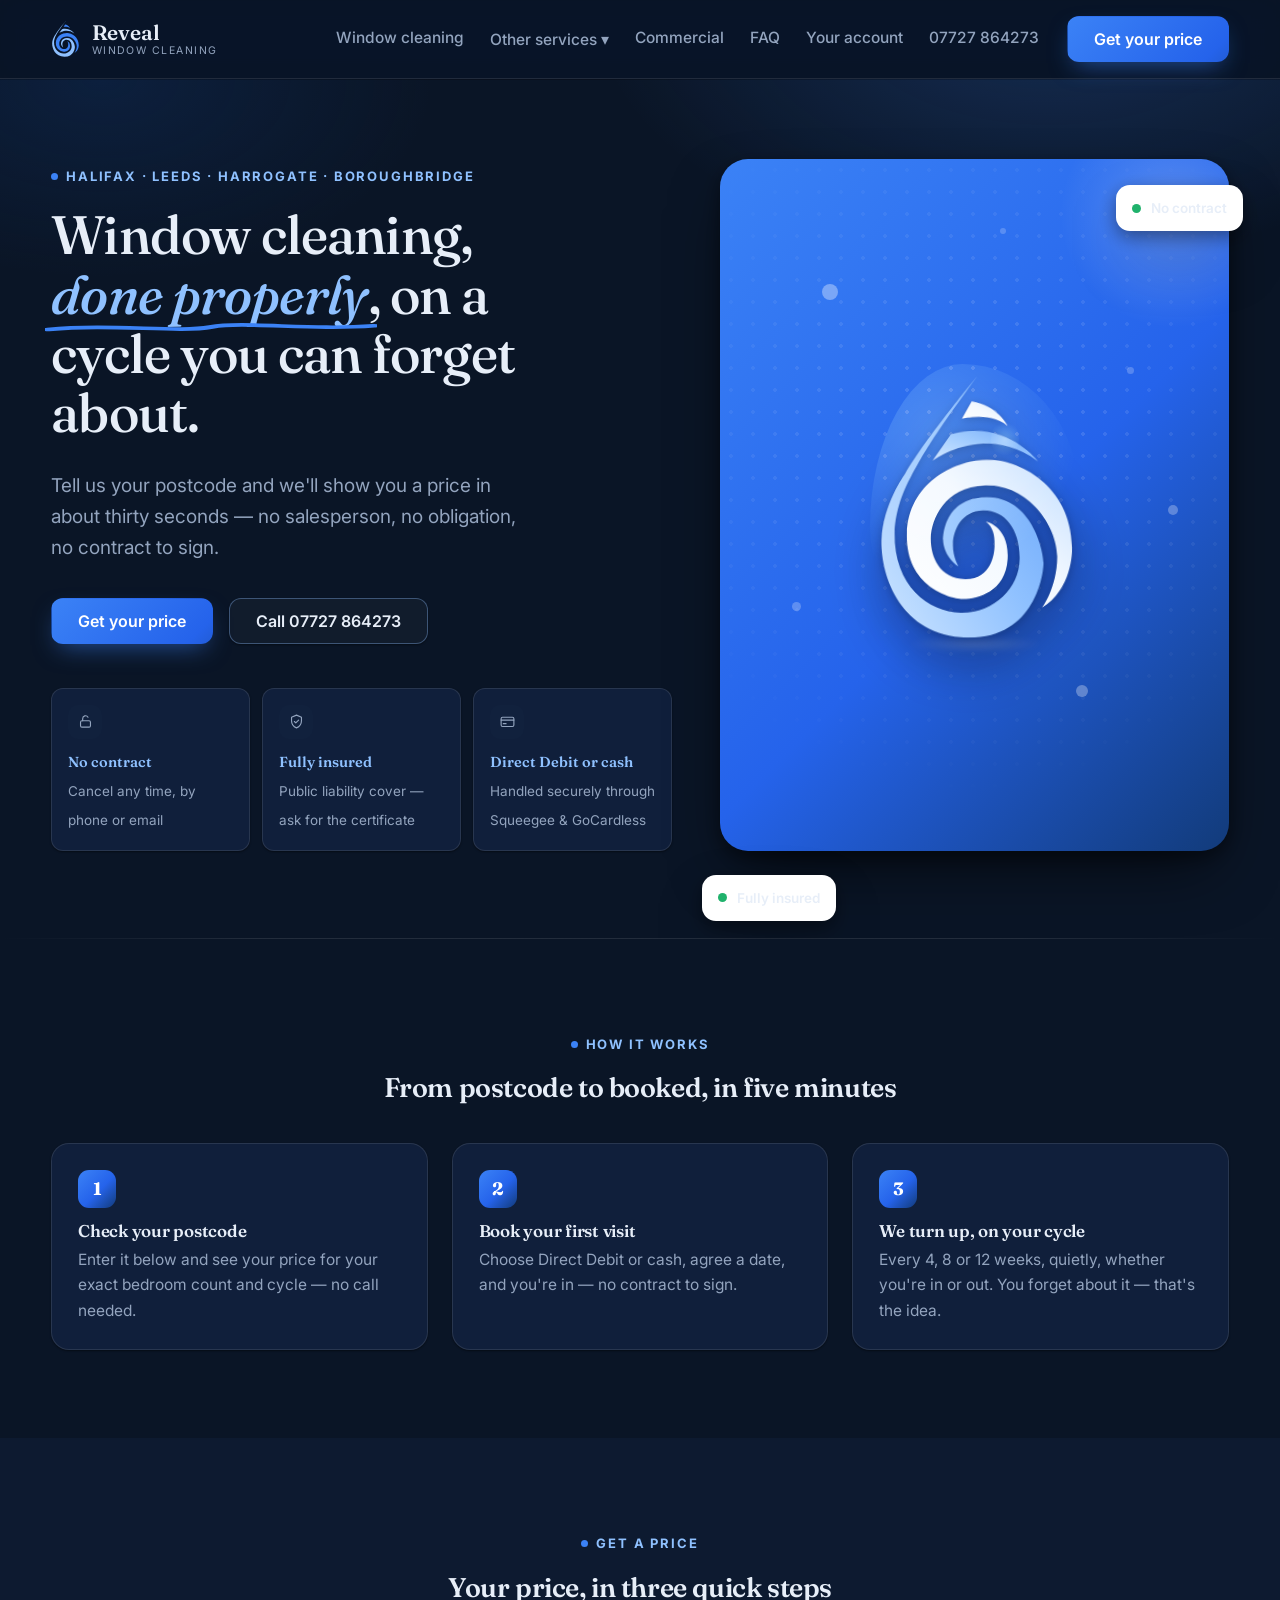
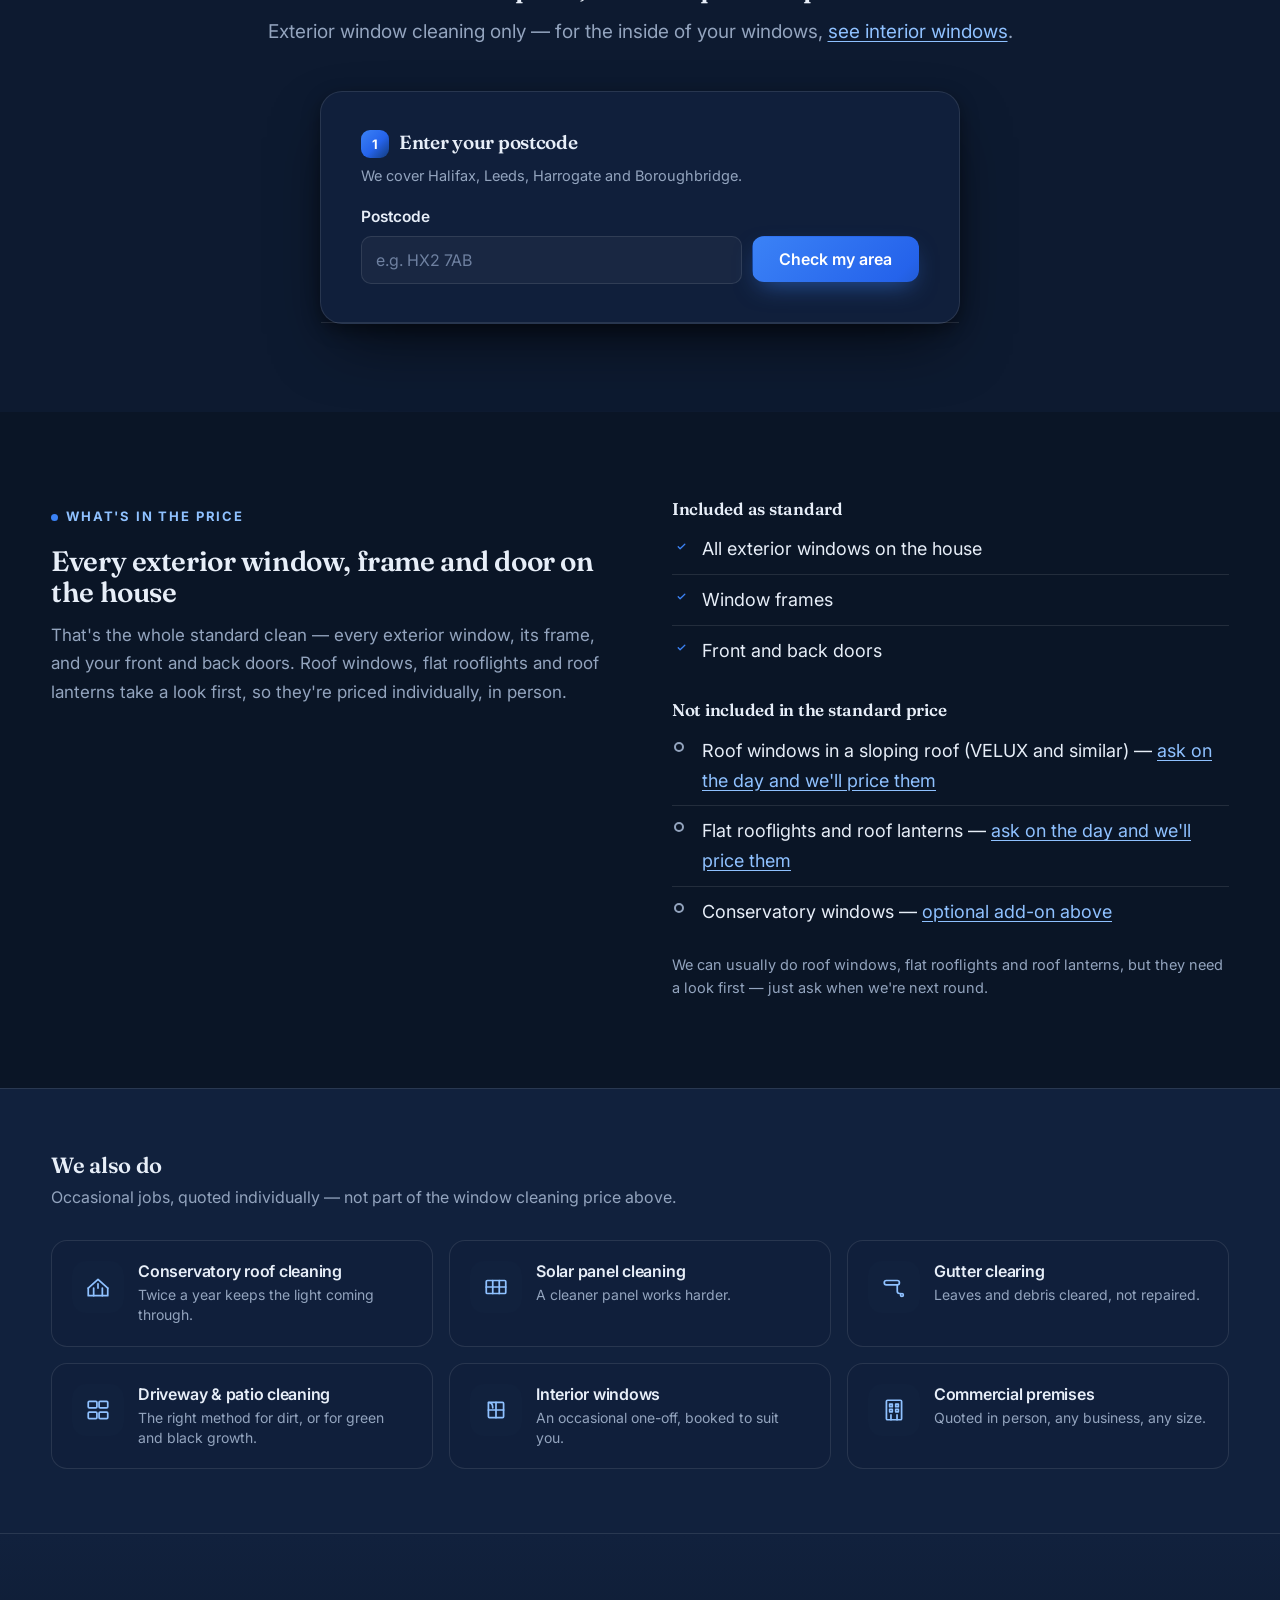
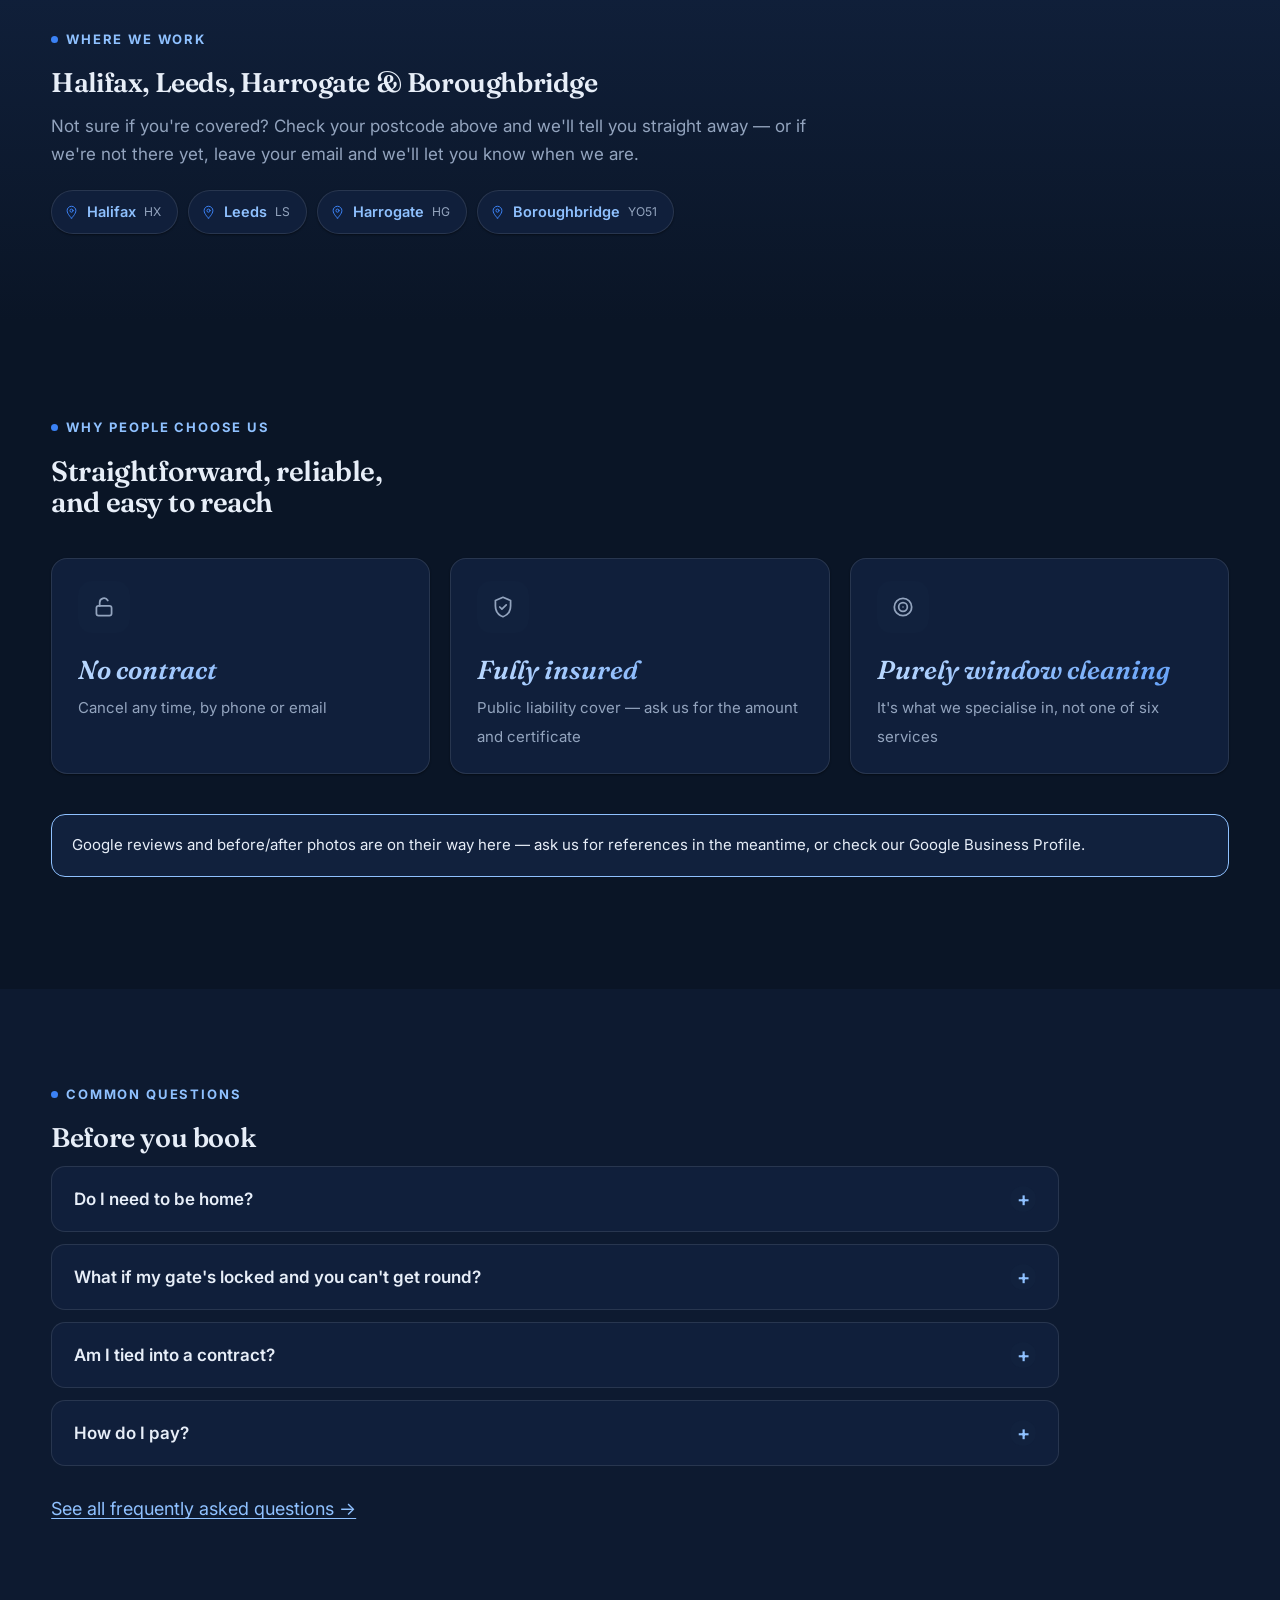
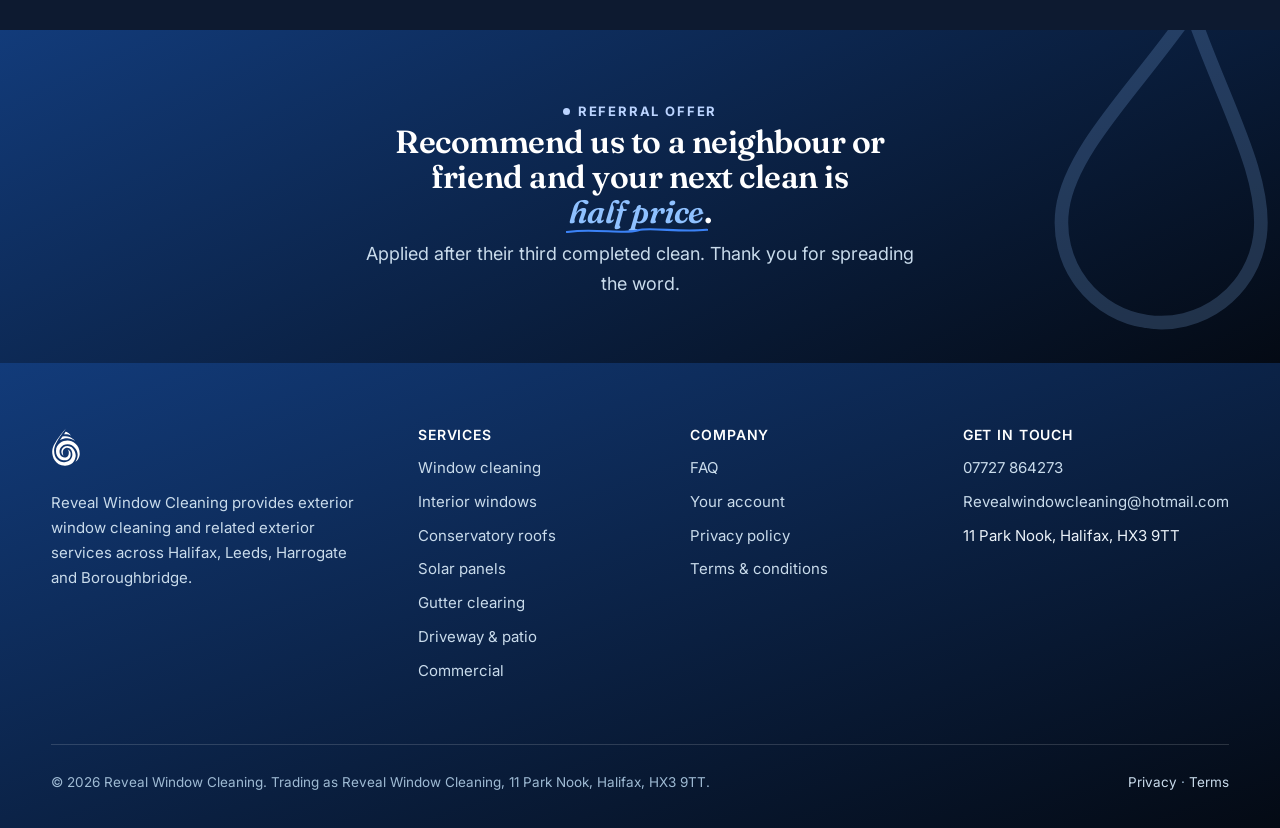
==== commit cbf2b109: "Add more detail to the hero splash/rise animation - A quick bright impact flash right as the droplet" ====
--- a/index.html
+++ b/index.html
@@ -88,22 +88,30 @@
           <span class="drip d5"></span>
           <span class="drip d6"></span>
           <span class="waterdrop"></span>
+          <span class="impact-flash"></span>
+          <span class="reflection"></span>
           <div class="splash">
             <span class="ripple r1"></span>
             <span class="ripple r2"></span>
             <span class="ripple r3"></span>
-            <span class="splash-drop sd1"></span>
-            <span class="splash-drop sd2"></span>
+            <span class="splash-drop sd1 big"></span>
+            <span class="splash-drop sd2 tiny"></span>
             <span class="splash-drop sd3"></span>
             <span class="splash-drop sd4"></span>
-            <span class="splash-drop sd5"></span>
+            <span class="splash-drop sd5 tiny"></span>
             <span class="splash-drop sd6"></span>
+            <span class="splash-drop sd7 tiny"></span>
+            <span class="splash-drop sd8"></span>
+            <span class="splash-drop sd9 tiny"></span>
+            <span class="splash-drop sd10 big"></span>
             <span class="flow-streak fs1"></span>
-            <span class="flow-streak fs2"></span>
+            <span class="flow-streak fs2 thin"></span>
             <span class="flow-streak fs3"></span>
-            <span class="flow-streak fs4"></span>
+            <span class="flow-streak fs4 thin"></span>
             <span class="flow-streak fs5"></span>
-            <span class="flow-streak fs6"></span>
+            <span class="flow-streak fs6 thick"></span>
+            <span class="flow-streak fs7 thin"></span>
+            <span class="flow-streak fs8"></span>
           </div>
           <svg viewBox="86.47 6.07 656.27 878.67" xmlns="http://www.w3.org/2000/svg">
             <defs>
--- a/css/style.css
+++ b/css/style.css
@@ -283,6 +283,18 @@
   width:15px;height:19px;border-radius:50% 50% 50% 0;
   background:#fff;opacity:0;z-index:1;
   transform:translateY(-220px) rotate(45deg);
+  box-shadow:0 -16px 12px -7px rgba(255,255,255,.4), 0 -30px 18px -11px rgba(255,255,255,.22);
+}
+.hero-art .impact-flash{
+  position:absolute;left:50%;top:50%;width:10px;height:10px;margin:-5px 0 0 -5px;
+  border-radius:50%;z-index:1;opacity:0;
+  background:radial-gradient(circle, rgba(255,255,255,.95), rgba(255,255,255,0) 70%);
+}
+.hero-art .reflection{
+  position:absolute;left:50%;top:50%;width:130px;height:14px;
+  transform:translate(-50%,132px);border-radius:50%;filter:blur(3px);
+  z-index:1;opacity:0;
+  background:radial-gradient(ellipse at center, rgba(255,255,255,.4), rgba(255,255,255,0) 75%);
 }
 .hero-art .splash{position:absolute;inset:0;display:flex;align-items:center;justify-content:center;pointer-events:none;z-index:1}
 .hero-art .ripple{
@@ -293,11 +305,15 @@
   position:absolute;width:9px;height:9px;border-radius:50%;
   background:#fff;opacity:0;
 }
+.hero-art .splash-drop.tiny{width:5px;height:5px}
+.hero-art .splash-drop.big{width:12px;height:12px}
 .hero-art .flow-streak{
   position:absolute;bottom:50%;width:3px;height:46px;border-radius:3px;
   background:linear-gradient(to top, rgba(255,255,255,.85), rgba(255,255,255,0));
   opacity:0;transform-origin:bottom center;
 }
+.hero-art .flow-streak.thin{width:2px;height:34px}
+.hero-art .flow-streak.thick{width:4px;height:56px}
 .hero-art svg{
   position:relative;width:56%;max-width:210px;height:auto;z-index:2;
   transform-style:preserve-3d;
@@ -309,9 +325,14 @@
   background:radial-gradient(circle at 32% 24%, rgba(255,255,255,.55), rgba(255,255,255,0) 55%);
   mix-blend-mode:soft-light;opacity:0;
 }
+.hero-art .gloss::after{
+  content:"";position:absolute;width:13%;height:13%;top:20%;left:58%;border-radius:50%;
+  background:radial-gradient(circle, rgba(255,255,255,.95), rgba(255,255,255,0) 72%);
+}
 @media (prefers-reduced-motion: no-preference){
   .hero-art .panel{animation:panel-in .85s cubic-bezier(.16,1,.3,1) both}
   .hero-art .waterdrop{animation:drop-fall .92s .24s cubic-bezier(.55,0,.85,.35) both}
+  .hero-art .impact-flash{animation:impact-flash .5s 1.06s ease-out both}
   .hero-art .ripple{animation:ripple-out 1.3s cubic-bezier(.16,.84,.44,1) both}
   .hero-art .r1{animation-delay:1.1s}
   .hero-art .r2{animation-delay:1.25s}
@@ -323,13 +344,20 @@
   .hero-art .sd4{--tx:74px;--ty:12px;animation-delay:1.15s}
   .hero-art .sd5{--tx:-24px;--ty:-58px;animation-delay:1.2s}
   .hero-art .sd6{--tx:30px;--ty:52px;animation-delay:1.03s}
+  .hero-art .sd7{--tx:-45px;--ty:46px;animation-delay:1.18s}
+  .hero-art .sd8{--tx:14px;--ty:-74px;animation-delay:1.09s}
+  .hero-art .sd9{--tx:-92px;--ty:-8px;animation-delay:1.27s}
+  .hero-art .sd10{--tx:88px;--ty:-16px;animation-delay:1.01s}
   .hero-art .flow-streak{animation-timing-function:cubic-bezier(.16,.84,.44,1);animation-fill-mode:both}
-  .hero-art .fs1{left:calc(50% - 30px);animation-name:streak-rise;animation-duration:1.05s;animation-delay:1.1s}
-  .hero-art .fs2{left:calc(50% - 17px);animation-name:streak-rise;animation-duration:.7s;animation-delay:1.32s}
-  .hero-art .fs3{left:calc(50% - 4px);animation-name:streak-rise;animation-duration:1.2s;animation-delay:1.02s}
-  .hero-art .fs4{left:calc(50% + 9px);animation-name:streak-rise;animation-duration:.8s;animation-delay:1.24s}
-  .hero-art .fs5{left:calc(50% + 22px);animation-name:streak-rise;animation-duration:1.1s;animation-delay:1.15s}
-  .hero-art .fs6{left:calc(50% + 34px);animation-name:streak-rise;animation-duration:.65s;animation-delay:1.4s}
+  .hero-art .fs1{left:calc(50% - 34px);animation-name:streak-rise;animation-duration:1.05s;animation-delay:1.1s}
+  .hero-art .fs2{left:calc(50% - 22px);animation-name:streak-rise;animation-duration:.7s;animation-delay:1.32s}
+  .hero-art .fs3{left:calc(50% - 11px);animation-name:streak-rise;animation-duration:1.2s;animation-delay:1.02s}
+  .hero-art .fs4{left:calc(50% - 1px);animation-name:streak-rise;animation-duration:.55s;animation-delay:1.38s}
+  .hero-art .fs5{left:calc(50% + 10px);animation-name:streak-rise;animation-duration:.8s;animation-delay:1.24s}
+  .hero-art .fs6{left:calc(50% + 21px);animation-name:streak-rise;animation-duration:1.1s;animation-delay:1.15s}
+  .hero-art .fs7{left:calc(50% + 31px);animation-name:streak-rise;animation-duration:.65s;animation-delay:1.4s}
+  .hero-art .fs8{left:calc(50% + 41px);animation-name:streak-rise;animation-duration:.95s;animation-delay:1.2s}
+  .hero-art .reflection{animation:reflection-in 1.3s 2.15s ease-out both}
   .hero-art svg{animation:logo-tilt-in 1.1s 1.55s cubic-bezier(.22,.7,.3,1) both}
   /* Each shape in the mark rises on its own — different speed, different
      moment — like separate rivulets of water climbing into place rather
@@ -343,7 +371,8 @@
   .hero-art .float-card.f2{animation:badge-in .6s 3.15s cubic-bezier(.16,1,.3,1) both}
 }
 @media (prefers-reduced-motion: reduce){
-  .hero-art .splash,.hero-art .waterdrop,.hero-art .gloss{display:none}
+  .hero-art .splash,.hero-art .waterdrop,.hero-art .gloss,
+  .hero-art .impact-flash,.hero-art .reflection{display:none}
   .hero-art svg{transform:perspective(900px) rotateX(9deg) rotateY(-11deg)}
 }
 @keyframes panel-in{from{opacity:0;transform:scale(.93) translateY(14px)}to{opacity:1;transform:scale(1) translateY(0)}}
@@ -375,6 +404,12 @@
   100%{clip-path:inset(0 -30% 0 -30%)}
 }
 @keyframes gloss-in{from{opacity:0}to{opacity:1}}
+@keyframes impact-flash{
+  0%{transform:scale(.3);opacity:0}
+  35%{transform:scale(3.2);opacity:.9}
+  100%{transform:scale(5.5);opacity:0}
+}
+@keyframes reflection-in{from{opacity:0}to{opacity:.55}}
 @keyframes badge-in{from{opacity:0;transform:translateY(8px) scale(.9)}to{opacity:1;transform:translateY(0) scale(1)}}
 
 /* ---------- generic content sections ---------- */
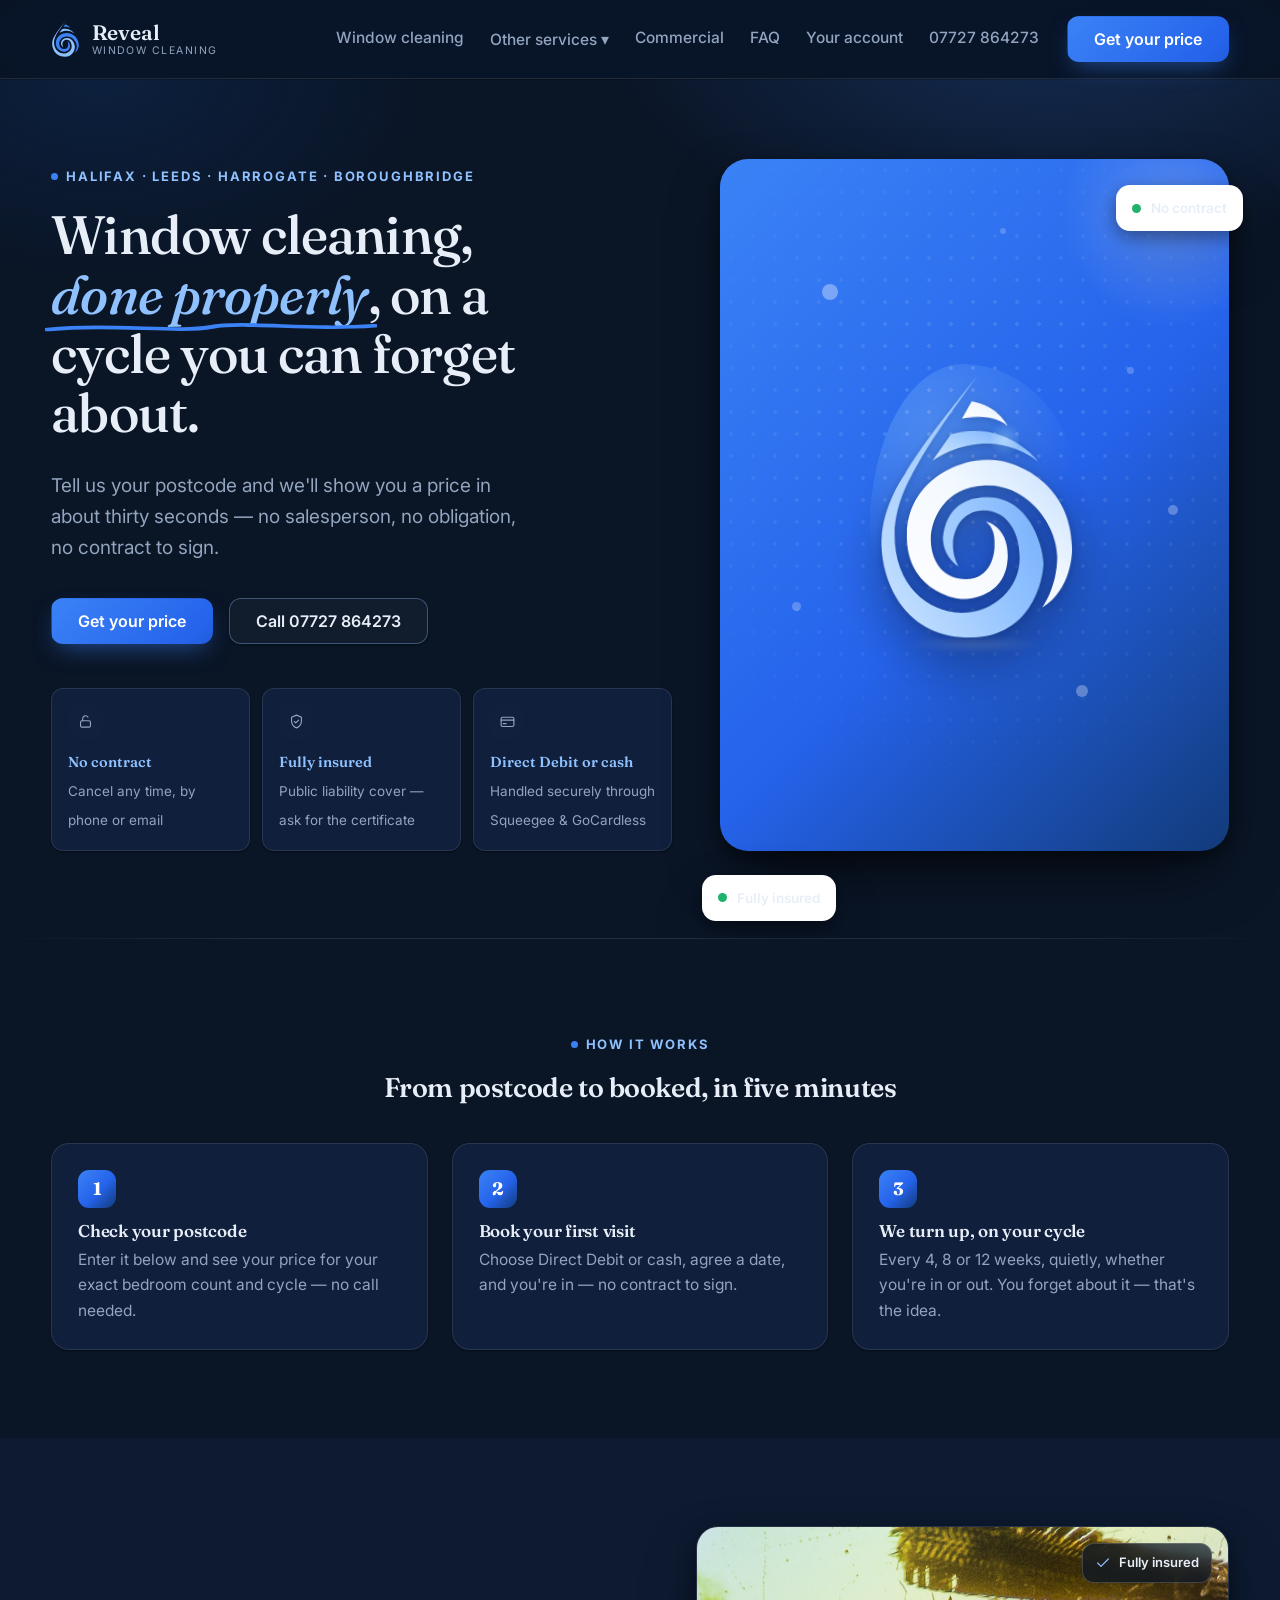
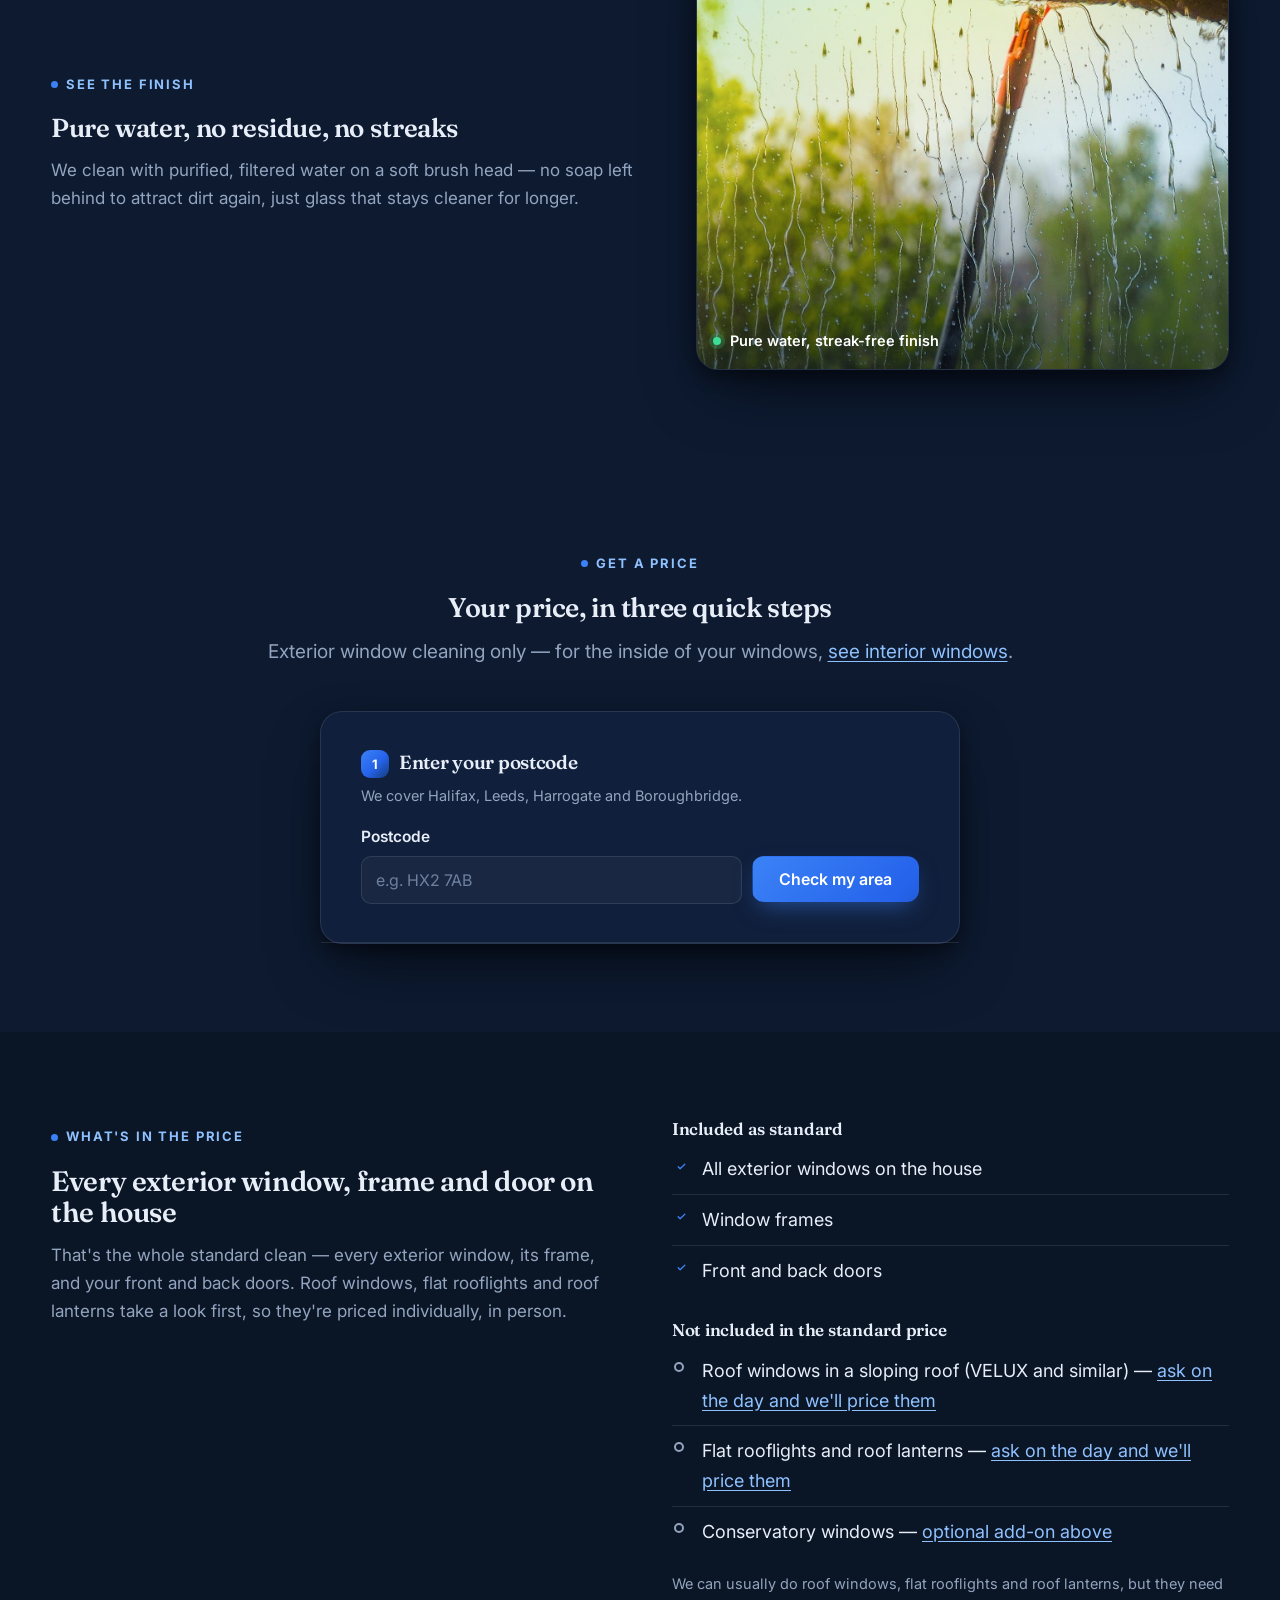
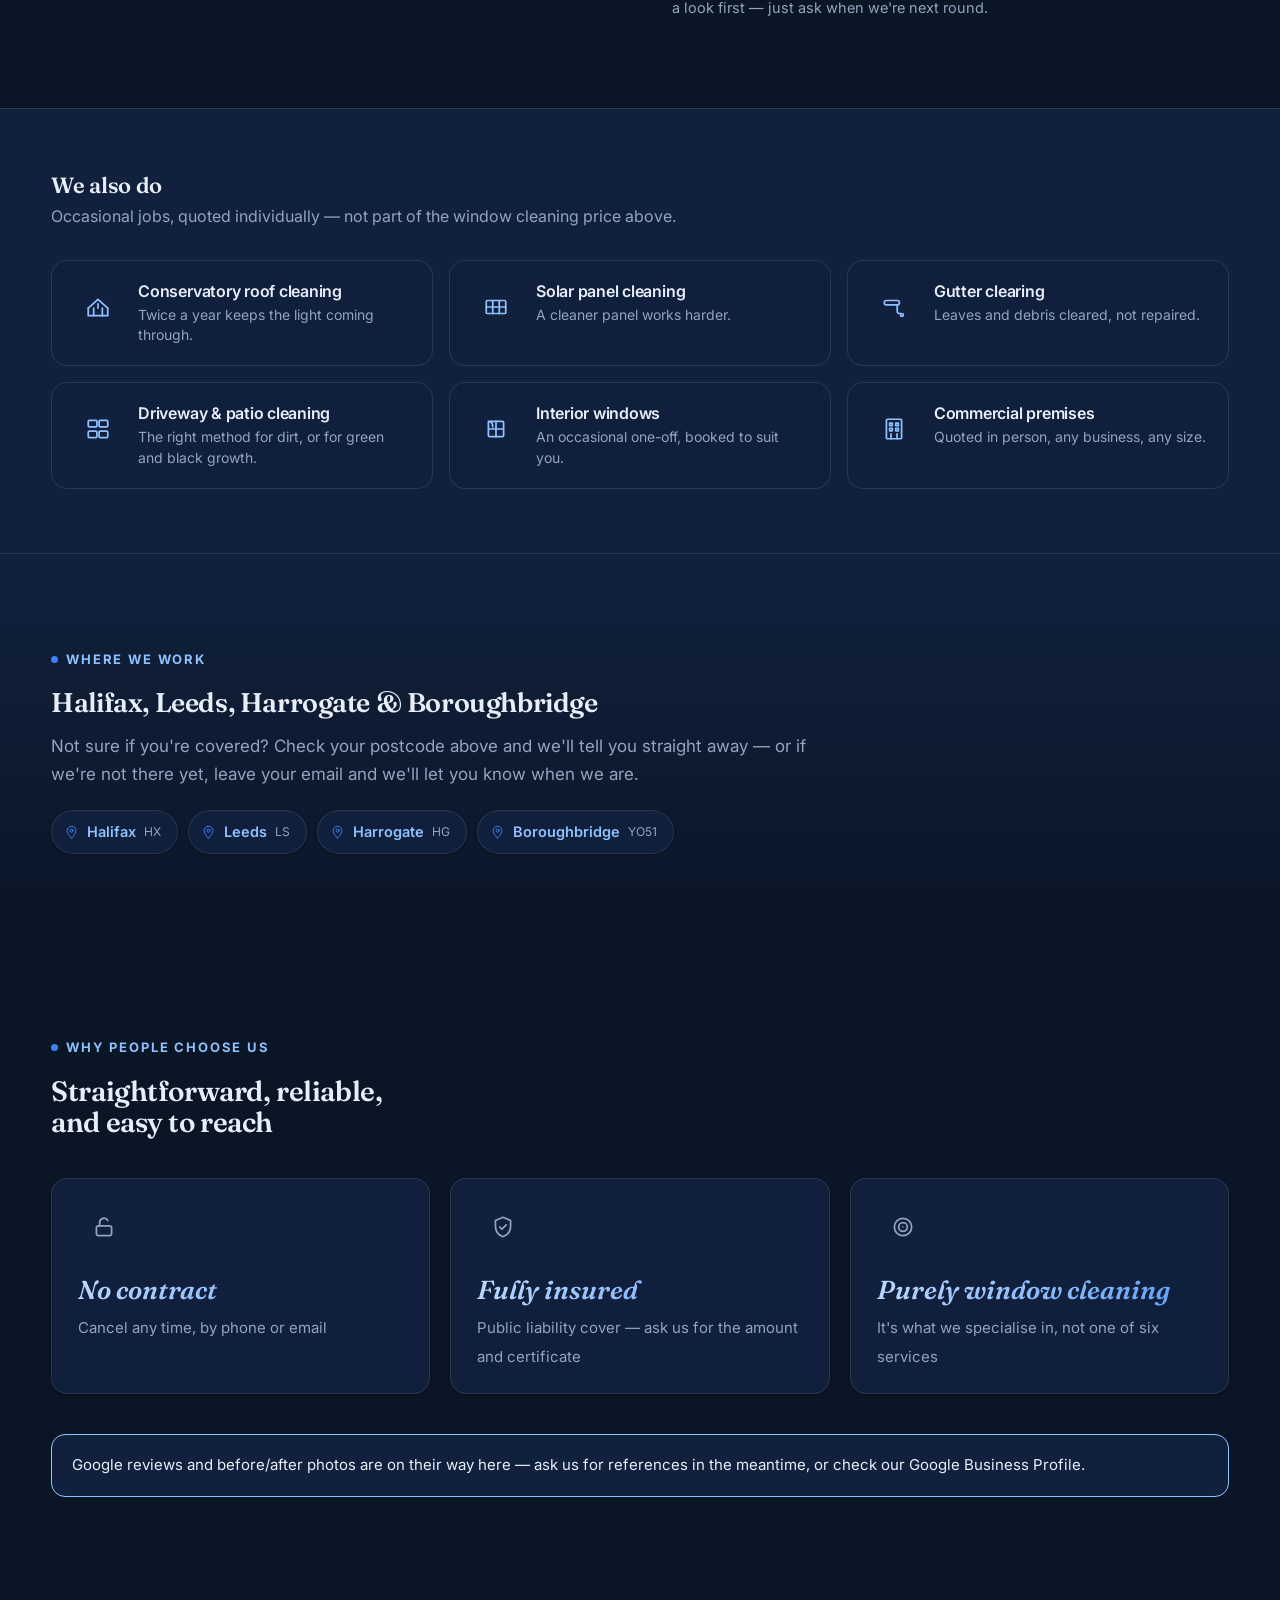
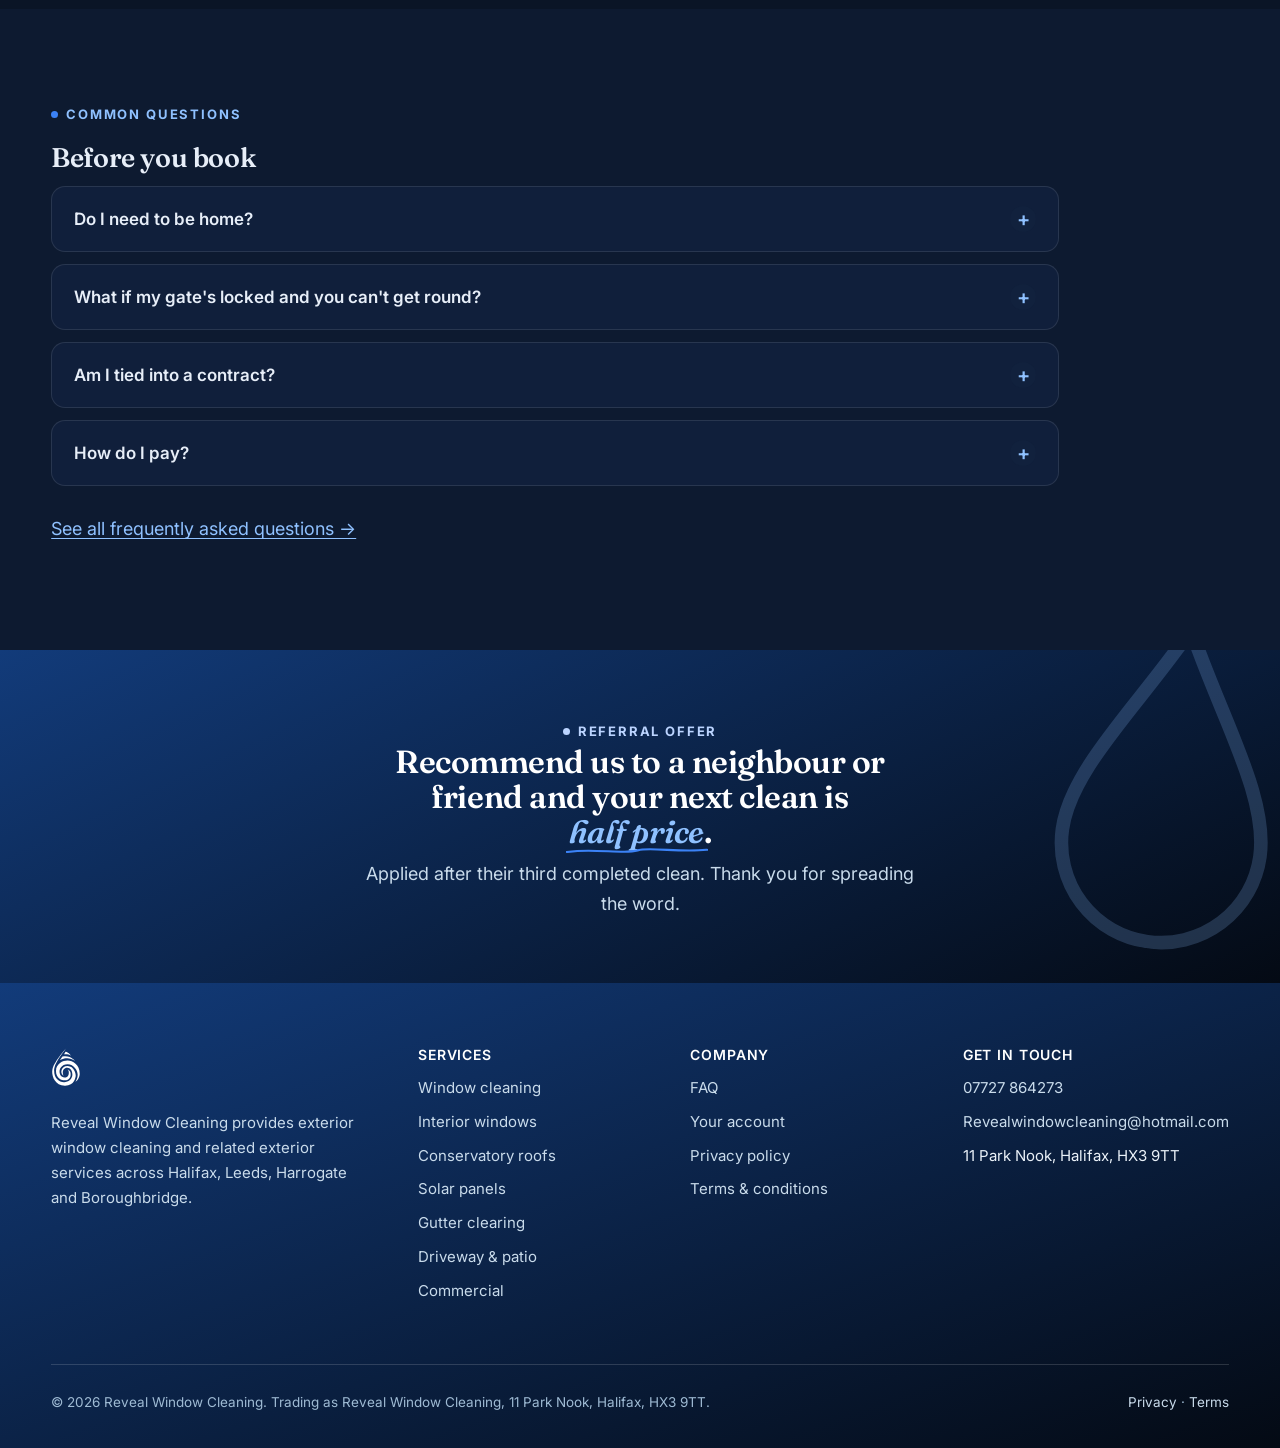
==== commit bceebcd8: "Reshuffle service photos: commercial <-> interior, add home page photo - commercial.html: restored t" ====
--- a/index.html
+++ b/index.html
@@ -166,6 +166,21 @@
     </div>
   </section>
 
+  <section class="bg-stone">
+    <div class="wrap hero-split">
+      <div>
+        <p class="eyebrow">See the finish</p>
+        <h2 style="font-size:26px">Pure water, no residue, no streaks</h2>
+        <p class="lede" style="font-size:17px;margin-top:14px">We clean with purified, filtered water on a soft brush head — no soap left behind to attract dirt again, just glass that stays cleaner for longer.</p>
+      </div>
+      <div class="hero-photo">
+        <img src="assets/photos/window-cleaning.jpg" alt="A window being rinsed clean with a soft water-fed brush, water running off streak-free" width="1279" height="1066" loading="lazy">
+        <span class="badge"><svg viewBox="0 0 24 24" fill="none" stroke="currentColor" stroke-width="1.8" stroke-linecap="round" stroke-linejoin="round"><path d="M20 6 9 17l-5-5"/></svg>Fully insured</span>
+        <span class="tag"><span class="dot"></span>Pure water, streak-free finish</span>
+      </div>
+    </div>
+  </section>
+
   <!-- ================= QUOTE CALCULATOR ================= -->
   <section id="quote" class="bg-stone">
     <div class="wrap">
--- a/css/style.css
+++ b/css/style.css
@@ -609,6 +609,33 @@
 .page-hero h1{font-size:clamp(30px,4.6vw,46px);max-width:20ch}
 .page-hero .lede{margin-top:16px;max-width:44ch}
 
+.wrap.hero-split{display:grid;grid-template-columns:1.05fr .95fr;gap:56px;align-items:center}
+@media(max-width:900px){.wrap.hero-split{grid-template-columns:1fr;gap:34px}}
+.hero-photo{
+  position:relative;isolation:isolate;border-radius:22px;overflow:hidden;
+  border:1px solid var(--line);box-shadow:var(--shadow-lg);aspect-ratio:6/5;
+}
+.hero-photo img{width:100%;height:100%;object-fit:cover;display:block}
+.hero-photo::after{
+  content:"";position:absolute;inset:0;pointer-events:none;
+  background:
+    linear-gradient(180deg,rgba(4,10,20,0) 50%,rgba(4,10,20,.6) 100%),
+    linear-gradient(135deg,rgba(59,130,246,.22),transparent 45%);
+}
+.hero-photo .tag{
+  position:absolute;left:16px;bottom:16px;right:16px;z-index:2;
+  display:flex;align-items:center;gap:9px;color:#fff;font-size:14.5px;font-weight:600;
+}
+.hero-photo .tag .dot{width:8px;height:8px;border-radius:50%;background:#3DDC97;flex:none;box-shadow:0 0 0 4px rgba(61,220,151,.2)}
+.hero-photo .badge{
+  position:absolute;top:16px;right:16px;z-index:2;
+  background:rgba(10,21,38,.72);backdrop-filter:blur(6px);border:1px solid rgba(255,255,255,.18);
+  border-radius:12px;padding:8px 12px;display:flex;align-items:center;gap:8px;
+  font-size:13px;font-weight:600;color:var(--ink);
+}
+.hero-photo .badge svg{width:16px;height:16px;color:var(--pale);flex:none}
+@media(max-width:900px){.hero-photo{aspect-ratio:16/10}}
+
 .steps-3{display:grid;grid-template-columns:repeat(3,1fr);gap:24px;margin-top:40px}
 @media(max-width:760px){.steps-3{grid-template-columns:1fr}}
 .steps-3 .step{background:var(--card);border:1px solid var(--line);border-radius:18px;padding:26px;box-shadow:var(--shadow-sm)}
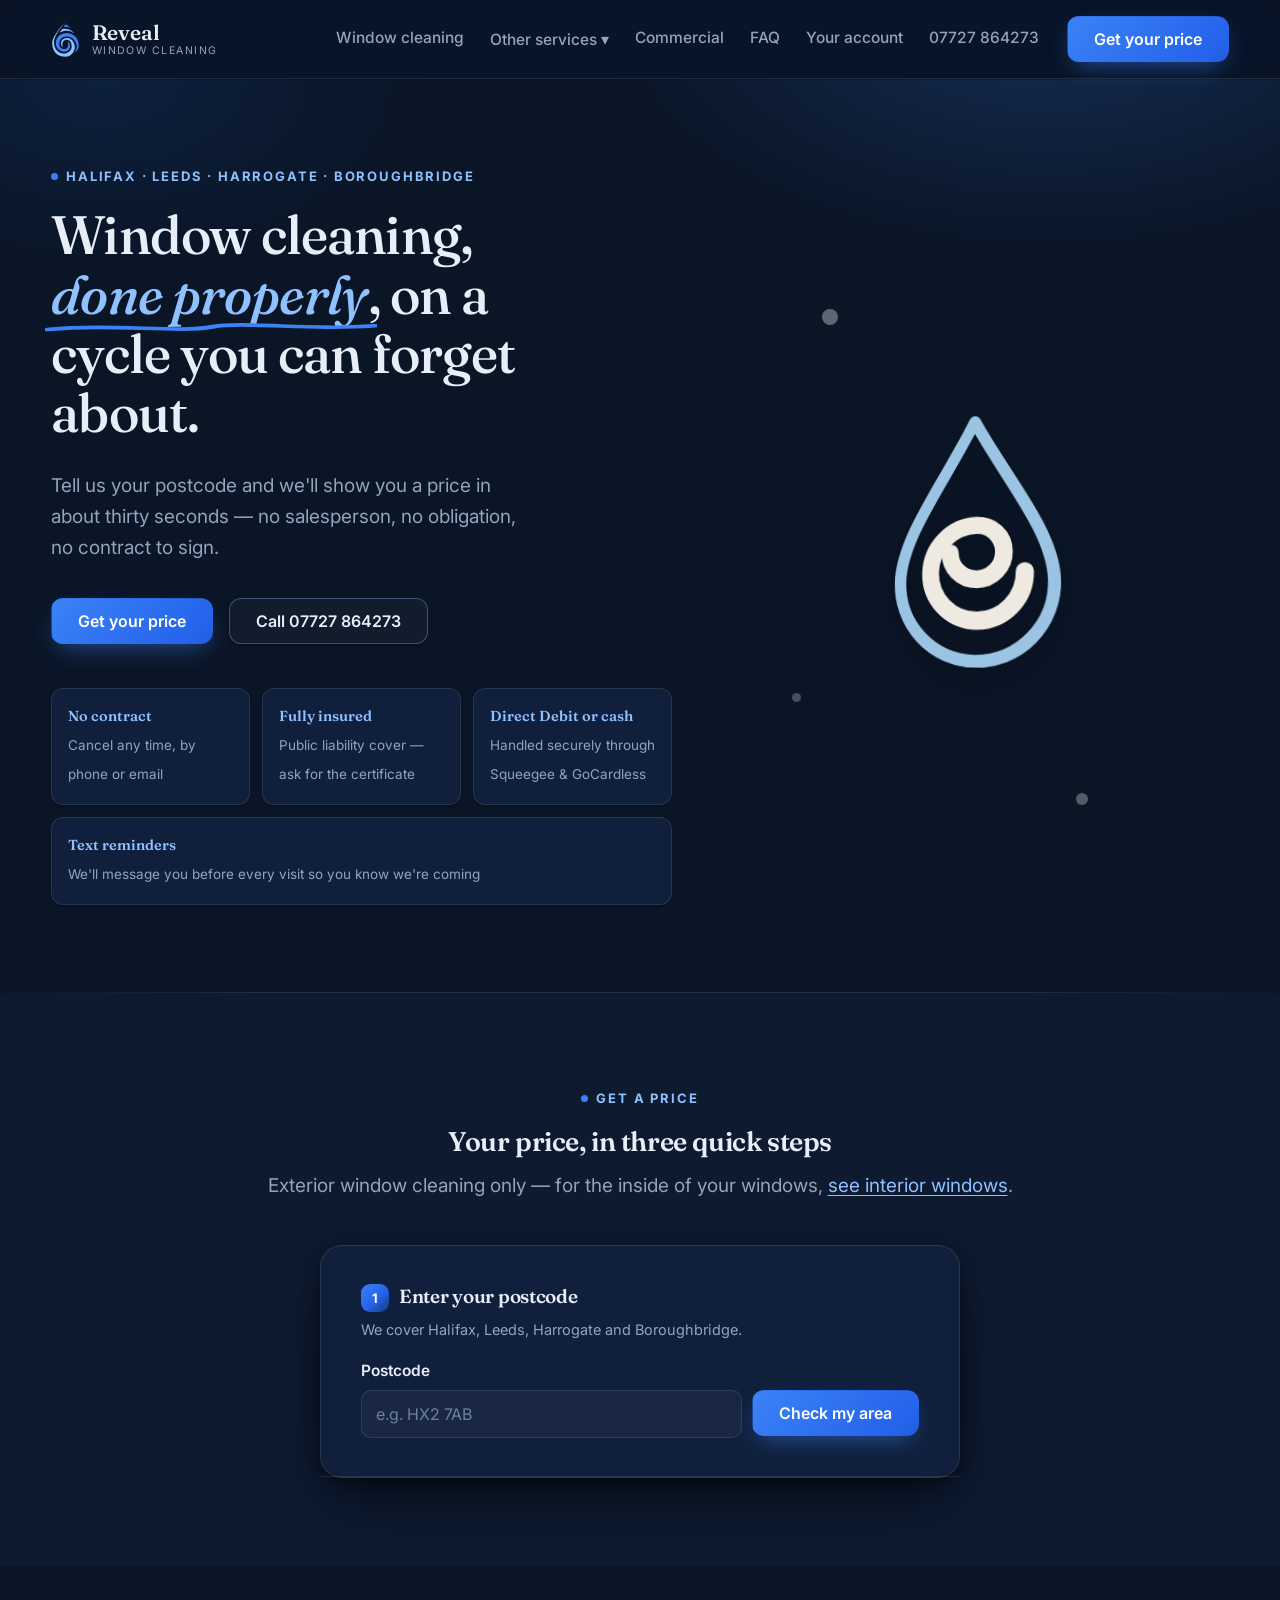
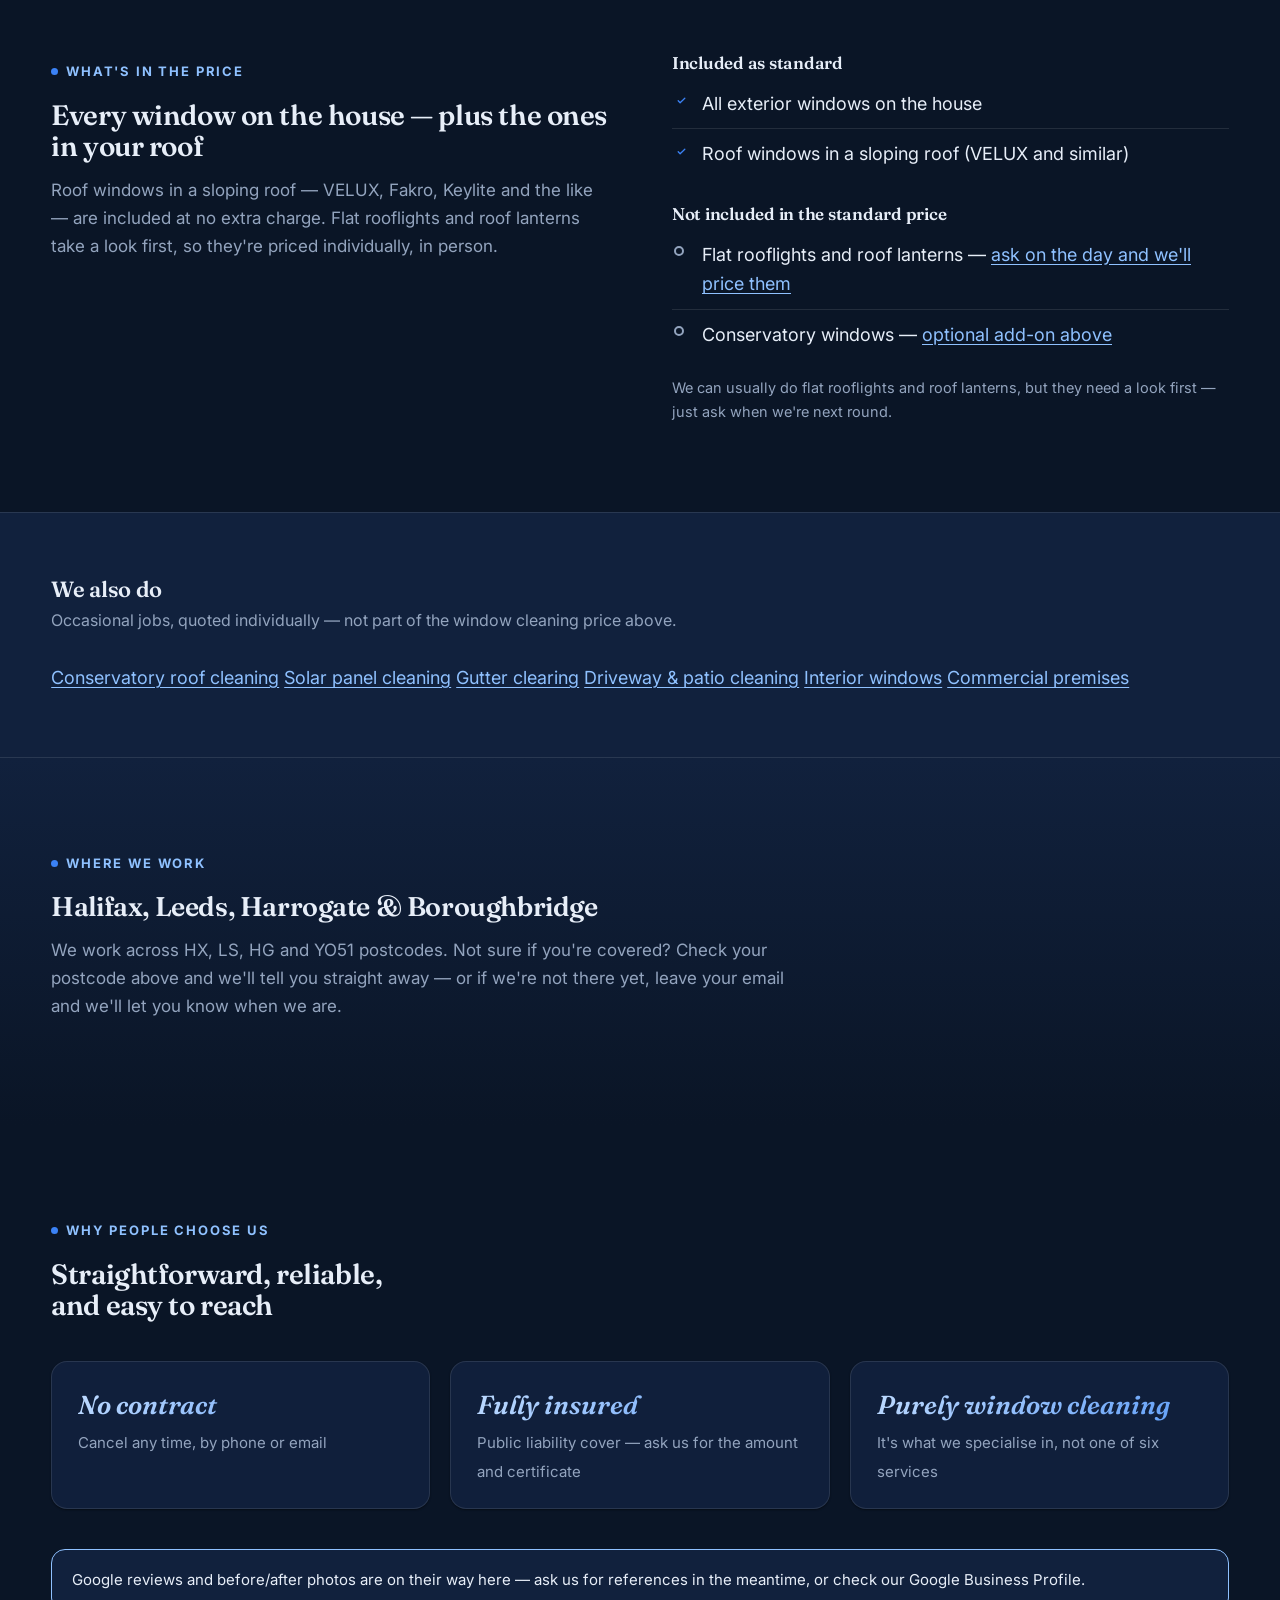
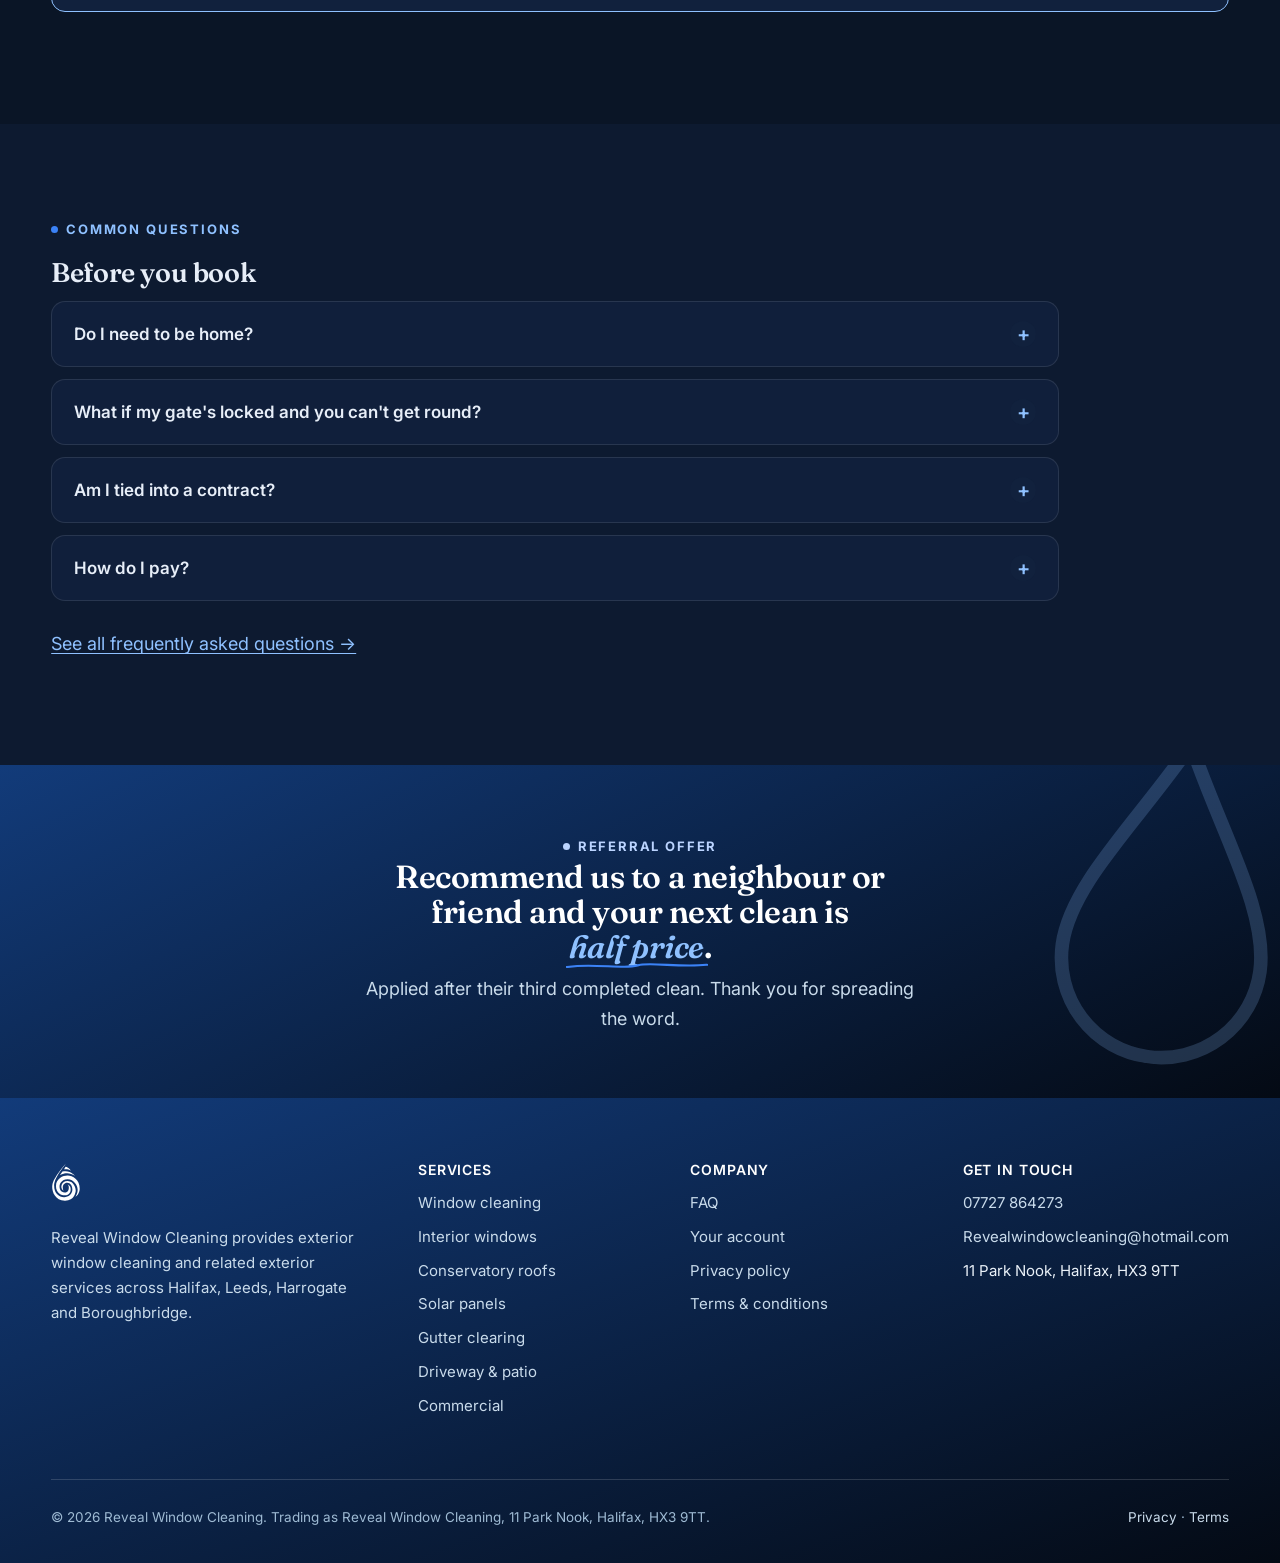
==== commit 5df2f97c: "Wire real form submission, fix Squeegee integration assumptions, add trust copy - Add js/site-config" ====
--- a/index.html
+++ b/index.html
@@ -44,11 +44,11 @@
       <div class="dropdown nav-hide">
         <button type="button" aria-haspopup="true" aria-expanded="false" id="otherServicesBtn">Other services ▾</button>
         <ul aria-label="Other services">
-          <li><a href="services/conservatory-roof.html"><span class="icon-tile sm" aria-hidden="true"><svg viewBox="0 0 24 24" fill="none" stroke="currentColor" stroke-width="1.6" stroke-linecap="round" stroke-linejoin="round"><path d="M3 13 L12 5 L21 13"/><path d="M3 13 V20 H21 V13"/><line x1="8" y1="13" x2="8" y2="20"/><line x1="16" y1="13" x2="16" y2="20"/><line x1="12" y1="9" x2="12" y2="13"/></svg></span>Conservatory roof cleaning</a></li>
-          <li><a href="services/solar-panels.html"><span class="icon-tile sm" aria-hidden="true"><svg viewBox="0 0 24 24" fill="none" stroke="currentColor" stroke-width="1.6" stroke-linecap="round" stroke-linejoin="round"><rect x="3" y="6" width="18" height="12" rx="1"/><line x1="9" y1="6" x2="9" y2="18"/><line x1="15" y1="6" x2="15" y2="18"/><line x1="3" y1="12" x2="21" y2="12"/></svg></span>Solar panel cleaning</a></li>
-          <li><a href="services/gutter-clearing.html"><span class="icon-tile sm" aria-hidden="true"><svg viewBox="0 0 24 24" fill="none" stroke="currentColor" stroke-width="1.6" stroke-linecap="round" stroke-linejoin="round"><rect x="3" y="6" width="14" height="4" rx="2"/><path d="M15 10v6a2 2 0 0 0 2 2h1"/><circle cx="19.3" cy="19.3" r="1.3"/></svg></span>Gutter clearing</a></li>
-          <li><a href="services/driveway-patio.html"><span class="icon-tile sm" aria-hidden="true"><svg viewBox="0 0 24 24" fill="none" stroke="currentColor" stroke-width="1.6" stroke-linecap="round" stroke-linejoin="round"><rect x="3" y="4" width="8" height="6" rx="1"/><rect x="13" y="4" width="8" height="6" rx="1"/><rect x="3" y="14" width="8" height="6" rx="1"/><rect x="13" y="14" width="8" height="6" rx="1"/></svg></span>Driveway &amp; patio cleaning</a></li>
-          <li><a href="services/interior-windows.html"><span class="icon-tile sm" aria-hidden="true"><svg viewBox="0 0 24 24" fill="none" stroke="currentColor" stroke-width="1.6" stroke-linecap="round" stroke-linejoin="round"><rect x="5" y="5" width="14" height="14" rx="1"/><line x1="12" y1="5" x2="12" y2="19"/><line x1="5" y1="12" x2="19" y2="12"/><path d="M5 5q4 0 4 5"/></svg></span>Interior windows</a></li>
+          <li><a href="services/conservatory-roof.html">Conservatory roof cleaning</a></li>
+          <li><a href="services/solar-panels.html">Solar panel cleaning</a></li>
+          <li><a href="services/gutter-clearing.html">Gutter clearing</a></li>
+          <li><a href="services/driveway-patio.html">Driveway &amp; patio cleaning</a></li>
+          <li><a href="services/interior-windows.html">Interior windows</a></li>
         </ul>
       </div>
       <a href="commercial.html" class="nav-hide">Commercial</a>
@@ -74,109 +74,20 @@
           <a href="tel:07727864273" class="btn btn-outline">Call 07727 864273</a>
         </div>
         <div class="hero-facts">
-          <div><span class="icon-tile sm" aria-hidden="true"><svg viewBox="0 0 24 24" fill="none" stroke="currentColor" stroke-width="1.6" stroke-linecap="round" stroke-linejoin="round"><rect x="5" y="11" width="14" height="9" rx="2"/><path d="M8 11V8a4 4 0 0 1 7.5-2"/></svg></span><b>No contract</b><span>Cancel any time, by phone or email</span></div>
-          <div><span class="icon-tile sm" aria-hidden="true"><svg viewBox="0 0 24 24" fill="none" stroke="currentColor" stroke-width="1.6" stroke-linecap="round" stroke-linejoin="round"><path d="M12 3 L19 6 V11 C19 16 16 19.5 12 21 C8 19.5 5 16 5 11 V6 Z"/><path d="M9 12 l2 2 l4 -4"/></svg></span><b>Fully insured</b><span>Public liability cover — ask for the certificate</span></div>
-          <div><span class="icon-tile sm" aria-hidden="true"><svg viewBox="0 0 24 24" fill="none" stroke="currentColor" stroke-width="1.6" stroke-linecap="round" stroke-linejoin="round"><rect x="3" y="6" width="18" height="13" rx="2"/><line x1="3" y1="10" x2="21" y2="10"/><line x1="6" y1="15" x2="10" y2="15"/></svg></span><b>Direct Debit or cash</b><span>Handled securely through Squeegee &amp; GoCardless</span></div>
+          <div><b>No contract</b><span>Cancel any time, by phone or email</span></div>
+          <div><b>Fully insured</b><span>Public liability cover — ask for the certificate</span></div>
+          <div><b>Direct Debit or cash</b><span>Handled securely through Squeegee &amp; GoCardless</span></div>
+          <div><b>Text reminders</b><span>We'll message you before every visit so you know we're coming</span></div>
         </div>
       </div>
       <div class="hero-art" aria-hidden="true">
-        <div class="panel">
-          <span class="drip d1"></span>
-          <span class="drip d2"></span>
-          <span class="drip d3"></span>
-          <span class="drip d4"></span>
-          <span class="drip d5"></span>
-          <span class="drip d6"></span>
-          <span class="waterdrop"></span>
-          <span class="impact-flash"></span>
-          <span class="reflection"></span>
-          <div class="splash">
-            <span class="ripple r1"></span>
-            <span class="ripple r2"></span>
-            <span class="ripple r3"></span>
-            <span class="splash-drop sd1 big"></span>
-            <span class="splash-drop sd2 tiny"></span>
-            <span class="splash-drop sd3"></span>
-            <span class="splash-drop sd4"></span>
-            <span class="splash-drop sd5 tiny"></span>
-            <span class="splash-drop sd6"></span>
-            <span class="splash-drop sd7 tiny"></span>
-            <span class="splash-drop sd8"></span>
-            <span class="splash-drop sd9 tiny"></span>
-            <span class="splash-drop sd10 big"></span>
-            <span class="flow-streak fs1"></span>
-            <span class="flow-streak fs2 thin"></span>
-            <span class="flow-streak fs3"></span>
-            <span class="flow-streak fs4 thin"></span>
-            <span class="flow-streak fs5"></span>
-            <span class="flow-streak fs6 thick"></span>
-            <span class="flow-streak fs7 thin"></span>
-            <span class="flow-streak fs8"></span>
-          </div>
-          <svg viewBox="86.47 6.07 656.27 878.67" xmlns="http://www.w3.org/2000/svg">
-            <defs>
-              <linearGradient id="heroGradWhite" x1="0%" y1="0%" x2="100%" y2="100%">
-                <stop offset="0%" stop-color="#FFFFFF"/>
-                <stop offset="55%" stop-color="#F2F8FF"/>
-                <stop offset="100%" stop-color="#BFDCFF"/>
-              </linearGradient>
-              <linearGradient id="heroGradPale" x1="0%" y1="0%" x2="100%" y2="100%">
-                <stop offset="0%" stop-color="#CFE6FF"/>
-                <stop offset="50%" stop-color="#8FC1FF"/>
-                <stop offset="100%" stop-color="#5B9BF7"/>
-              </linearGradient>
-            </defs>
-            <path class="lp-ring" transform="matrix(1,0,0,-1,449.3469,500.21626)" d="M0 0C0 0 74.186-16.854 67.432-118.447 60.678-220.041-29.609-239.535-73.358-238.664-117.107-237.793-257.014-194.791-253.766-31.618-250.518 131.555-100.145 198.351 2.725 196.304 105.594 194.256 269.39 103.463 265.507-91.635 265.507-91.635 266.665-211.721 171.51-267.788 171.51-267.788 218.233-208.391 220.093-114.98 221.952-21.57 135.884 111.443 1.68 114.114-132.524 116.786-174.856 10.578-175.997-46.769-177.139-104.116-147.82-176.264-65.642-177.9 16.535-179.535 26.401-99.887 26.86-76.83 27.319-53.773 27.351-22.428 0 0" fill="url(#heroGradWhite)"/>
-            <path class="lp-tail" transform="matrix(1,0,0,-1,422.0363,30.069458)" d="M0 0C0 0-167.097-193.919-235.051-309.671-235.051-309.671-307.051-405.826-309.311-519.337-311.57-632.849-242.594-822.299-32.421-826.483 177.753-830.667 204.694-636.028 205.382-601.442 206.07-566.857 172.214-395.848 29.438-393.006-113.339-390.164-108.927-525.1-108.927-525.1-108.927-525.1-109.37-573.988-58.85-609.194-58.85-609.194-78.398-581.008-77.515-536.667-76.633-492.327-48.84-433.145 19.74-434.51 88.32-435.875 133.813-497.699 132.012-588.153 130.212-678.608 50.075-752.717-52.204-750.681-154.482-748.645-269.905-664.137-266.48-492.096-266.48-492.096-268.344-413.115-215.082-317.995-161.82-222.876-142.603-190.758 0 0" fill="url(#heroGradPale)"/>
-            <path class="lp-arc" transform="matrix(1,0,0,-1,276.7582,300.42274)" d="M0 0C0 0 170.687 119.164 337.417-15.309 337.417-15.309 237.504 126.578 59.581 83.123Z" fill="url(#heroGradPale)"/>
-            <path class="lp-tip" transform="matrix(1,0,0,-1,372.3002,167.74018)" d="M0 0C0 0 94.37 18.888 146.946-30.249 146.946-30.249 113.356 39.276 31.7 55.11Z" fill="url(#heroGradWhite)"/>
-          </svg>
-          <span class="gloss"></span>
-        </div>
-        <div class="float-card f1"><span class="dot"></span>Fully insured</div>
-        <div class="float-card f2"><span class="dot"></span>No contract</div>
-      </div>
-    </div>
-  </section>
-
-  <!-- ================= HOW IT WORKS ================= -->
-  <section>
-    <div class="wrap">
-      <div class="measure center" style="margin:0 auto 8px">
-        <p class="eyebrow center">How it works</p>
-        <h2>From postcode to booked, in five minutes</h2>
-      </div>
-      <div class="steps-3">
-        <div class="step">
-          <b>1</b>
-          <h3>Check your postcode</h3>
-          <p>Enter it below and see your price for your exact bedroom count and cycle — no call needed.</p>
-        </div>
-        <div class="step">
-          <b>2</b>
-          <h3>Book your first visit</h3>
-          <p>Choose Direct Debit or cash, agree a date, and you're in — no contract to sign.</p>
-        </div>
-        <div class="step">
-          <b>3</b>
-          <h3>We turn up, on your cycle</h3>
-          <p>Every 4, 8 or 12 weeks, quietly, whether you're in or out. You forget about it — that's the idea.</p>
-        </div>
-      </div>
-    </div>
-  </section>
-
-  <section class="bg-stone">
-    <div class="wrap hero-split">
-      <div>
-        <p class="eyebrow">See the finish</p>
-        <h2 style="font-size:26px">Pure water, no residue, no streaks</h2>
-        <p class="lede" style="font-size:17px;margin-top:14px">We clean with purified, filtered water on a soft brush head — no soap left behind to attract dirt again, just glass that stays cleaner for longer.</p>
-      </div>
-      <div class="hero-photo">
-        <img src="assets/photos/window-cleaning.jpg" alt="A window being rinsed clean with a soft water-fed brush, water running off streak-free" width="1279" height="1066" loading="lazy">
-        <span class="badge"><svg viewBox="0 0 24 24" fill="none" stroke="currentColor" stroke-width="1.8" stroke-linecap="round" stroke-linejoin="round"><path d="M20 6 9 17l-5-5"/></svg>Fully insured</span>
-        <span class="tag"><span class="dot"></span>Pure water, streak-free finish</span>
+        <span class="drip d1"></span>
+        <span class="drip d2"></span>
+        <span class="drip d3"></span>
+        <svg viewBox="0 0 120 150" xmlns="http://www.w3.org/2000/svg">
+          <path d="M60 8 C42 44 16 76 16 103 a44 44 0 1 0 88 0 C104 76 78 44 60 8 Z" fill="none" stroke="#9BC4E4" stroke-width="7" stroke-linecap="round" stroke-linejoin="round"/>
+          <path d="M88 98 a27 27 0 1 1 -27 -27 a15.5 15.5 0 1 1 -15.5 15.5" fill="none" stroke="#EFEAE1" stroke-width="10" stroke-linecap="round"/>
+        </svg>
       </div>
     </div>
   </section>
@@ -266,7 +177,7 @@
             <div class="line-items" id="lineItems"></div>
           </div>
           <p class="caveat">Confirmed on your first visit. If your windows haven't been cleaned in a while the first clean may cost a little more — we'll always agree it with you before we start.</p>
-          <p class="q-hint" style="margin-top:14px"><strong>Included:</strong> every exterior window on the house, including the frames and your front and back doors. <strong>Not included:</strong> roof windows (VELUX and similar), flat rooflights, roof lanterns, and conservatory windows (add above) — <a href="#included">see full details</a>.</p>
+          <p class="q-hint" style="margin-top:14px"><strong>Included:</strong> all the windows on your house, including roof windows in a sloping roof (VELUX and similar). <strong>Not included:</strong> flat rooflights, roof lanterns, and conservatory windows (add above) — <a href="#included">see full details</a>.</p>
         </div>
 
         <!-- Step 5: Booking -->
@@ -309,7 +220,7 @@
               <fieldset>
                 <legend class="fld" style="margin-bottom:10px" id="payLegend">How would you like to pay?</legend>
                 <div class="radio-list" role="radiogroup" aria-labelledby="payLegend">
-                  <div class="radio-row"><label><input type="radio" id="payDirectDebit" name="payment" value="direct-debit"><span class="txt"><b>Direct Debit</b><small style="color:var(--ink-soft);display:block">Set up securely through Squeegee &amp; GoCardless after booking</small></span></label></div>
+                  <div class="radio-row"><label><input type="radio" id="payDirectDebit" name="payment" value="direct-debit"><span class="txt"><b>Direct Debit</b><small style="color:var(--ink-soft);display:block">Set up securely through Squeegee &amp; GoCardless after booking — it takes about 5 working days for your mandate to activate, so your first clean or two may be cash while that goes through</small></span></label></div>
                   <div class="radio-row"><label><input type="radio" id="payCash" name="payment" value="cash"><span class="txt"><b>Cash on the day</b></span></label></div>
                 </div>
               </fieldset>
@@ -349,23 +260,21 @@
       <div class="two-col">
         <div>
           <p class="eyebrow">What's in the price</p>
-          <h2 style="font-size:28px">Every exterior window, frame and door on the house</h2>
-          <p class="lede" style="font-size:17px;margin-top:14px">That's the whole standard clean — every exterior window, its frame, and your front and back doors. Roof windows, flat rooflights and roof lanterns take a look first, so they're priced individually, in person.</p>
+          <h2 style="font-size:28px">Every window on the house — plus the ones in your roof</h2>
+          <p class="lede" style="font-size:17px;margin-top:14px">Roof windows in a sloping roof — VELUX, Fakro, Keylite and the like — are included at no extra charge. Flat rooflights and roof lanterns take a look first, so they're priced individually, in person.</p>
         </div>
         <div>
           <h3 style="font-size:17px;margin-bottom:6px">Included as standard</h3>
           <ul class="list-plain tick">
             <li>All exterior windows on the house</li>
-            <li>Window frames</li>
-            <li>Front and back doors</li>
+            <li>Roof windows in a sloping roof (VELUX and similar)</li>
           </ul>
           <h3 style="font-size:17px;margin:26px 0 6px">Not included in the standard price</h3>
           <ul class="list-plain cross">
-            <li>Roof windows in a sloping roof (VELUX and similar) — <a href="#quote">ask on the day and we'll price them</a></li>
             <li>Flat rooflights and roof lanterns — <a href="#quote">ask on the day and we'll price them</a></li>
             <li>Conservatory windows — <a href="#quote">optional add-on above</a></li>
           </ul>
-          <p class="q-hint" style="margin-top:16px">We can usually do roof windows, flat rooflights and roof lanterns, but they need a look first — just ask when we're next round.</p>
+          <p class="q-hint" style="margin-top:16px">We can usually do flat rooflights and roof lanterns, but they need a look first — just ask when we're next round.</p>
         </div>
       </div>
     </div>
@@ -376,31 +285,13 @@
     <div class="wrap">
       <h2>We also do</h2>
       <p class="sub">Occasional jobs, quoted individually — not part of the window cleaning price above.</p>
-      <div class="also-grid">
-        <a class="also-card" href="services/conservatory-roof.html">
-          <span class="icon-tile" aria-hidden="true"><svg viewBox="0 0 24 24" fill="none" stroke="currentColor" stroke-width="1.6" stroke-linecap="round" stroke-linejoin="round"><path d="M3 13 L12 5 L21 13"/><path d="M3 13 V20 H21 V13"/><line x1="8" y1="13" x2="8" y2="20"/><line x1="16" y1="13" x2="16" y2="20"/><line x1="12" y1="9" x2="12" y2="13"/></svg></span>
-          <div><h3>Conservatory roof cleaning</h3><p>Twice a year keeps the light coming through.</p></div>
-        </a>
-        <a class="also-card" href="services/solar-panels.html">
-          <span class="icon-tile" aria-hidden="true"><svg viewBox="0 0 24 24" fill="none" stroke="currentColor" stroke-width="1.6" stroke-linecap="round" stroke-linejoin="round"><rect x="3" y="6" width="18" height="12" rx="1"/><line x1="9" y1="6" x2="9" y2="18"/><line x1="15" y1="6" x2="15" y2="18"/><line x1="3" y1="12" x2="21" y2="12"/></svg></span>
-          <div><h3>Solar panel cleaning</h3><p>A cleaner panel works harder.</p></div>
-        </a>
-        <a class="also-card" href="services/gutter-clearing.html">
-          <span class="icon-tile" aria-hidden="true"><svg viewBox="0 0 24 24" fill="none" stroke="currentColor" stroke-width="1.6" stroke-linecap="round" stroke-linejoin="round"><rect x="3" y="6" width="14" height="4" rx="2"/><path d="M15 10v6a2 2 0 0 0 2 2h1"/><circle cx="19.3" cy="19.3" r="1.3"/></svg></span>
-          <div><h3>Gutter clearing</h3><p>Leaves and debris cleared, not repaired.</p></div>
-        </a>
-        <a class="also-card" href="services/driveway-patio.html">
-          <span class="icon-tile" aria-hidden="true"><svg viewBox="0 0 24 24" fill="none" stroke="currentColor" stroke-width="1.6" stroke-linecap="round" stroke-linejoin="round"><rect x="3" y="4" width="8" height="6" rx="1"/><rect x="13" y="4" width="8" height="6" rx="1"/><rect x="3" y="14" width="8" height="6" rx="1"/><rect x="13" y="14" width="8" height="6" rx="1"/></svg></span>
-          <div><h3>Driveway &amp; patio cleaning</h3><p>The right method for dirt, or for green and black growth.</p></div>
-        </a>
-        <a class="also-card" href="services/interior-windows.html">
-          <span class="icon-tile" aria-hidden="true"><svg viewBox="0 0 24 24" fill="none" stroke="currentColor" stroke-width="1.6" stroke-linecap="round" stroke-linejoin="round"><rect x="5" y="5" width="14" height="14" rx="1"/><line x1="12" y1="5" x2="12" y2="19"/><line x1="5" y1="12" x2="19" y2="12"/><path d="M5 5q4 0 4 5"/></svg></span>
-          <div><h3>Interior windows</h3><p>An occasional one-off, booked to suit you.</p></div>
-        </a>
-        <a class="also-card" href="commercial.html">
-          <span class="icon-tile" aria-hidden="true"><svg viewBox="0 0 24 24" fill="none" stroke="currentColor" stroke-width="1.6" stroke-linecap="round" stroke-linejoin="round"><rect x="5" y="3" width="14" height="18" rx="1"/><rect x="8" y="6.5" width="2.4" height="2.4"/><rect x="13.6" y="6.5" width="2.4" height="2.4"/><rect x="8" y="11.3" width="2.4" height="2.4"/><rect x="13.6" y="11.3" width="2.4" height="2.4"/><line x1="9.2" y1="21" x2="9.2" y2="16.5"/><line x1="14.8" y1="21" x2="14.8" y2="16.5"/></svg></span>
-          <div><h3>Commercial premises</h3><p>Quoted in person, any business, any size.</p></div>
-        </a>
+      <div class="also-row">
+        <a href="services/conservatory-roof.html">Conservatory roof cleaning</a>
+        <a href="services/solar-panels.html">Solar panel cleaning</a>
+        <a href="services/gutter-clearing.html">Gutter clearing</a>
+        <a href="services/driveway-patio.html">Driveway &amp; patio cleaning</a>
+        <a href="services/interior-windows.html">Interior windows</a>
+        <a href="commercial.html">Commercial premises</a>
       </div>
     </div>
   </section>
@@ -411,13 +302,7 @@
       <div class="measure">
         <p class="eyebrow">Where we work</p>
         <h2>Halifax, Leeds, Harrogate &amp; Boroughbridge</h2>
-        <p class="lede" style="font-size:17px;margin-top:14px">Not sure if you're covered? Check your postcode above and we'll tell you straight away — or if we're not there yet, leave your email and we'll let you know when we are.</p>
-        <div class="area-chips">
-          <span class="area-chip"><svg viewBox="0 0 24 24" fill="none" stroke="currentColor" stroke-width="1.6" stroke-linecap="round" stroke-linejoin="round"><path d="M12 21s7-6.5 7-12a7 7 0 1 0-14 0c0 5.5 7 12 7 12Z"/><circle cx="12" cy="9" r="2.5"/></svg>Halifax <small>HX</small></span>
-          <span class="area-chip"><svg viewBox="0 0 24 24" fill="none" stroke="currentColor" stroke-width="1.6" stroke-linecap="round" stroke-linejoin="round"><path d="M12 21s7-6.5 7-12a7 7 0 1 0-14 0c0 5.5 7 12 7 12Z"/><circle cx="12" cy="9" r="2.5"/></svg>Leeds <small>LS</small></span>
-          <span class="area-chip"><svg viewBox="0 0 24 24" fill="none" stroke="currentColor" stroke-width="1.6" stroke-linecap="round" stroke-linejoin="round"><path d="M12 21s7-6.5 7-12a7 7 0 1 0-14 0c0 5.5 7 12 7 12Z"/><circle cx="12" cy="9" r="2.5"/></svg>Harrogate <small>HG</small></span>
-          <span class="area-chip"><svg viewBox="0 0 24 24" fill="none" stroke="currentColor" stroke-width="1.6" stroke-linecap="round" stroke-linejoin="round"><path d="M12 21s7-6.5 7-12a7 7 0 1 0-14 0c0 5.5 7 12 7 12Z"/><circle cx="12" cy="9" r="2.5"/></svg>Boroughbridge <small>YO51</small></span>
-        </div>
+        <p class="lede" style="font-size:17px;margin-top:14px">We work across HX, LS, HG and YO51 postcodes. Not sure if you're covered? Check your postcode above and we'll tell you straight away — or if we're not there yet, leave your email and we'll let you know when we are.</p>
       </div>
     </div>
   </section>
@@ -428,9 +313,9 @@
       <p class="eyebrow">Why people choose us</p>
       <h2 style="font-size:28px;max-width:20ch">Straightforward, reliable, and easy to reach</h2>
       <div class="stat-row">
-        <div><span class="icon-tile" aria-hidden="true"><svg viewBox="0 0 24 24" fill="none" stroke="currentColor" stroke-width="1.6" stroke-linecap="round" stroke-linejoin="round"><rect x="5" y="11" width="14" height="9" rx="2"/><path d="M8 11V8a4 4 0 0 1 7.5-2"/></svg></span><b>No contract</b><span>Cancel any time, by phone or email</span></div>
-        <div><span class="icon-tile" aria-hidden="true"><svg viewBox="0 0 24 24" fill="none" stroke="currentColor" stroke-width="1.6" stroke-linecap="round" stroke-linejoin="round"><path d="M12 3 L19 6 V11 C19 16 16 19.5 12 21 C8 19.5 5 16 5 11 V6 Z"/><path d="M9 12 l2 2 l4 -4"/></svg></span><b>Fully insured</b><span>Public liability cover — ask us for the amount and certificate</span></div>
-        <div><span class="icon-tile" aria-hidden="true"><svg viewBox="0 0 24 24" fill="none" stroke="currentColor" stroke-width="1.6" stroke-linecap="round" stroke-linejoin="round"><circle cx="12" cy="12" r="8"/><circle cx="12" cy="12" r="4"/><circle cx="12" cy="12" r=".7" fill="currentColor" stroke="none"/></svg></span><b>Purely window cleaning</b><span>It's what we specialise in, not one of six services</span></div>
+        <div><b>No contract</b><span>Cancel any time, by phone or email</span></div>
+        <div><b>Fully insured</b><span>Public liability cover — ask us for the amount and certificate</span></div>
+        <div><b>Purely window cleaning</b><span>It's what we specialise in, not one of six services</span></div>
       </div>
       <div class="note-box" style="margin-top:40px">
         Google reviews and before/after photos are on their way here — ask us for references in the meantime, or check our Google Business Profile.
@@ -523,6 +408,7 @@
 </footer>
 
 <script>document.getElementById('year').textContent = new Date().getFullYear();</script>
+<script src="js/site-config.js"></script>
 <script src="js/pricing-data.js"></script>
 <script src="js/calculator.js"></script>
 </body>
